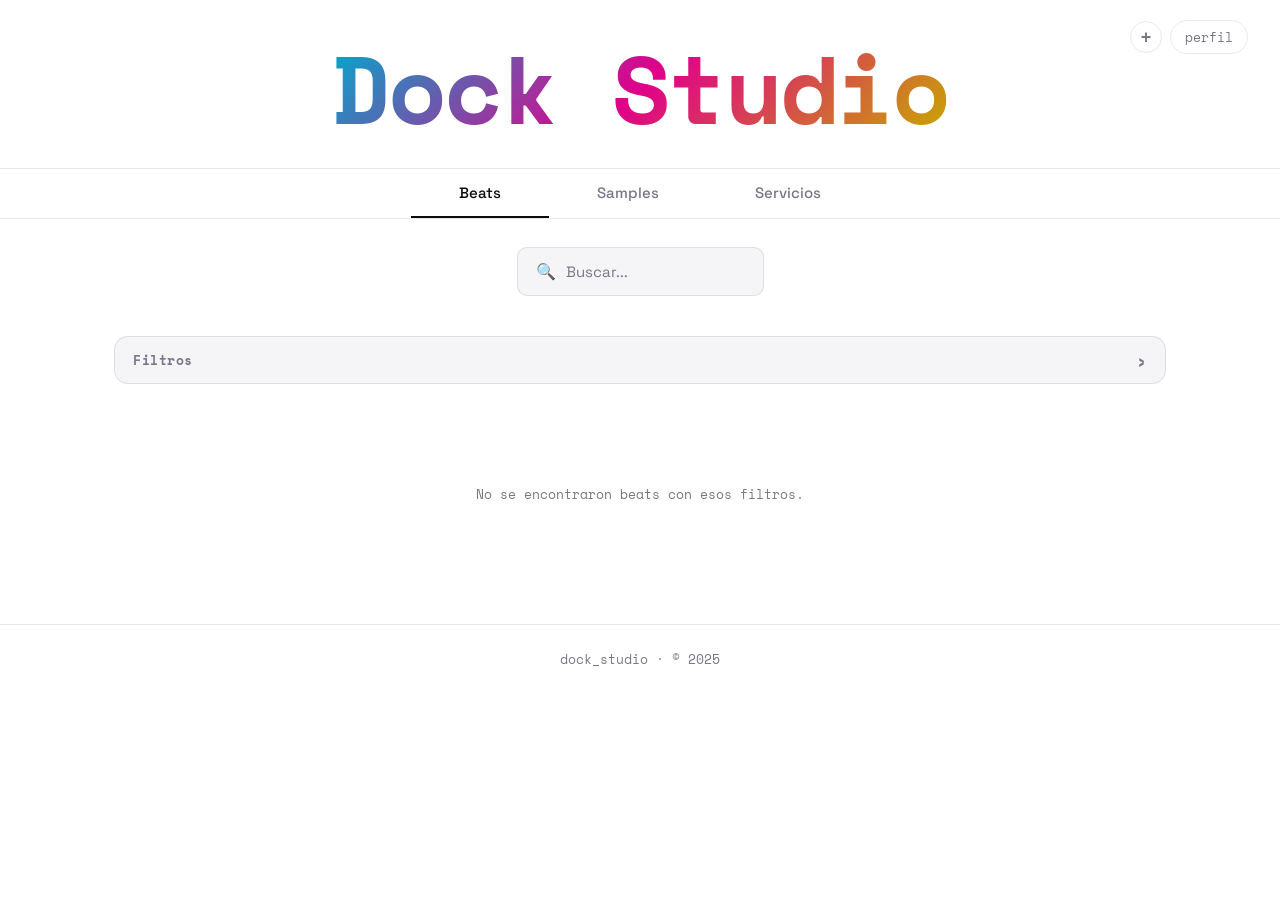
==== index.html @ d59b54f6 "Rename dockstudio_2_9_4_1.html to index.html" ====
<!DOCTYPE html>
<html lang="es">
<head>
  <meta charset="UTF-8">
  <meta name="viewport" content="width=device-width, initial-scale=1.0">
  <title>Dock Studio</title>
  <link href="https://fonts.googleapis.com/css2?family=Space+Grotesk:wght@400;500;700&family=Space+Mono:wght@400;700&display=swap" rel="stylesheet">
  <style>
    *, *::before, *::after { box-sizing: border-box; margin: 0; padding: 0; }

    :root {
      --bg: #ffffff;
      --surface: #f5f5f7;
      --card: #f9f9fb;
      --border: rgba(0,0,0,0.09);
      --text: #0a0a0f;
      --muted: #777788;
      --cyan: #00aacc;
      --pink: #e0008a;
      --yellow: #c8a800;
      --purple: #7c22d4;
      --green: #009966;
      --red: #cc0033;
      --font: 'Space Grotesk', sans-serif;
      --mono: 'Space Mono', monospace;
    }

    body {
      background: var(--bg);
      color: var(--text);
      font-family: var(--font);
      min-height: 100vh;
      display: flex;
      flex-direction: column;
    }

    /* ── VISTAS ── */
    .view { display: none; flex-direction: column; flex: 1; }
    .view.active { display: flex; }

    /* ══════════════════════════════
       VISTA PRINCIPAL (INDEX)
    ══════════════════════════════ */
    #view-index header {
      text-align: center;
      padding: 40px 24px 0;
      position: relative;
    }

    .perfil-link {
      position: absolute;
      top: 20px;
      right: 32px;
      font-size: 13px;
      color: var(--muted);
      text-decoration: none;
      font-family: var(--mono);
      border: 1px solid var(--border);
      padding: 6px 14px;
      border-radius: 100px;
      transition: all 0.2s;
      cursor: pointer;
      background: none;
    }
    .perfil-link:hover { color: var(--text); border-color: rgba(0,0,0,0.25); }

    /* ── MENÚ + (publicar) ── */
    .header-actions {
      position: absolute;
      top: 20px;
      right: 32px;
      display: flex;
      align-items: center;
      gap: 8px;
    }
    .header-actions .perfil-link { position: static; top: auto; right: auto; }
    .plus-menu-wrap { position: relative; }
    .plus-btn {
      width: 32px; height: 32px;
      display: flex; align-items: center; justify-content: center;
      font-size: 18px; font-weight: 700; line-height: 1;
      color: var(--muted); background: none;
      border: 1px solid var(--border); border-radius: 100px;
      cursor: pointer; transition: all 0.2s;
    }
    .plus-btn:hover, .plus-menu-wrap.open .plus-btn {
      color: #fff; background: var(--purple); border-color: var(--purple); transform: rotate(45deg);
    }
    .plus-dropdown {
      position: absolute; top: calc(100% + 8px); right: 0;
      min-width: 200px; background: var(--bg);
      border: 1px solid var(--border); border-radius: 14px;
      box-shadow: 0 10px 30px rgba(0,0,0,0.12);
      padding: 6px; display: none; flex-direction: column; gap: 2px;
      z-index: 50;
    }
    .plus-menu-wrap:hover .plus-dropdown,
    .plus-menu-wrap.open .plus-dropdown { display: flex; }
    /* puente invisible para que el hover no se corte entre botón y dropdown */
    .plus-menu-wrap::after {
      content: ''; position: absolute; top: 100%; right: 0; width: 100%; height: 8px;
    }
    .plus-dropdown-item {
      display: flex; align-items: center; gap: 10px;
      padding: 10px 12px; border-radius: 9px; border: none; background: none;
      font-family: var(--font); font-size: 13px; font-weight: 600; color: var(--text);
      text-align: left; cursor: pointer; transition: background 0.15s; width: 100%;
    }
    .plus-dropdown-item:hover { background: var(--surface); }
    .plus-dropdown-item .icon { font-size: 16px; }


    .logo-main {
      font-family: var(--mono);
      font-size: clamp(52px, 10vw, 96px);
      font-weight: 700;
      letter-spacing: -3px;
      line-height: 1;
      background: linear-gradient(135deg, var(--cyan) 0%, var(--pink) 50%, var(--yellow) 100%);
      -webkit-background-clip: text;
      -webkit-text-fill-color: transparent;
      background-clip: text;
      margin-bottom: 8px;
      cursor: pointer;
      display: inline-block;
    }

    nav {
      display: flex;
      justify-content: center;
      border-top: 1px solid var(--border);
      border-bottom: 1px solid var(--border);
      margin-top: 24px;
    }
    .nav-tab {
      padding: 14px 48px;
      font-size: 15px;
      font-weight: 500;
      color: var(--muted);
      cursor: pointer;
      border: none;
      background: none;
      font-family: var(--font);
      border-bottom: 2px solid transparent;
      transition: all 0.2s;
      text-decoration: none;
      display: block;
    }
    .nav-tab:hover { color: var(--text); }
    .nav-tab.active { color: var(--text); border-bottom-color: var(--text); }

    .search-wrap { max-width: 640px; margin: 28px auto 0; padding: 0 24px; }
    .search-box {
      display: flex; align-items: center; gap: 10px;
      background: var(--surface); border: 1px solid var(--border);
      border-radius: 10px; padding: 13px 18px; transition: border-color 0.2s;
    }
    .search-box:focus-within { border-color: #aaa; }
    .search-box input {
      flex: 1; background: none; border: none;
      color: var(--text); font-family: var(--font); font-size: 15px; outline: none;
    }
    .search-box input::placeholder { color: var(--muted); }
    .search-icon { color: var(--muted); font-size: 16px; }

    #view-index main {
      max-width: 1100px; margin: 0 auto; padding: 40px 24px 60px; width: 100%;
    }
    .section-label {
      font-size: 13px; font-weight: 600; letter-spacing: 1.5px;
      text-transform: uppercase; color: var(--muted); margin-bottom: 20px; font-family: var(--mono);
    }
    .cards-grid {
      display: grid; grid-template-columns: repeat(4, 1fr); gap: 16px; margin-bottom: 16px;
    }
    @media (max-width: 900px) { .cards-grid { grid-template-columns: repeat(2, 1fr); } }
    @media (max-width: 500px) { .cards-grid { grid-template-columns: repeat(2, 1fr); gap: 10px; } }

    .music-card {
      background: var(--card); border: 1px solid var(--border); border-radius: 14px;
      overflow: hidden; cursor: pointer;
      transition: transform 0.2s, border-color 0.2s, box-shadow 0.2s;
    }
    .music-card:hover { transform: translateY(-4px); border-color: rgba(0,0,0,0.18); box-shadow: 0 8px 28px rgba(0,0,0,0.1); }
    .card-cover {
      width: 100%; aspect-ratio: 1; display: flex; align-items: center;
      justify-content: center; font-size: 48px; position: relative;
    }
    .card-play-overlay {
      position: absolute; inset: 0; background: rgba(0,0,0,0.35);
      display: flex; align-items: center; justify-content: center;
      opacity: 0; transition: opacity 0.2s; font-size: 28px;
    }
    .music-card:hover .card-play-overlay { opacity: 1; }
    .card-info { padding: 12px 14px 14px; }
    .card-name { font-size: 14px; font-weight: 600; color: var(--text); white-space: nowrap; overflow: hidden; text-overflow: ellipsis; margin-bottom: 3px; }
    .card-artist { font-size: 12px; color: var(--muted); margin-bottom: 3px; }
    .card-bpm { font-size: 11px; color: var(--muted); font-family: var(--mono); margin-bottom: 8px; }
    .card-price { font-family: var(--mono); font-size: 14px; font-weight: 700; }

    /* ══════════════════════════════
       SHARED: logo pequeño + form
    ══════════════════════════════ */
    .logo-small {
      font-family: var(--mono);
      font-size: clamp(36px, 7vw, 64px);
      font-weight: 700;
      letter-spacing: -2px;
      line-height: 1;
      background: linear-gradient(135deg, var(--cyan) 0%, var(--pink) 50%, var(--yellow) 100%);
      -webkit-background-clip: text;
      -webkit-text-fill-color: transparent;
      background-clip: text;
      margin-bottom: 6px;
      cursor: pointer;
      display: inline-block;
    }
    .sub-header { text-align: center; padding: 40px 24px 0; }

    .form-wrap {
      flex: 1; display: flex; align-items: center;
      justify-content: center; padding: 40px 24px 60px;
    }
    .form-card {
      background: var(--card); border: 1px solid var(--border);
      border-radius: 20px; padding: 40px 36px; width: 100%; max-width: 420px;
    }
    .form-title { font-family: var(--mono); font-size: 20px; font-weight: 700; margin-bottom: 28px; letter-spacing: -0.5px; }

    .field { margin-bottom: 18px; }
    .field label { display: block; font-size: 13px; font-weight: 600; margin-bottom: 7px; letter-spacing: 0.3px; }
    .input-wrap { position: relative; }
    .field input {
      width: 100%; background: var(--bg); border: 1.5px solid var(--border);
      border-radius: 10px; padding: 12px 42px 12px 14px;
      font-family: var(--font); font-size: 15px; color: var(--text);
      outline: none; transition: border-color 0.2s, box-shadow 0.2s;
    }
    .field input:focus { border-color: #aaa; box-shadow: 0 0 0 3px rgba(0,0,0,0.05); }
    .field input.valid { border-color: var(--green); box-shadow: 0 0 0 3px rgba(0,153,102,0.08); }
    .field input.invalid { border-color: var(--red); box-shadow: 0 0 0 3px rgba(204,0,51,0.08); }

    .status-icon {
      position: absolute; right: 14px; top: 50%; transform: translateY(-50%);
      font-size: 15px; pointer-events: none; opacity: 0; transition: opacity 0.2s;
    }
    .status-icon.show { opacity: 1; }
    .field-msg { font-size: 12px; margin-top: 6px; min-height: 16px; font-family: var(--mono); transition: color 0.2s; }
    .field-msg.ok  { color: var(--green); }
    .field-msg.err { color: var(--red); }
    .field-msg.info { color: var(--muted); }

    .strength-bar-wrap { margin-top: 8px; display: flex; gap: 4px; }
    .strength-seg { flex: 1; height: 3px; border-radius: 2px; background: var(--border); transition: background 0.3s; }

    .btn-submit {
      width: 100%; padding: 14px; background: var(--text); color: #fff;
      border: none; border-radius: 10px; font-family: var(--font);
      font-size: 15px; font-weight: 600; cursor: pointer; margin-top: 8px;
      transition: opacity 0.2s, transform 0.15s;
    }
    .btn-submit:hover:not(:disabled) { opacity: 0.85; transform: translateY(-1px); }
    .btn-submit:disabled { opacity: 0.4; cursor: not-allowed; }

    .login-link { text-align: center; margin-top: 20px; font-size: 13px; color: var(--muted); }
    .login-link a { color: var(--text); font-weight: 600; text-decoration: none; cursor: pointer; }
    .login-link a:hover { text-decoration: underline; }

    /* ══════════════════════════════
       VISTA PERFIL
    ══════════════════════════════ */
    #view-perfil {
      background: var(--bg);
    }

    /* mini header del perfil */
    .perfil-topbar {
      display: flex;
      align-items: center;
      justify-content: space-between;
      padding: 18px 28px;
      border-bottom: 1px solid var(--border);
    }
    .perfil-topbar .logo-small { font-size: 24px; letter-spacing: -1px; margin-bottom: 0; }
    .perfil-topbar-right { display: flex; align-items: center; gap: 10px; }

    /* badge vendedor/comprador */
    .role-badge {
      font-family: var(--mono);
      font-size: 11px;
      font-weight: 700;
      padding: 5px 12px;
      border-radius: 100px;
      border: 1.5px solid var(--border);
      color: var(--muted);
      cursor: pointer;
      transition: all 0.2s;
      background: none;
    }
    .role-badge.active-vendor { border-color: var(--cyan); color: var(--cyan); background: rgba(0,170,204,0.07); }
    .role-badge.active-buyer  { border-color: var(--purple); color: var(--purple); background: rgba(124,34,212,0.07); }

    /* botón volver */
    .btn-back {
      font-family: var(--mono); font-size: 12px; color: var(--muted);
      background: none; border: 1px solid var(--border); border-radius: 100px;
      padding: 5px 14px; cursor: pointer; transition: all 0.2s;
    }
    .btn-back:hover { color: var(--text); border-color: #aaa; }

    /* BANNER */
    .perfil-banner {
      width: 100%;
      height: 200px;
      background: linear-gradient(135deg, var(--cyan) 0%, var(--pink) 50%, var(--yellow) 100%);
      position: relative;
      background-size: cover;
      background-position: center;
    }
    .banner-edit-btn {
      position: absolute; top: 12px; left: 14px;
      background: rgba(255,255,255,0.25); border: none; border-radius: 8px;
      padding: 6px 12px; font-size: 13px; cursor: pointer; color: #fff;
      font-family: var(--mono); backdrop-filter: blur(4px); transition: background 0.2s;
    }
    .banner-edit-btn:hover { background: rgba(255,255,255,0.4); }

    /* MODAL EDITAR PERFIL */
    .modal-overlay {
      display: none; position: fixed; inset: 0; background: rgba(0,0,0,0.5);
      z-index: 1000; align-items: center; justify-content: center; padding: 20px;
    }
    .modal-overlay.open { display: flex; }
    .modal-card {
      background: var(--bg); border: 1px solid var(--border);
      border-radius: 20px; padding: 32px; width: 100%; max-width: 460px;
      max-height: 90vh; overflow-y: auto;
    }
    .modal-title {
      font-family: var(--mono); font-size: 18px; font-weight: 700;
      margin-bottom: 24px; letter-spacing: -0.5px;
    }
    .modal-field { margin-bottom: 16px; }
    .modal-field label { display: block; font-size: 13px; font-weight: 600; margin-bottom: 6px; }
    .modal-field input {
      width: 100%; background: var(--surface); border: 1.5px solid var(--border);
      border-radius: 10px; padding: 11px 14px; font-family: var(--font);
      font-size: 14px; color: var(--text); outline: none; transition: border-color 0.2s;
    }
    .modal-field input:focus { border-color: #aaa; }
    .modal-field input::placeholder { color: var(--muted); }
    .modal-upload-btn {
      width: 100%; padding: 11px; background: var(--surface);
      border: 1.5px dashed var(--border); border-radius: 10px;
      font-family: var(--font); font-size: 14px; color: var(--muted);
      cursor: pointer; transition: all 0.2s; text-align: left;
    }
    .modal-upload-btn:hover { border-color: #aaa; color: var(--text); }
    .modal-actions { display: flex; gap: 10px; margin-top: 24px; }
    .btn-modal-save {
      flex: 1; padding: 12px; background: var(--text); color: #fff;
      border: none; border-radius: 10px; font-family: var(--font);
      font-size: 14px; font-weight: 600; cursor: pointer; transition: opacity 0.2s;
    }
    .btn-modal-save:hover { opacity: 0.85; }
    .btn-modal-cancel {
      padding: 12px 20px; background: none; color: var(--muted);
      border: 1.5px solid var(--border); border-radius: 10px;
      font-family: var(--font); font-size: 14px; cursor: pointer; transition: all 0.2s;
    }
    .btn-modal-cancel:hover { border-color: #aaa; color: var(--text); }
    .modal-preview-img {
      width: 100%; height: 120px; object-fit: cover;
      border-radius: 8px; margin-top: 8px; display: none;
    }
    .modal-preview-avatar {
      width: 64px; height: 64px; border-radius: 50%; object-fit: cover;
      margin-top: 8px; display: none;
    }

    /* CUERPO DEL PERFIL */
    .perfil-body {
      max-width: 860px;
      margin: 0 auto;
      padding: 0 24px 60px;
      width: 100%;
    }

    /* foto + info principal */
    .perfil-top {
      display: flex;
      align-items: flex-end;
      gap: 20px;
      margin-top: 16px;
      margin-bottom: 24px;
      flex-wrap: wrap;
    }
    .perfil-avatar {
      width: 96px; height: 96px;
      border-radius: 50%;
      background: linear-gradient(135deg, #e8d5ff, #c084fc);
      border: 4px solid var(--bg);
      display: flex; align-items: center; justify-content: center;
      font-size: 36px;
      flex-shrink: 0;
      cursor: pointer;
      position: relative;
      overflow: hidden;
    }
    .avatar-edit-overlay {
      position: absolute; inset: 0; background: rgba(0,0,0,0.4);
      display: flex; align-items: center; justify-content: center;
      opacity: 0; transition: opacity 0.2s; font-size: 18px;
      border-radius: 50%;
    }
    .perfil-avatar:hover .avatar-edit-overlay { opacity: 1; }

    .perfil-info { flex: 1; padding-bottom: 6px; min-width: 200px; }
    .perfil-nombre { font-size: 22px; font-weight: 700; margin-bottom: 2px; }
    .perfil-usuario { font-family: var(--mono); font-size: 13px; color: var(--muted); margin-bottom: 8px; }
    .perfil-redes { display: flex; gap: 8px; flex-wrap: wrap; }
    .red-tag {
      font-size: 12px; font-family: var(--mono);
      background: var(--surface); border: 1px solid var(--border);
      border-radius: 100px; padding: 3px 10px; color: var(--muted);
      cursor: pointer; text-decoration: none;
    }
    .red-tag:hover { color: var(--text); }

    /* stats fila */
    .perfil-stats-row {
      display: flex; gap: 10px; flex-wrap: wrap; margin-bottom: 24px;
    }
    .stat-pill {
      background: var(--surface); border: 1px solid var(--border);
      border-radius: 12px; padding: 14px 20px; flex: 1; min-width: 120px; text-align: center;
    }
    .stat-pill .val { font-family: var(--mono); font-size: 22px; font-weight: 700; }
    .stat-pill .lbl { font-size: 11px; color: var(--muted); margin-top: 3px; text-transform: uppercase; letter-spacing: 1px; }

    /* estrellas */
    .perfil-stars { font-size: 20px; letter-spacing: 2px; margin-bottom: 4px; }
    .perfil-plan { font-size: 12px; color: var(--muted); font-family: var(--mono); margin-bottom: 20px; }

    /* estadísticas privadas */
    .privado-card {
      background: var(--card); border: 1px solid var(--border);
      border-radius: 16px; padding: 22px 24px; margin-bottom: 24px;
    }
    .privado-title {
      font-family: var(--mono); font-size: 12px; font-weight: 700;
      letter-spacing: 1.5px; text-transform: uppercase; color: var(--muted); margin-bottom: 16px;
    }
    .privado-row {
      display: flex; justify-content: space-between; align-items: center;
      margin-bottom: 12px;
    }
    .privado-row:last-child { margin-bottom: 0; }
    .privado-lbl { font-size: 14px; color: var(--muted); }
    .privado-val { font-family: var(--mono); font-size: 16px; font-weight: 700; }
    .btn-retirar {
      margin-top: 16px; padding: 11px 24px;
      background: var(--text); color: #fff; border: none;
      border-radius: 10px; font-family: var(--font); font-size: 14px;
      font-weight: 600; cursor: pointer; transition: opacity 0.2s;
    }
    .btn-retirar:hover { opacity: 0.8; }

    /* colección tabs */
    .col-tabs {
      display: flex; gap: 0;
      border: 1px solid var(--border); border-radius: 10px;
      overflow: hidden; margin-bottom: 20px; width: fit-content;
    }
    .col-tab {
      padding: 9px 22px; font-size: 13px; font-weight: 500;
      border: none; background: none; cursor: pointer;
      font-family: var(--font); color: var(--muted); transition: all 0.2s;
    }
    .col-tab:not(:last-child) { border-right: 1px solid var(--border); }
    .col-tab.active { background: var(--text); color: #fff; }

    /* grid mini cards colección */
    .col-grid {
      display: grid; grid-template-columns: repeat(3, 1fr); gap: 12px;
    }
    @media (max-width: 600px) { .col-grid { grid-template-columns: repeat(2, 1fr); } }

    .col-card {
      background: var(--card); border: 1px solid var(--border);
      border-radius: 12px; overflow: hidden; cursor: pointer;
      transition: transform 0.2s, box-shadow 0.2s;
    }
    .col-card:hover { transform: translateY(-3px); box-shadow: 0 6px 20px rgba(0,0,0,0.09); }
    .col-card-cover {
      width: 100%; aspect-ratio: 1; display: flex;
      align-items: center; justify-content: center; font-size: 32px;
    }
    .col-card-info { padding: 10px 12px 12px; }
    .col-card-name { font-size: 13px; font-weight: 600; margin-bottom: 2px; white-space: nowrap; overflow: hidden; text-overflow: ellipsis; }
    .col-card-price { font-family: var(--mono); font-size: 12px; font-weight: 700; color: var(--purple); }

    /* pie de perfil */
    .perfil-footer-info {
      display: flex; gap: 20px; flex-wrap: wrap;
      margin-top: 28px; padding-top: 20px;
      border-top: 1px solid var(--border);
    }
    .pfi-item { font-size: 12px; color: var(--muted); font-family: var(--mono); }
    .pfi-item span { color: var(--text); font-weight: 600; }

    .btn-subir-producto {
      margin-bottom: 20px;
      padding: 10px 22px;
      background: var(--text); color: #fff;
      border: none; border-radius: 10px;
      font-family: var(--font); font-size: 14px; font-weight: 600;
      cursor: pointer; transition: opacity 0.2s, transform 0.15s;
      display: inline-flex; align-items: center; gap: 6px;
    }
    .btn-subir-producto:hover { opacity: 0.85; transform: translateY(-1px); }

    /* ── MODAL SUBIR PRODUCTO ── */
    .modal-subir {
      display: none; position: fixed; inset: 0; background: rgba(0,0,0,0.55);
      z-index: 1100; align-items: flex-start; justify-content: center;
      padding: 20px; overflow-y: auto;
    }
    .modal-subir.open { display: flex; }
    .modal-subir-card {
      background: var(--bg); border: 1px solid var(--border);
      border-radius: 20px; padding: 36px 32px; width: 100%; max-width: 520px;
      margin: auto;
    }
    .modal-subir-title {
      font-family: var(--mono); font-size: 20px; font-weight: 700;
      margin-bottom: 4px; letter-spacing: -0.5px;
    }
    .modal-subir-sub {
      font-size: 13px; color: var(--muted); margin-bottom: 28px;
    }

    /* tipo selector */
    .tipo-selector { display: flex; gap: 8px; margin-bottom: 24px; flex-wrap: wrap; }
    .tipo-btn {
      padding: 8px 18px; border-radius: 100px; font-size: 13px; font-weight: 600;
      border: 1.5px solid var(--border); background: none; cursor: pointer;
      font-family: var(--font); color: var(--muted); transition: all 0.18s;
    }
    .tipo-btn:hover { border-color: #aaa; color: var(--text); }
    .tipo-btn.active { background: var(--text); color: #fff; border-color: var(--text); }

    /* subcategoría samples */
    .subcat-wrap { margin-bottom: 20px; }
    .subcat-label { font-size: 13px; font-weight: 600; margin-bottom: 8px; display: block; }
    .subcat-grid { display: flex; gap: 6px; flex-wrap: wrap; }
    .subcat-btn {
      padding: 6px 14px; border-radius: 100px; font-size: 12px; font-weight: 600;
      border: 1.5px solid var(--border); background: none; cursor: pointer;
      font-family: var(--mono); color: var(--muted); transition: all 0.18s;
    }
    .subcat-btn:hover { border-color: #aaa; color: var(--text); }
    .subcat-btn.active { border-color: var(--cyan); color: var(--cyan); background: rgba(0,170,204,0.07); }

    /* foto portada */
    .cover-upload-area {
      width: 100%; aspect-ratio: 2.5/1; border-radius: 14px;
      border: 2px dashed var(--border); display: flex; flex-direction: column;
      align-items: center; justify-content: center; gap: 8px; cursor: pointer;
      transition: all 0.2s; position: relative; overflow: hidden;
      margin-bottom: 20px; background: var(--surface);
    }
    .cover-upload-area:hover { border-color: #aaa; background: #f0f0f3; }
    .cover-upload-area.has-img { border-style: solid; border-color: var(--border); }
    .cover-upload-area img {
      position: absolute; inset: 0; width: 100%; height: 100%; object-fit: cover;
    }
    .cover-upload-area .cover-overlay {
      position: absolute; inset: 0; background: rgba(0,0,0,0.45);
      display: flex; flex-direction: column; align-items: center; justify-content: center;
      gap: 6px; opacity: 0; transition: opacity 0.2s;
    }
    .cover-upload-area.has-img:hover .cover-overlay { opacity: 1; }
    .cover-overlay span { color: #fff; font-size: 13px; font-family: var(--mono); }
    .cover-icon { font-size: 28px; }
    .cover-text { font-size: 13px; color: var(--muted); font-family: var(--mono); }
    .cover-hint { font-size: 11px; color: var(--muted); font-family: var(--mono); }

    /* modal fields */
    .mf { margin-bottom: 16px; }
    .mf label { display: block; font-size: 13px; font-weight: 600; margin-bottom: 6px; }
    .mf input, .mf textarea, .mf select {
      width: 100%; background: var(--surface); border: 1.5px solid var(--border);
      border-radius: 10px; padding: 11px 14px; font-family: var(--font);
      font-size: 14px; color: var(--text); outline: none; transition: border-color 0.2s;
      appearance: none;
    }
    .mf textarea { resize: vertical; min-height: 80px; }
    .mf input:focus, .mf textarea:focus, .mf select:focus { border-color: #aaa; }
    .mf input::placeholder, .mf textarea::placeholder { color: var(--muted); }

    /* grid 2 cols */
    .mf-row { display: grid; grid-template-columns: 1fr 1fr; gap: 12px; margin-bottom: 16px; }
    @media (max-width: 480px) { .mf-row { grid-template-columns: 1fr; } }

    /* licencias */
    .licencias-title { font-size: 13px; font-weight: 600; margin-bottom: 12px; margin-top: 8px; }
    .licencia-card {
      border: 1.5px solid var(--border); border-radius: 12px;
      padding: 16px; margin-bottom: 10px; transition: border-color 0.2s;
    }
    .licencia-card:last-child { margin-bottom: 0; }
    .licencia-header { display: flex; align-items: center; justify-content: space-between; margin-bottom: 8px; }
    .licencia-nombre { font-size: 14px; font-weight: 700; }
    .licencia-desc { font-size: 12px; color: var(--muted); margin-bottom: 10px; font-family: var(--mono); line-height: 1.5; }
    .licencia-precio-wrap { display: flex; align-items: center; gap: 8px; }
    .licencia-precio-wrap span { font-size: 14px; color: var(--muted); }
    .licencia-precio-input {
      flex: 1; background: var(--bg) !important; padding: 9px 12px !important;
      font-family: var(--mono) !important; font-weight: 700 !important;
    }
    .licencia-badge {
      font-size: 11px; font-family: var(--mono); font-weight: 700;
      padding: 3px 10px; border-radius: 100px;
    }
    .lic-basica .licencia-badge { background: rgba(0,153,102,0.1); color: var(--green); }
    .lic-premium .licencia-badge { background: rgba(0,170,204,0.1); color: var(--cyan); }
    .lic-exclusiva .licencia-badge { background: rgba(124,34,212,0.1); color: var(--purple); }
    .lic-basica { border-color: rgba(0,153,102,0.2); }
    .lic-premium { border-color: rgba(0,170,204,0.2); }
    .lic-exclusiva { border-color: rgba(124,34,212,0.2); }

    /* preview card */
    .preview-section { margin-top: 24px; padding-top: 24px; border-top: 1px solid var(--border); }
    .preview-label { font-size: 11px; font-weight: 700; letter-spacing: 1.5px; text-transform: uppercase; color: var(--muted); font-family: var(--mono); margin-bottom: 12px; }
    .preview-mini-card {
      background: var(--card); border: 1px solid var(--border);
      border-radius: 14px; overflow: hidden; width: 160px;
    }
    .preview-mini-cover {
      width: 100%; aspect-ratio: 1; display: flex; align-items: center;
      justify-content: center; font-size: 36px; position: relative; overflow: hidden;
    }
    .preview-mini-cover img { position: absolute; inset: 0; width: 100%; height: 100%; object-fit: cover; }
    .preview-mini-info { padding: 10px 12px 12px; }
    .preview-mini-name { font-size: 13px; font-weight: 600; margin-bottom: 2px; white-space: nowrap; overflow: hidden; text-overflow: ellipsis; }
    .preview-mini-sub { font-size: 11px; color: var(--muted); font-family: var(--mono); margin-bottom: 6px; }
    .preview-mini-price { font-family: var(--mono); font-size: 13px; font-weight: 700; color: var(--purple); }

    .modal-subir-actions { display: flex; gap: 10px; margin-top: 28px; }

    /* producto publicado en col-grid */
    .prod-badge {
      font-size: 10px; font-family: var(--mono); font-weight: 700;
      padding: 2px 7px; border-radius: 100px; position: absolute; top: 8px; right: 8px;
    }
    .prod-badge.basica   { background: rgba(0,153,102,0.85); color: #fff; }
    .prod-badge.premium  { background: rgba(0,170,204,0.85); color: #fff; }
    .prod-badge.exclusiva { background: rgba(124,34,212,0.85); color: #fff; }

    @media (max-width: 480px) {
      .modal-subir-card { padding: 24px 18px; }
    }

    /* ── FILTROS CAJITA ── */
    .filtros-cajita {
      border: 1px solid var(--border); border-radius: 14px;
      margin-bottom: 24px; overflow: hidden; background: var(--surface);
    }
    .filtros-toggle {
      width: 100%; display: flex; align-items: center; justify-content: space-between;
      padding: 13px 18px; background: none; border: none; cursor: pointer;
      font-family: var(--mono); font-size: 13px; font-weight: 700;
      color: var(--muted); letter-spacing: 0.5px; transition: color 0.2s;
    }
    .filtros-toggle:hover { color: var(--text); }
    .filtros-arrow {
      font-size: 18px; transition: transform 0.25s ease; display: inline-block;
      line-height: 1; transform: rotate(0deg);
    }
    .filtros-cajita.open .filtros-arrow { transform: rotate(90deg); }
    .filtros-contenido {
      display: none; padding: 0 18px 16px;
      flex-wrap: wrap; align-items: center; gap: 10px;
    }
    .filtros-cajita.open .filtros-contenido { display: flex; }

    .filtro-select {
      padding: 8px 12px; border-radius: 8px; font-size: 13px;
      font-family: var(--font); color: var(--text); background: var(--bg);
      border: 1.5px solid var(--border); outline: none; cursor: pointer;
      transition: border-color 0.2s; appearance: none;
    }
    .filtro-select:focus { border-color: #aaa; }
    .filtro-rango { display: flex; align-items: center; gap: 6px; }
    .filtro-rango-label { font-size: 12px; font-family: var(--mono); color: var(--muted); white-space: nowrap; }
    .filtro-num {
      width: 72px; padding: 8px 10px; border-radius: 8px; font-size: 13px;
      font-family: var(--mono); color: var(--text); background: var(--bg);
      border: 1.5px solid var(--border); outline: none; transition: border-color 0.2s;
    }
    .filtro-num:focus { border-color: #aaa; }
    .filtro-num::placeholder { color: var(--muted); }
    .filtro-sep { color: var(--muted); font-size: 12px; }
    .filtro-clear {
      margin-left: auto; padding: 7px 14px; border-radius: 8px; font-size: 12px;
      font-family: var(--mono); color: var(--muted); background: none;
      border: 1.5px solid var(--border); cursor: pointer; transition: all 0.2s; white-space: nowrap;
    }
    .filtro-clear:hover { border-color: #aaa; color: var(--text); }

    /* ── SAMPLE CATS ── */
    .sample-cats { display: flex; gap: 8px; flex-wrap: wrap; margin-bottom: 16px; }
    .scat-btn {
      padding: 9px 16px; border-radius: 10px; font-size: 13px; font-weight: 600;
      border: 1.5px solid var(--border); background: var(--card); cursor: pointer;
      font-family: var(--font); color: var(--muted); transition: all 0.18s;
    }
    .scat-btn:hover { border-color: #aaa; color: var(--text); }
    .scat-btn.active { background: var(--text); color: #fff; border-color: var(--text); }
    .empty-state { text-align: center; padding: 60px 0; color: var(--muted); font-family: var(--mono); font-size: 13px; }

    /* ── SERVICIOS ── */
    .servicios-toolbar {
      display: flex; align-items: center; justify-content: space-between;
      gap: 12px; margin-bottom: 16px; flex-wrap: wrap;
    }
    .servicios-cats { display: flex; gap: 8px; flex-wrap: wrap; }
    .btn-pedir-servicio {
      padding: 12px 20px; border-radius: 12px; font-size: 14px; font-weight: 700;
      font-family: var(--font); color: #fff; background: var(--purple);
      border: none; cursor: pointer; transition: all 0.2s; white-space: nowrap;
    }
    .btn-pedir-servicio:hover { opacity: 0.85; transform: translateY(-1px); }

    .solicitudes-list { display: flex; flex-direction: column; gap: 14px; }

    .solicitud-card {
      border: 1px solid var(--border); border-radius: 16px; background: var(--card);
      padding: 18px 20px; cursor: pointer; transition: all 0.2s;
    }
    .solicitud-card:hover { border-color: rgba(0,0,0,0.18); box-shadow: 0 6px 20px rgba(0,0,0,0.07); }
    .solicitud-card.cerrada { opacity: 0.6; }
    .solicitud-top {
      display: flex; align-items: flex-start; justify-content: space-between; gap: 10px; margin-bottom: 10px;
    }
    .solicitud-cat {
      font-family: var(--mono); font-size: 11px; font-weight: 700; letter-spacing: 0.4px;
      padding: 4px 10px; border-radius: 100px; white-space: nowrap;
      background: rgba(124,34,212,0.1); color: var(--purple);
    }
    .solicitud-estado {
      font-family: var(--mono); font-size: 11px; font-weight: 700;
      padding: 4px 10px; border-radius: 100px; white-space: nowrap;
      background: rgba(0,153,102,0.1); color: var(--green);
    }
    .solicitud-estado.cerrada { background: rgba(0,0,0,0.08); color: var(--muted); }
    .solicitud-texto { font-size: 14px; line-height: 1.5; color: var(--text); margin-bottom: 12px; }
    .solicitud-meta-row {
      display: flex; align-items: center; justify-content: space-between;
      flex-wrap: wrap; gap: 8px;
    }
    .solicitud-meta-left { display: flex; align-items: center; gap: 14px; flex-wrap: wrap; }
    .solicitud-meta-item {
      font-family: var(--mono); font-size: 12px; color: var(--muted);
      display: flex; align-items: center; gap: 5px;
    }
    .solicitud-meta-item strong { color: var(--text); font-weight: 700; }
    .solicitud-autor { font-size: 12px; color: var(--muted); }
    .solicitud-propuestas-count {
      font-family: var(--mono); font-size: 12px; font-weight: 700; color: var(--cyan);
    }

    /* tarjeta expandida */
    .solicitud-card.expandida { cursor: default; }
    .solicitud-expand {
      margin-top: 16px; padding-top: 16px; border-top: 1px solid var(--border);
    }
    .propuestas-titulo {
      font-family: var(--mono); font-size: 12px; font-weight: 700; color: var(--muted);
      letter-spacing: 0.5px; margin-bottom: 12px; text-transform: uppercase;
    }
    .propuesta-item {
      background: var(--bg); border: 1px solid var(--border); border-radius: 12px;
      padding: 12px 14px; margin-bottom: 10px;
    }
    .propuesta-item.aceptada { border-color: var(--green); background: rgba(0,153,102,0.06); }
    .propuesta-top { display: flex; align-items: center; justify-content: space-between; gap: 10px; margin-bottom: 6px; }
    .propuesta-autor { font-size: 13px; font-weight: 600; color: var(--text); }
    .propuesta-precio-plazo {
      font-family: var(--mono); font-size: 13px; font-weight: 700; color: var(--purple); white-space: nowrap;
    }
    .propuesta-msg { font-size: 13px; color: var(--text); line-height: 1.45; margin-bottom: 8px; }
    .propuesta-bottom { display: flex; align-items: center; justify-content: space-between; gap: 8px; }
    .propuesta-badge-aceptada {
      font-family: var(--mono); font-size: 11px; font-weight: 700; color: var(--green);
      display: flex; align-items: center; gap: 4px;
    }
    .btn-aceptar-propuesta {
      padding: 6px 14px; border-radius: 100px; font-size: 12px; font-weight: 700;
      font-family: var(--font); color: var(--green); background: rgba(0,153,102,0.1);
      border: 1.5px solid var(--green); cursor: pointer; transition: all 0.2s;
    }
    .btn-aceptar-propuesta:hover { background: var(--green); color: #fff; }
    .sin-propuestas { font-size: 13px; color: var(--muted); font-style: italic; margin-bottom: 4px; }

    .propuesta-form { margin-top: 14px; }
    .propuesta-form-row { display: flex; gap: 10px; margin-bottom: 10px; }
    .propuesta-form .mf { flex: 1; }
    .propuesta-form label {
      display: block; font-size: 12px; font-weight: 600; color: var(--muted); margin-bottom: 5px;
    }
    .propuesta-form input, .propuesta-form textarea {
      width: 100%; padding: 10px 12px; border-radius: 9px; font-size: 13px;
      font-family: var(--font); color: var(--text); background: var(--bg);
      border: 1.5px solid var(--border); outline: none; transition: border-color 0.2s; resize: vertical;
    }
    .propuesta-form input:focus, .propuesta-form textarea:focus { border-color: #aaa; }
    .btn-enviar-propuesta {
      padding: 10px 18px; border-radius: 9px; font-size: 13px; font-weight: 700;
      font-family: var(--font); color: #fff; background: var(--cyan);
      border: none; cursor: pointer; transition: all 0.2s; width: 100%;
    }
    .btn-enviar-propuesta:hover { opacity: 0.85; }

    /* modal pedir servicio */
    .pedir-cat-grid { display: flex; gap: 8px; flex-wrap: wrap; margin-bottom: 4px; }
    .pedir-cat-btn {
      padding: 9px 15px; border-radius: 10px; font-size: 13px; font-weight: 600;
      border: 1.5px solid var(--border); background: var(--card); cursor: pointer;
      font-family: var(--font); color: var(--muted); transition: all 0.18s;
    }
    .pedir-cat-btn:hover { border-color: #aaa; color: var(--text); }
    .pedir-cat-btn.active { background: var(--purple); color: #fff; border-color: var(--purple); }

    .toast {
      position: fixed; bottom: 32px; left: 50%;
      transform: translateX(-50%) translateY(80px);
      background: var(--text); color: #fff; font-family: var(--mono);
      font-size: 13px; padding: 12px 22px; border-radius: 100px;
      opacity: 0; transition: all 0.35s cubic-bezier(0.34,1.56,0.64,1);
      pointer-events: none; white-space: nowrap; z-index: 999;
    }
    .toast.show { opacity: 1; transform: translateX(-50%) translateY(0); }

    /* ── FOOTER ── */
    footer {
      border-top: 1px solid var(--border); padding: 24px; text-align: center;
      color: var(--muted); font-size: 13px; font-family: var(--mono);
    }

    @media (max-width: 480px) {
      .form-card { padding: 28px 20px; border-radius: 16px; }
      .perfil-topbar { padding: 14px 16px; }
    }
  </style>
</head>
<body>

<!-- ══════════════════════════════
     VISTA PRINCIPAL
══════════════════════════════ -->
<div id="view-index" class="view active">
  <header>
    <div class="header-actions">
      <div class="plus-menu-wrap" id="plus-menu-wrap">
        <button class="plus-btn" id="plus-btn" onclick="togglePlusMenu(event)">+</button>
        <div class="plus-dropdown" id="plus-dropdown">
          <button class="plus-dropdown-item" onclick="cerrarPlusMenu(); abrirModalSubir()"><span class="icon">🎹</span> Subir beat / sample</button>
          <button class="plus-dropdown-item" onclick="cerrarPlusMenu(); abrirModalPedirServicio()"><span class="icon">🛠️</span> Publicar solicitud</button>
        </div>
      </div>
      <button class="perfil-link" id="btn-perfil-header" onclick="handlePerfilClick()">perfil</button>
    </div>
    <div class="logo-main">Dock Studio</div>
  </header>

  <nav>
    <a href="#" class="nav-tab active" onclick="switchMainTab('beats', this); return false;">Beats</a>
    <a href="#" class="nav-tab" onclick="switchMainTab('samples', this); return false;">Samples</a>
    <a href="#" class="nav-tab" onclick="switchMainTab('servicios', this); return false;">Servicios</a>
  </nav>

  <div class="search-wrap">
    <div class="search-box">
      <span class="search-icon">🔍</span>
      <input type="text" id="main-search" placeholder="Buscar..." oninput="aplicarFiltros(); aplicarFiltrosSamples()">
    </div>
  </div>

  <main>

    <!-- ── BEATS ── -->
    <div id="panel-beats">
      <div class="filtros-cajita" id="cajita-beats">
        <button class="filtros-toggle" onclick="toggleCajita('beats')">
          <span>Filtros</span>
          <span class="filtros-arrow" id="arrow-beats">›</span>
        </button>
        <div class="filtros-contenido" id="contenido-beats">
          <select class="filtro-select" id="f-genero" onchange="aplicarFiltros()">
            <option value="">Género</option>
            <option>Trap</option><option>Drill</option><option>Hip-Hop</option>
            <option>R&B</option><option>Reggaeton</option><option>Afrobeats</option>
            <option>Pop</option><option>Lo-Fi</option><option>House</option>
            <option>Techno</option><option>Dancehall</option><option>Latin</option>
            <option>Boom Bap</option><option>Jersey Club</option><option>Otro</option>
          </select>
          <div class="filtro-rango">
            <span class="filtro-rango-label">BPM</span>
            <input type="number" class="filtro-num" id="f-bpm-min" placeholder="Min" min="40" max="300" oninput="aplicarFiltros()">
            <span class="filtro-sep">—</span>
            <input type="number" class="filtro-num" id="f-bpm-max" placeholder="Max" min="40" max="300" oninput="aplicarFiltros()">
          </div>
          <div class="filtro-rango">
            <span class="filtro-rango-label">$ Precio</span>
            <input type="number" class="filtro-num" id="f-precio-min" placeholder="Min" min="0" step="0.01" oninput="aplicarFiltros()">
            <span class="filtro-sep">—</span>
            <input type="number" class="filtro-num" id="f-precio-max" placeholder="Max" min="0" step="0.01" oninput="aplicarFiltros()">
          </div>
          <button class="filtro-clear" onclick="limpiarFiltros()">Limpiar</button>
        </div>
      </div>
      <div class="cards-grid" id="grid-beats"></div>
      <div class="empty-state" id="empty-beats" style="display:none">No se encontraron beats con esos filtros.</div>
    </div>

    <!-- ── SAMPLES ── -->
    <div id="panel-samples" style="display:none">
      <div class="sample-cats">
        <button class="scat-btn active" data-scat="todos" onclick="setSampleCat('todos', this)">Todos</button>
        <button class="scat-btn" data-scat="drum-kit" onclick="setSampleCat('drum-kit', this)">🥁 Drum Kit</button>
        <button class="scat-btn" data-scat="loop" onclick="setSampleCat('loop', this)">🔄 Loops</button>
        <button class="scat-btn" data-scat="midi" onclick="setSampleCat('midi', this)">🎹 MIDI</button>
        <button class="scat-btn" data-scat="vocal" onclick="setSampleCat('vocal', this)">🎤 Vocals</button>
        <button class="scat-btn" data-scat="preset" onclick="setSampleCat('preset', this)">🎛️ Preset</button>
        <button class="scat-btn" data-scat="fx" onclick="setSampleCat('fx', this)">✨ FX</button>
      </div>
      <div class="filtros-cajita" id="cajita-samples">
        <button class="filtros-toggle" onclick="toggleCajita('samples')">
          <span>Filtros</span>
          <span class="filtros-arrow" id="arrow-samples">›</span>
        </button>
        <div class="filtros-contenido" id="contenido-samples">
          <div class="filtro-rango">
            <span class="filtro-rango-label">$ Precio</span>
            <input type="number" class="filtro-num" id="fs-precio-min" placeholder="Min" min="0" step="0.01" oninput="aplicarFiltrosSamples()">
            <span class="filtro-sep">—</span>
            <input type="number" class="filtro-num" id="fs-precio-max" placeholder="Max" min="0" step="0.01" oninput="aplicarFiltrosSamples()">
          </div>
          <button class="filtro-clear" onclick="limpiarFiltrosSamples()">Limpiar</button>
        </div>
      </div>
      <div class="cards-grid" id="grid-samples"></div>
      <div class="empty-state" id="empty-samples" style="display:none">No se encontraron samples con esos filtros.</div>
    </div>

    <!-- ── SERVICIOS ── -->
    <div id="panel-servicios" style="display:none">
      <div class="servicios-toolbar">
        <div class="servicios-cats" id="servicios-cats">
          <button class="scat-btn active" data-scat="todos" onclick="setServicioCat('todos', this)">Todos</button>
          <button class="scat-btn" data-scat="Mezcla" onclick="setServicioCat('Mezcla', this)">🎚️ Mezcla</button>
          <button class="scat-btn" data-scat="Masterización" onclick="setServicioCat('Masterización', this)">🔊 Masterización</button>
          <button class="scat-btn" data-scat="Composición" onclick="setServicioCat('Composición', this)">🎼 Composición</button>
          <button class="scat-btn" data-scat="Grabación" onclick="setServicioCat('Grabación', this)">🎙️ Grabación</button>
          <button class="scat-btn" data-scat="Otro" onclick="setServicioCat('Otro', this)">✨ Otro</button>
        </div>
      </div>
      <div class="solicitudes-list" id="lista-solicitudes"></div>
      <div class="empty-state" id="empty-servicios" style="display:none">Aún no hay solicitudes de servicio. ¡Sé el primero en publicar una!</div>
    </div>

  </main>
  <footer>dock_studio · © 2025</footer>
</div>


<!-- ══════════════════════════════
     VISTA LOGIN
══════════════════════════════ -->
<div id="view-login" class="view">
  <div class="sub-header">
    <div class="logo-small" onclick="showView('index')">Dock Studio</div>
  </div>
  <div class="form-wrap">
    <div class="form-card">
      <div class="form-title">Iniciar sesión</div>
      <div class="field">
        <label for="login-user">Usuario o correo</label>
        <div class="input-wrap">
          <input type="text" id="login-user" placeholder="usuario o correo@ejemplo.com" autocomplete="off">
          <span class="status-icon" id="login-user-icon"></span>
        </div>
        <div class="field-msg" id="login-user-msg"></div>
      </div>
      <div class="field">
        <label for="login-pass">Contraseña</label>
        <div class="input-wrap">
          <input type="password" id="login-pass" placeholder="Tu contraseña" autocomplete="current-password">
          <span class="status-icon" id="login-pass-icon"></span>
        </div>
        <div class="field-msg" id="login-pass-msg"></div>
      </div>
      <button class="btn-submit" type="button" id="btn-login">Entrar</button>
      <div class="login-link">
        ¿No tienes cuenta? <a onclick="showView('registro')">Regístrate</a>
      </div>
    </div>
  </div>
  <footer>dock_studio · © 2025</footer>
</div>


<!-- ══════════════════════════════
     VISTA REGISTRO
══════════════════════════════ -->
<div id="view-registro" class="view">
  <div class="sub-header">
    <div class="logo-small" onclick="showView('index')">Dock Studio</div>
  </div>
  <div class="form-wrap">
    <div class="form-card">
      <div class="form-title">Crear cuenta</div>
      <div class="field">
        <label for="nombre">Nombre completo</label>
        <div class="input-wrap">
          <input type="text" id="nombre" placeholder="Tu nombre" autocomplete="off">
          <span class="status-icon" id="nombre-icon"></span>
        </div>
        <div class="field-msg" id="nombre-msg"></div>
      </div>
      <div class="field">
        <label for="usuario">Nombre de usuario</label>
        <div class="input-wrap">
          <input type="text" id="usuario" placeholder="usuario" autocomplete="off">
          <span class="status-icon" id="usuario-icon"></span>
        </div>
        <div class="field-msg" id="usuario-msg"></div>
      </div>
      <div class="field">
        <label for="email">Correo electrónico</label>
        <div class="input-wrap">
          <input type="email" id="email" placeholder="correo@ejemplo.com" autocomplete="off">
          <span class="status-icon" id="email-icon"></span>
        </div>
        <div class="field-msg" id="email-msg"></div>
      </div>
      <div class="field">
        <label for="password">Contraseña</label>
        <div class="input-wrap">
          <input type="password" id="password" placeholder="Mínimo 8 caracteres" autocomplete="new-password">
          <span class="status-icon" id="password-icon"></span>
        </div>
        <div class="strength-bar-wrap">
          <div class="strength-seg" id="seg1"></div>
          <div class="strength-seg" id="seg2"></div>
          <div class="strength-seg" id="seg3"></div>
          <div class="strength-seg" id="seg4"></div>
        </div>
        <div class="field-msg" id="password-msg"></div>
      </div>
      <div class="field">
        <label for="confirm">Confirmar contraseña</label>
        <div class="input-wrap">
          <input type="password" id="confirm" placeholder="Repite tu contraseña" autocomplete="new-password">
          <span class="status-icon" id="confirm-icon"></span>
        </div>
        <div class="field-msg" id="confirm-msg"></div>
      </div>
      <button class="btn-submit" type="button" id="btn-submit" disabled>Crear cuenta</button>
      <div class="login-link">
        ¿Ya tienes cuenta? <a onclick="showView('login')">Inicia sesión</a>
      </div>
    </div>
  </div>
  <footer>dock_studio · © 2025</footer>
</div>


<!-- ══════════════════════════════
     VISTA PERFIL
══════════════════════════════ -->
<div id="view-perfil" class="view">

  <!-- top bar -->
  <div class="perfil-topbar">
    <div class="logo-small" onclick="showView('index')">Dock Studio</div>
    <div class="perfil-topbar-right">
      <button class="role-badge active-vendor" id="badge-vendor" onclick="setRole('vendor')">Vendedor</button>
      <button class="role-badge" id="badge-buyer" onclick="setRole('buyer')">Comprador</button>
      <button class="btn-back" onclick="cerrarSesion()">Cerrar sesión</button>
    </div>
  </div>

  <!-- banner -->
  <div class="perfil-banner" id="perfil-banner">
    <button class="banner-edit-btn" onclick="abrirModalEditar()">✏️ Editar</button>
  </div>

  <div class="perfil-body">

    <!-- foto + nombre + redes -->
    <div class="perfil-top">
      <div class="perfil-avatar" id="perfil-avatar-wrap" onclick="abrirModalEditar()">
        <span id="perfil-avatar-emoji">🎧</span>
        <img id="perfil-avatar-img" src="" alt="" style="display:none;width:100%;height:100%;object-fit:cover;border-radius:50%;">
        <div class="avatar-edit-overlay">✏️</div>
      </div>
      <div class="perfil-info">
        <div class="perfil-nombre" id="perfil-nombre-display">Nombre Artístico</div>
        <div class="perfil-usuario" id="perfil-usuario-display">@usuario</div>
        <div class="perfil-redes" id="perfil-redes">
          <!-- se rellena con JS según los URLs ingresados -->
        </div>
      </div>
    </div>

    <!-- estrellas + plan -->
    <div class="perfil-stars">★★★★☆</div>
    <div class="perfil-plan">Plan gratuito · Miembro desde 2025</div>

    <!-- stats públicas -->
    <div class="perfil-stats-row">
      <div class="stat-pill">
        <div class="val">0</div>
        <div class="lbl">Seguidores</div>
      </div>
      <div class="stat-pill">
        <div class="val">0</div>
        <div class="lbl">Ventas</div>
      </div>
      <div class="stat-pill">
        <div class="val">0</div>
        <div class="lbl">Pedidos completados</div>
      </div>
    </div>

    <!-- estadísticas privadas -->
    <div class="privado-card">
      <div class="privado-title">📊 Estadísticas privadas</div>
      <div class="privado-row">
        <span class="privado-lbl">Ganancia total</span>
        <span class="privado-val">$0.00</span>
      </div>
      <div class="privado-row">
        <span class="privado-lbl">Pendiente a retirar</span>
        <span class="privado-val">$0.00</span>
      </div>
      <button class="btn-retirar">Retirar dinero</button>
    </div>

    <!-- colección -->
    <div class="section-label">Mi colección</div>
    <div class="col-tabs">
      <button class="col-tab active" onclick="setColTab(this, 'beats')">Beats</button>
      <button class="col-tab" onclick="setColTab(this, 'samples')">Samples</button>
      <button class="col-tab" onclick="setColTab(this, 'servicios')">Servicios</button>
    </div>

    <div class="col-grid" id="col-grid">
      <!-- se rellena con JS -->
    </div>

    <!-- pie -->
    <div class="perfil-footer-info">
      <div class="pfi-item">País: <span>🌎 —</span></div>
      <div class="pfi-item">Fecha de ingreso: <span id="fecha-ingreso">—</span></div>
    </div>

  </div>
  <footer>dock_studio · © 2025</footer>
</div>


<!-- MODAL EDITAR PERFIL -->
<div class="modal-overlay" id="modal-editar">
  <div class="modal-card">
    <div class="modal-title">✏️ Editar perfil</div>

    <div class="modal-field">
      <label>Nombre artístico</label>
      <input type="text" id="edit-nombre-artistico" placeholder="Tu nombre artístico">
    </div>

    <div class="modal-field">
      <label>Banner</label>
      <button class="modal-upload-btn" onclick="document.getElementById('input-banner').click()">📁 Subir imagen de banner…</button>
      <input type="file" id="input-banner" accept="image/*" style="display:none" onchange="previewBanner(this)">
      <img class="modal-preview-img" id="preview-banner-img" alt="preview banner">
    </div>

    <div class="modal-field">
      <label>Foto de perfil</label>
      <button class="modal-upload-btn" onclick="document.getElementById('input-avatar').click()">📁 Subir foto de perfil…</button>
      <input type="file" id="input-avatar" accept="image/*" style="display:none" onchange="previewAvatar(this)">
      <img class="modal-preview-avatar" id="preview-avatar-img" alt="preview avatar">
    </div>

    <div class="modal-field">
      <label>Instagram (URL)</label>
      <input type="url" id="edit-instagram" placeholder="https://instagram.com/tu_usuario">
    </div>
    <div class="modal-field">
      <label>SoundCloud (URL)</label>
      <input type="url" id="edit-soundcloud" placeholder="https://soundcloud.com/tu_usuario">
    </div>
    <div class="modal-field">
      <label>YouTube (URL)</label>
      <input type="url" id="edit-youtube" placeholder="https://youtube.com/@tu_canal">
    </div>

    <div class="modal-actions">
      <button class="btn-modal-cancel" onclick="cerrarModalEditar()">Cancelar</button>
      <button class="btn-modal-save" onclick="guardarCambiosPerfil()">Guardar cambios</button>
    </div>
  </div>
</div>

<!-- MODAL SUBIR PRODUCTO -->
<div class="modal-subir" id="modal-subir">
  <div class="modal-subir-card">
    <div class="modal-subir-title">📦 Subir producto</div>
    <div class="modal-subir-sub">Completa los datos de tu beat o sample</div>

    <!-- Tipo -->
    <div class="tipo-selector">
      <button class="tipo-btn active" data-tipo="beat" onclick="setTipo('beat', this)">🎹 Beat</button>
      <button class="tipo-btn" data-tipo="sample" onclick="setTipo('sample', this)">🎵 Sample</button>
    </div>

    <!-- Subcategoría samples (oculto si no es sample) -->
    <div class="subcat-wrap" id="subcat-wrap" style="display:none">
      <span class="subcat-label">Subcategoría</span>
      <div class="subcat-grid">
        <button class="subcat-btn active" data-sub="drum-kit" onclick="setSub('drum-kit', this)">Drum Kit</button>
        <button class="subcat-btn" data-sub="loop" onclick="setSub('loop', this)">Loop</button>
        <button class="subcat-btn" data-sub="midi" onclick="setSub('midi', this)">MIDI</button>
        <button class="subcat-btn" data-sub="vocal" onclick="setSub('vocal', this)">Vocal</button>
        <button class="subcat-btn" data-sub="preset" onclick="setSub('preset', this)">Preset</button>
        <button class="subcat-btn" data-sub="fx" onclick="setSub('fx', this)">FX</button>
      </div>
    </div>

    <!-- Foto portada -->
    <div class="cover-upload-area" id="cover-area" onclick="document.getElementById('input-cover').click()">
      <span class="cover-icon">🖼️</span>
      <span class="cover-text">Subir portada</span>
      <span class="cover-hint">JPG, PNG · recomendado 1:1</span>
      <div class="cover-overlay"><span>📷</span><span>Cambiar imagen</span></div>
    </div>
    <input type="file" id="input-cover" accept="image/*" style="display:none" onchange="previewCover(this)">

    <!-- Nombre + BPM -->
    <div class="mf-row">
      <div class="mf">
        <label>Nombre del producto</label>
        <input type="text" id="prod-nombre" placeholder="Ej: Dark Trap 808">
      </div>
      <div class="mf" id="bpm-wrap">
        <label>BPM</label>
        <input type="number" id="prod-bpm" placeholder="140" min="40" max="300">
      </div>
    </div>

    <!-- Género -->
    <div class="mf" id="genero-wrap">
      <label>Género</label>
      <select id="prod-genero">
        <option value="">— Selecciona —</option>
        <option>Trap</option>
        <option>Drill</option>
        <option>Hip-Hop</option>
        <option>R&B</option>
        <option>Reggaeton</option>
        <option>Afrobeats</option>
        <option>Pop</option>
        <option>Lo-Fi</option>
        <option>House</option>
        <option>Techno</option>
        <option>Dancehall</option>
        <option>Latin</option>
        <option>Boom Bap</option>
        <option>Jersey Club</option>
        <option>Otro</option>
      </select>
    </div>

    <!-- Descripción -->
    <div class="mf">
      <label>Descripción</label>
      <textarea id="prod-desc" placeholder="Habla sobre tu producción: instrumentos, mood, artistas de referencia…"></textarea>
    </div>

    <!-- Licencias -->
    <div class="licencias-title">💳 Precios por licencia</div>

    <div class="licencia-card lic-basica">
      <div class="licencia-header">
        <div class="licencia-nombre">Licencia Básica</div>
        <div class="licencia-badge">BÁSICA</div>
      </div>
      <div class="licencia-desc">El productor puede vender el mismo beat a muchas personas. Derechos de distribución limitados.</div>
      <div class="licencia-precio-wrap">
        <span>$</span>
        <input type="number" class="licencia-precio-input" id="price-basica" placeholder="4.99" min="0" step="0.01">
      </div>
    </div>

    <div class="licencia-card lic-premium">
      <div class="licencia-header">
        <div class="licencia-nombre">Licencia Premium</div>
        <div class="licencia-badge">PREMIUM</div>
      </div>
      <div class="licencia-desc">El beat sigue siendo vendible a otras personas, pero el comprador obtiene más derechos de distribución.</div>
      <div class="licencia-precio-wrap">
        <span>$</span>
        <input type="number" class="licencia-precio-input" id="price-premium" placeholder="14.99" min="0" step="0.01">
      </div>
    </div>

    <div class="licencia-card lic-exclusiva">
      <div class="licencia-header">
        <div class="licencia-nombre">Licencia Exclusiva</div>
        <div class="licencia-badge">EXCLUSIVA</div>
      </div>
      <div class="licencia-desc">Al comprarse, el beat se retira del catálogo. El comprador es el único propietario.</div>
      <div class="licencia-precio-wrap">
        <span>$</span>
        <input type="number" class="licencia-precio-input" id="price-exclusiva" placeholder="99.99" min="0" step="0.01">
      </div>
    </div>

    <!-- Preview -->
    <div class="preview-section">
      <div class="preview-label">Vista previa</div>
      <div class="preview-mini-card" id="preview-card">
        <div class="preview-mini-cover" id="preview-cover" style="background:linear-gradient(135deg,#e8d5ff,#c084fc)">
          🎹
        </div>
        <div class="preview-mini-info">
          <div class="preview-mini-name" id="preview-nombre">Nombre…</div>
          <div class="preview-mini-sub" id="preview-meta">— · — BPM</div>
          <div class="preview-mini-price" id="preview-price">Desde $—</div>
        </div>
      </div>
    </div>

    <div class="modal-subir-actions">
      <button class="btn-modal-cancel" onclick="cerrarModalSubir()">Cancelar</button>
      <button class="btn-modal-save" onclick="publicarProducto()">Publicar producto</button>
    </div>
  </div>
</div>

<!-- MODAL PEDIR SERVICIO -->
<div class="modal-subir" id="modal-pedir-servicio">
  <div class="modal-subir-card">
    <div class="modal-subir-title">🛠️ Publicar solicitud de servicio</div>
    <div class="modal-subir-sub">Cuéntale a los vendedores qué necesitas — ellos te enviarán propuestas</div>

    <div class="mf" style="margin-bottom:16px;">
      <label style="display:block;font-size:13px;font-weight:600;margin-bottom:8px;">Categoría</label>
      <div class="pedir-cat-grid">
        <button class="pedir-cat-btn active" data-pcat="Mezcla" onclick="setPedirCat('Mezcla', this)">🎚️ Mezcla</button>
        <button class="pedir-cat-btn" data-pcat="Masterización" onclick="setPedirCat('Masterización', this)">🔊 Masterización</button>
        <button class="pedir-cat-btn" data-pcat="Composición" onclick="setPedirCat('Composición', this)">🎼 Composición</button>
        <button class="pedir-cat-btn" data-pcat="Grabación" onclick="setPedirCat('Grabación', this)">🎙️ Grabación</button>
        <button class="pedir-cat-btn" data-pcat="Otro" onclick="setPedirCat('Otro', this)">✨ Otro</button>
      </div>
    </div>

    <div class="mf" style="margin-bottom:16px;">
      <label>¿Qué necesitas?</label>
      <textarea id="pedir-desc" placeholder="Ej: Necesito mezcla y master para un sencillo de trap, referencia Bad Bunny, ya tengo las pistas grabadas..." style="min-height:100px;"></textarea>
    </div>

    <div class="mf-row">
      <div class="mf">
        <label>Presupuesto (USD)</label>
        <input type="number" id="pedir-presupuesto" placeholder="50" min="0" step="0.01">
      </div>
      <div class="mf">
        <label>Plazo (días)</label>
        <input type="number" id="pedir-plazo" placeholder="5" min="1">
      </div>
    </div>

    <div class="modal-subir-actions">
      <button class="btn-modal-cancel" onclick="cerrarModalPedirServicio()">Cancelar</button>
      <button class="btn-modal-save" onclick="publicarSolicitud()">Publicar solicitud</button>
    </div>
  </div>
</div>

<!-- TOAST global -->
<div class="toast" id="toast"></div>

<script>
  // ══ ESTADO GLOBAL (persiste en localStorage) ══
  function cargarEstado() {
    try {
      const s = localStorage.getItem('ds_session');
      return s ? JSON.parse(s) : null;
    } catch { return null; }
  }
  function guardarEstado() {
    try {
      localStorage.setItem('ds_session', JSON.stringify({ sesionActiva, usuarioActual, perfilData }));
    } catch {}
  }

  const estadoGuardado = cargarEstado();
  let sesionActiva   = estadoGuardado ? estadoGuardado.sesionActiva   : false;
  let usuarioActual  = estadoGuardado ? estadoGuardado.usuarioActual  : { nombre: '', usuario: '' };
  let perfilData     = estadoGuardado ? estadoGuardado.perfilData     : {
    nombreArtistico: '',
    bannerUrl: null,
    avatarUrl: null,
    redes: { instagram: '', soundcloud: '', youtube: '' }
  };

  // Si había sesión guardada, restaurar UI y mostrar perfil
  function restaurarSesion() {
    if (!sesionActiva) return;
    document.getElementById('perfil-nombre-display').textContent = perfilData.nombreArtistico || usuarioActual.nombre;
    document.getElementById('perfil-usuario-display').textContent = '@' + usuarioActual.usuario;
    document.getElementById('fecha-ingreso').textContent = new Date().toLocaleDateString('es-CL');
    document.getElementById('btn-perfil-header').textContent = '@' + usuarioActual.usuario;
    if (perfilData.bannerUrl) {
      document.getElementById('perfil-banner').style.background = `url(${perfilData.bannerUrl}) center/cover no-repeat`;
    }
    if (perfilData.avatarUrl) {
      document.getElementById('perfil-avatar-emoji').style.display = 'none';
      const avatarImg = document.getElementById('perfil-avatar-img');
      avatarImg.src = perfilData.avatarUrl;
      avatarImg.style.display = 'block';
    }
    renderColeccion('beats');
    renderRedes();
    showView('perfil');
  }

  // ══ REDES SOCIALES ══
  function renderRedes() {
    const cont = document.getElementById('perfil-redes');
    const { instagram, soundcloud, youtube } = perfilData.redes;
    const links = [];
    if (instagram) links.push(`<a class="red-tag" href="${instagram}" target="_blank">Instagram</a>`);
    if (soundcloud) links.push(`<a class="red-tag" href="${soundcloud}" target="_blank">SoundCloud</a>`);
    if (youtube) links.push(`<a class="red-tag" href="${youtube}" target="_blank">YouTube</a>`);
    cont.innerHTML = links.join('');
  }

  // ══ MODAL EDITAR ══
  function abrirModalEditar() {
    document.getElementById('edit-nombre-artistico').value = perfilData.nombreArtistico || document.getElementById('perfil-nombre-display').textContent;
    document.getElementById('edit-instagram').value = perfilData.redes.instagram;
    document.getElementById('edit-soundcloud').value = perfilData.redes.soundcloud;
    document.getElementById('edit-youtube').value = perfilData.redes.youtube;
    // limpiar previews
    document.getElementById('preview-banner-img').style.display = 'none';
    document.getElementById('preview-avatar-img').style.display = 'none';
    document.getElementById('input-banner').value = '';
    document.getElementById('input-avatar').value = '';
    document.getElementById('modal-editar').classList.add('open');
  }

  function cerrarModalEditar() {
    document.getElementById('modal-editar').classList.remove('open');
  }

  function previewBanner(input) {
    const file = input.files[0];
    if (!file) return;
    const reader = new FileReader();
    reader.onload = e => {
      const img = document.getElementById('preview-banner-img');
      img.src = e.target.result;
      img.style.display = 'block';
    };
    reader.readAsDataURL(file);
  }

  function previewAvatar(input) {
    const file = input.files[0];
    if (!file) return;
    const reader = new FileReader();
    reader.onload = e => {
      const img = document.getElementById('preview-avatar-img');
      img.src = e.target.result;
      img.style.display = 'block';
    };
    reader.readAsDataURL(file);
  }

  function guardarCambiosPerfil() {
    const nombreArtistico = document.getElementById('edit-nombre-artistico').value.trim();
    if (nombreArtistico) {
      perfilData.nombreArtistico = nombreArtistico;
      document.getElementById('perfil-nombre-display').textContent = nombreArtistico;
    }

    // Banner
    const bannerPreview = document.getElementById('preview-banner-img');
    if (bannerPreview.style.display !== 'none' && bannerPreview.src) {
      perfilData.bannerUrl = bannerPreview.src;
      const banner = document.getElementById('perfil-banner');
      banner.style.background = `url(${bannerPreview.src}) center/cover no-repeat`;
    }

    // Avatar
    const avatarPreview = document.getElementById('preview-avatar-img');
    if (avatarPreview.style.display !== 'none' && avatarPreview.src) {
      perfilData.avatarUrl = avatarPreview.src;
      document.getElementById('perfil-avatar-emoji').style.display = 'none';
      const avatarImg = document.getElementById('perfil-avatar-img');
      avatarImg.src = avatarPreview.src;
      avatarImg.style.display = 'block';
    }

    // Redes
    perfilData.redes.instagram  = document.getElementById('edit-instagram').value.trim();
    perfilData.redes.soundcloud = document.getElementById('edit-soundcloud').value.trim();
    perfilData.redes.youtube    = document.getElementById('edit-youtube').value.trim();
    renderRedes();

    cerrarModalEditar();
    guardarEstado();
    showToast('✓ Perfil actualizado', 2000);
  }

  // Cerrar modal al clicar fuera
  document.getElementById('modal-editar').addEventListener('click', function(e) {
    if (e.target === this) cerrarModalEditar();
  });

  // ══ NAVEGACIÓN ══
  function showView(name) {
    document.querySelectorAll('.view').forEach(v => v.classList.remove('active'));
    document.getElementById('view-' + name).classList.add('active');
    window.scrollTo(0, 0);
  }

  // Al hacer clic en "perfil": si hay sesión activa → perfil, si no → login
  function handlePerfilClick() {
    if (sesionActiva) {
      showView('perfil');
    } else {
      showView('login');
    }
  }

  // ══ MENÚ + (publicar) ══
  // En desktop se despliega con hover (CSS). El click sirve como toggle para
  // pantallas táctiles donde no existe hover, y para cerrar si ya está abierto.
  function togglePlusMenu(e) {
    e.stopPropagation();
    document.getElementById('plus-menu-wrap').classList.toggle('open');
  }
  function cerrarPlusMenu() {
    document.getElementById('plus-menu-wrap').classList.remove('open');
  }
  document.addEventListener('click', function(e) {
    const wrap = document.getElementById('plus-menu-wrap');
    if (wrap && !wrap.contains(e.target)) wrap.classList.remove('open');
  });

  // ══ USUARIOS ══
  function getStoredUsers() {
    try {
      const data = JSON.parse(localStorage.getItem('ds_users') || '[]');
      // compatibilidad: si hay strings del formato viejo, los ignoramos
      return data.filter(x => typeof x === 'object' && x !== null);
    }
    catch { return []; }
  }
  function saveStoredUsers(users) {
    localStorage.setItem('ds_users', JSON.stringify(users));
  }
  function isTakenUsername(u) {
    return getStoredUsers().some(x => x.usuario.toLowerCase() === u.toLowerCase());
  }
  function findUser(u, p) {
    const users = getStoredUsers();
    return users.find(x =>
      (x.usuario.toLowerCase() === u.toLowerCase() ||
       (x.email && x.email.toLowerCase() === u.toLowerCase())) &&
      x.password === p
    ) || null;
  }

  // ══ LOGIN ══
  const loginUserEl = document.getElementById('login-user');
  const loginPassEl = document.getElementById('login-pass');
  const btnLoginEl  = document.getElementById('btn-login');

  function setLoginField(inputEl, iconEl, msgEl, state, message) {
    inputEl.className  = state === 'ok' ? 'valid' : state === 'err' ? 'invalid' : '';
    iconEl.textContent = state === 'ok' ? '✓' : state === 'err' ? '✕' : '';
    iconEl.className   = 'status-icon' + (state ? ' show' : '');
    msgEl.textContent  = message || '';
    msgEl.className    = 'field-msg ' + (state === 'ok' ? 'ok' : state === 'err' ? 'err' : '');
  }

  loginUserEl.addEventListener('input', function() {
    setLoginField(this, document.getElementById('login-user-icon'), document.getElementById('login-user-msg'),
      this.value.trim().length > 0 ? 'ok' : '', '');
  });
  loginPassEl.addEventListener('input', function() {
    setLoginField(this, document.getElementById('login-pass-icon'), document.getElementById('login-pass-msg'),
      this.value.length > 0 ? 'ok' : '', '');
  });

  btnLoginEl.addEventListener('click', function() {
    const u = loginUserEl.value.trim();
    const p = loginPassEl.value;
    if (!u) { setLoginField(loginUserEl, document.getElementById('login-user-icon'), document.getElementById('login-user-msg'), 'err', 'Completa este campo.'); }
    if (!p) { setLoginField(loginPassEl, document.getElementById('login-pass-icon'), document.getElementById('login-pass-msg'), 'err', 'Completa este campo.'); }
    if (!u || !p) return;

    const cuenta = findUser(u, p);
    if (!cuenta) {
      setLoginField(loginUserEl, document.getElementById('login-user-icon'), document.getElementById('login-user-msg'), 'err', 'Usuario o contraseña incorrectos.');
      setLoginField(loginPassEl, document.getElementById('login-pass-icon'), document.getElementById('login-pass-msg'), 'err', '');
      return;
    }

    sesionActiva = true;
    usuarioActual = { nombre: cuenta.nombre, usuario: cuenta.usuario };
    perfilData.nombreArtistico = cuenta.nombre;
    document.getElementById('perfil-nombre-display').textContent = cuenta.nombre;
    document.getElementById('perfil-usuario-display').textContent = '@' + cuenta.usuario;
    document.getElementById('fecha-ingreso').textContent = new Date().toLocaleDateString('es-CL');
    document.getElementById('btn-perfil-header').textContent = '@' + cuenta.usuario;
    renderColeccion('beats');
    renderRedes();
    guardarEstado();

    showToast('✓ Sesión iniciada — bienvenido/a', 2000);
    loginUserEl.value = ''; loginPassEl.value = '';
    showView('perfil');
  });

  // ══ REGISTRO ══
  const fields = {
    nombre:   { input: document.getElementById('nombre'),   icon: document.getElementById('nombre-icon'),   msg: document.getElementById('nombre-msg')   },
    usuario:  { input: document.getElementById('usuario'),  icon: document.getElementById('usuario-icon'),  msg: document.getElementById('usuario-msg')  },
    email:    { input: document.getElementById('email'),    icon: document.getElementById('email-icon'),    msg: document.getElementById('email-msg')    },
    password: { input: document.getElementById('password'), icon: document.getElementById('password-icon'), msg: document.getElementById('password-msg') },
    confirm:  { input: document.getElementById('confirm'),  icon: document.getElementById('confirm-icon'),  msg: document.getElementById('confirm-msg')  },
  };
  const segs      = [1,2,3,4].map(n => document.getElementById('seg'+n));
  const btnSubmit = document.getElementById('btn-submit');
  const valid     = { nombre: false, usuario: false, email: false, password: false, confirm: false };

  function setField(key, state, message) {
    const f = fields[key];
    f.input.className  = state === 'ok' ? 'valid' : state === 'err' ? 'invalid' : '';
    f.icon.textContent = state === 'ok' ? '✓' : state === 'err' ? '✕' : '';
    f.icon.className   = 'status-icon' + (state ? ' show' : '');
    f.msg.textContent  = message || '';
    f.msg.className    = 'field-msg ' + (state === 'ok' ? 'ok' : state === 'err' ? 'err' : 'info');
    valid[key] = state === 'ok';
    btnSubmit.disabled = !Object.values(valid).every(Boolean);
  }

  fields.nombre.input.addEventListener('input', function() {
    const v = this.value.trim();
    if (!v) { setField('nombre','',''); return; }
    setField('nombre', v.length >= 2 ? 'ok' : 'err', v.length < 2 ? 'Mínimo 2 caracteres.' : '');
  });

  let usuarioTimer;
  fields.usuario.input.addEventListener('input', function() {
    clearTimeout(usuarioTimer);
    let v = this.value.trim().replace(/^@/,'');
    if (!v) { setField('usuario','',''); return; }
    if (!/^[a-zA-Z0-9_.]{3,20}$/.test(v)) { setField('usuario','err','Solo letras, números, _ o · (3-20 chars).'); return; }
    setField('usuario','info','Verificando disponibilidad…');
    fields.usuario.icon.textContent = '⏳';
    fields.usuario.icon.className = 'status-icon show';
    usuarioTimer = setTimeout(() => {
      if (isTakenUsername(v)) { setField('usuario','err','@' + v + ' ya está en uso. Elige otro.'); }
      else { setField('usuario','ok','@' + v + ' está disponible.'); }
    }, 600);
  });

  fields.email.input.addEventListener('input', function() {
    const v = this.value.trim();
    if (!v) { setField('email','',''); return; }
    setField('email', /^[^\s@]+@[^\s@]+\.[^\s@]+$/.test(v) ? 'ok' : 'err',
      /^[^\s@]+@[^\s@]+\.[^\s@]+$/.test(v) ? '' : 'Formato de correo inválido.');
  });

  fields.password.input.addEventListener('input', function() {
    const v = this.value;
    if (!v) { setField('password','',''); segs.forEach(s=>s.style.background=''); validateConfirm(); return; }
    let str = 0;
    if (v.length>=8) str++; if (/[A-Z]/.test(v)) str++; if (/[0-9]/.test(v)) str++; if (/[^A-Za-z0-9]/.test(v)) str++;
    const colors=['#cc0033','#c8a800','#00aacc','#009966'];
    const labels=['Muy débil','Débil','Aceptable','Fuerte'];
    segs.forEach((s,i) => s.style.background = i < str ? colors[str-1] : 'var(--border)');
    setField('password', v.length<8 ? 'err' : 'ok', v.length<8 ? 'Mínimo 8 caracteres.' : 'Fuerza: '+labels[str-1]);
    validateConfirm();
  });

  function validateConfirm() {
    const p = fields.password.input.value, c = fields.confirm.input.value;
    if (!c) { setField('confirm','',''); return; }
    setField('confirm', p===c ? 'ok' : 'err', p===c ? 'Las contraseñas coinciden.' : 'Las contraseñas no coinciden.');
  }
  fields.confirm.input.addEventListener('input', validateConfirm);

  btnSubmit.addEventListener('click', function() {
    const username = fields.usuario.input.value.trim().replace(/^@/,'');
    const nombreCompleto = fields.nombre.input.value.trim();
    const stored = getStoredUsers();
    stored.push({ usuario: username, nombre: nombreCompleto, email: fields.email.input.value.trim(), password: fields.password.input.value });
    saveStoredUsers(stored);

    // Iniciar sesión automáticamente tras registro
    sesionActiva = true;
    usuarioActual = { nombre: nombreCompleto, usuario: username };
    perfilData.nombreArtistico = nombreCompleto;
    document.getElementById('perfil-nombre-display').textContent = nombreCompleto;
    document.getElementById('perfil-usuario-display').textContent = '@' + username;
    document.getElementById('fecha-ingreso').textContent = new Date().toLocaleDateString('es-CL');
    document.getElementById('btn-perfil-header').textContent = '@' + username;
    renderColeccion('beats');
    renderRedes();
    guardarEstado();

    showToast('✓ Cuenta creada — bienvenido/a a Dock Studio', 3000);
    Object.values(fields).forEach(f => { f.input.value=""; f.input.className=""; f.icon.className="status-icon"; f.msg.textContent=""; f.msg.className="field-msg"; });
    segs.forEach(s=>s.style.background="");
    Object.keys(valid).forEach(k=>valid[k]=false);
    btnSubmit.disabled = true;
    showView("perfil");
  });

  // ══ PERFIL ══
  function setRole(role) {
    document.getElementById('badge-vendor').className = 'role-badge' + (role==='vendor' ? ' active-vendor' : '');
    document.getElementById('badge-buyer').className  = 'role-badge' + (role==='buyer'  ? ' active-buyer'  : '');
  }

  function cerrarSesion() {
    sesionActiva = false;
    usuarioActual = { nombre: '', usuario: '' };
    perfilData = { nombreArtistico: '', bannerUrl: null, avatarUrl: null, redes: { instagram: '', soundcloud: '', youtube: '' } };
    sessionStorage.removeItem('ds_session');
    localStorage.removeItem('ds_session');
    document.getElementById('btn-perfil-header').textContent = 'perfil';
    showToast('Sesión cerrada', 2000);
    setTimeout(() => showView('index'), 800);
  }

  const colData = {
    beats: [
      { emoji: '🎹', bg: 'linear-gradient(135deg,#e8d5ff,#c084fc)', name: 'Mi primer beat', price: '$4.99' },
      { emoji: '🥁', bg: 'linear-gradient(135deg,#fff3cc,#ffd84d)', name: 'Lo-fi chill', price: '$6.99' },
      { emoji: '🎸', bg: 'linear-gradient(135deg,#ffe8cc,#ffaa55)', name: 'Rock vibes', price: '$8.99' },
    ],
    samples: [
      { emoji: '🎷', bg: 'linear-gradient(135deg,#ccf5e8,#4dd9a8)', name: 'Jazz loop', price: '$2.99' },
      { emoji: '🌊', bg: 'linear-gradient(135deg,#cceeff,#66ccff)', name: 'Ocean FX', price: '$3.99' },
    ],
    servicios: [
      { emoji: '🎚️', bg: 'linear-gradient(135deg,#e0ccff,#9966ff)', name: 'Mixing & Master', price: '$49.99' },
    ],
  };

  function renderColeccion(tab) {
    const grid = document.getElementById('col-grid');
    const items = colData[tab] || [];
    if (items.length === 0) {
      grid.innerHTML = '<div style="grid-column:1/-1;text-align:center;padding:40px 0;color:var(--muted);font-family:var(--mono);font-size:13px;">Aún no tienes elementos aquí.</div>';
      return;
    }
    grid.innerHTML = items.map(i => {
      const coverContent = i.coverUrl
        ? `<img src="${i.coverUrl}" alt="cover" style="position:absolute;inset:0;width:100%;height:100%;object-fit:cover;">`
        : (i.emoji || '🎵');
      const meta = [i.genero, i.bpm ? i.bpm+' BPM' : null].filter(Boolean).join(' · ');
      return `
      <div class="col-card">
        <div class="col-card-cover" style="background:${i.bg};position:relative;">${coverContent}</div>
        <div class="col-card-info">
          <div class="col-card-name">${i.name}</div>
          ${meta ? `<div style="font-size:11px;color:var(--muted);font-family:var(--mono);margin-bottom:4px;">${meta}</div>` : ''}
          <div class="col-card-price">${i.price}</div>
        </div>
      </div>`;
    }).join('');
  }

  function setColTab(btn, tab) {
    document.querySelectorAll('.col-tab').forEach(t => t.classList.remove('active'));
    btn.classList.add('active');
    const key = tab === 'beats' ? 'beats' : tab === 'samples' ? 'samples' : tab;
    renderColeccion(key);
  }

  // ══ TOAST ══
  function showToast(msg, duration = 3000) {
    const t = document.getElementById('toast');
    t.textContent = msg;
    t.classList.add('show');
    setTimeout(() => t.classList.remove('show'), duration);
  }

  // ══ DATOS PÚBLICOS (beats y samples subidos) ══
  const publicBeats = [];
  const publicSamples = [];

  // ══ TABS PRINCIPALES ══
  let mainTabActivo = 'beats';
  function switchMainTab(tab, btn) {
    mainTabActivo = tab;
    document.querySelectorAll('.nav-tab').forEach(t => t.classList.remove('active'));
    btn.classList.add('active');
    document.getElementById('panel-beats').style.display    = tab === 'beats'    ? '' : 'none';
    document.getElementById('panel-samples').style.display  = tab === 'samples'  ? '' : 'none';
    document.getElementById('panel-servicios').style.display = tab === 'servicios' ? '' : 'none';
  }

  function toggleCajita(id) {
    document.getElementById('cajita-' + id).classList.toggle('open');
  }

  // ══ FILTROS BEATS ══
  let sampleCatActiva = 'todos';

  function renderBeats(lista) {
    const grid  = document.getElementById('grid-beats');
    const empty = document.getElementById('empty-beats');
    if (!lista.length) { grid.innerHTML = ''; empty.style.display = ''; return; }
    empty.style.display = 'none';
    grid.innerHTML = lista.map(b => {
      const coverContent = b.coverUrl
        ? `<img src="${b.coverUrl}" alt="cover" style="position:absolute;inset:0;width:100%;height:100%;object-fit:cover;">`
        : (b.emoji || '🎹');
      return `<div class="music-card">
        <div class="card-cover" style="background:${b.bg};position:relative;">${coverContent}<div class="card-play-overlay">▶</div></div>
        <div class="card-info">
          <div class="card-name">${b.name}</div>
          <div class="card-artist">@${b.autor || 'anónimo'}</div>
          <div class="card-bpm">${b.bpm ? b.bpm + ' BPM' : ''} ${b.genero ? '· ' + b.genero : ''}</div>
          <div class="card-price" style="color:var(--purple)">Desde $${parseFloat(b.precio).toFixed(2)}</div>
        </div>
      </div>`;
    }).join('');
  }

  function aplicarFiltros() {
    const busqueda  = (document.getElementById('main-search').value || '').toLowerCase();
    const genero    = document.getElementById('f-genero').value;
    const bpmMin    = parseFloat(document.getElementById('f-bpm-min').value) || 0;
    const bpmMax    = parseFloat(document.getElementById('f-bpm-max').value) || Infinity;
    const precioMin = parseFloat(document.getElementById('f-precio-min').value) || 0;
    const precioMax = parseFloat(document.getElementById('f-precio-max').value) || Infinity;

    const resultado = publicBeats.filter(b => {
      const bpm   = parseFloat(b.bpm) || 0;
      const precio = parseFloat(b.precio) || 0;
      if (busqueda && !b.name.toLowerCase().includes(busqueda)) return false;
      if (genero && b.genero !== genero) return false;
      if (bpm && (bpm < bpmMin || bpm > bpmMax)) return false;
      if (precio < precioMin || precio > precioMax) return false;
      return true;
    });
    renderBeats(resultado);
  }

  function limpiarFiltros() {
    document.getElementById('f-genero').value = '';
    document.getElementById('f-bpm-min').value = '';
    document.getElementById('f-bpm-max').value = '';
    document.getElementById('f-precio-min').value = '';
    document.getElementById('f-precio-max').value = '';
    document.getElementById('main-search').value = '';
    aplicarFiltros();
  }

  // ══ FILTROS SAMPLES ══
  function renderSamples(lista) {
    const grid  = document.getElementById('grid-samples');
    const empty = document.getElementById('empty-samples');
    if (!lista.length) { grid.innerHTML = ''; empty.style.display = ''; return; }
    empty.style.display = 'none';
    grid.innerHTML = lista.map(s => {
      const coverContent = s.coverUrl
        ? `<img src="${s.coverUrl}" alt="cover" style="position:absolute;inset:0;width:100%;height:100%;object-fit:cover;">`
        : (s.emoji || '🎵');
      return `<div class="music-card">
        <div class="card-cover" style="background:${s.bg};position:relative;">${coverContent}<div class="card-play-overlay">▶</div></div>
        <div class="card-info">
          <div class="card-name">${s.name}</div>
          <div class="card-artist">@${s.autor || 'anónimo'}</div>
          <div class="card-bpm">${s.subcat ? s.subcat.replace('-',' ') : ''}</div>
          <div class="card-price" style="color:var(--purple)">Desde $${parseFloat(s.precio).toFixed(2)}</div>
        </div>
      </div>`;
    }).join('');
  }

  function aplicarFiltrosSamples() {
    const busqueda  = (document.getElementById('main-search').value || '').toLowerCase();
    const precioMin = parseFloat(document.getElementById('fs-precio-min').value) || 0;
    const precioMax = parseFloat(document.getElementById('fs-precio-max').value) || Infinity;

    const resultado = publicSamples.filter(s => {
      if (sampleCatActiva !== 'todos' && s.subcat !== sampleCatActiva) return false;
      if (busqueda && !s.name.toLowerCase().includes(busqueda)) return false;
      const precio = parseFloat(s.precio) || 0;
      if (precio < precioMin || precio > precioMax) return false;
      return true;
    });
    renderSamples(resultado);
  }

  function limpiarFiltrosSamples() {
    document.getElementById('fs-precio-min').value = '';
    document.getElementById('fs-precio-max').value = '';
    document.getElementById('main-search').value = '';
    aplicarFiltrosSamples();
  }

  function setSampleCat(cat, btn) {
    sampleCatActiva = cat;
    document.querySelectorAll('.scat-btn').forEach(b => b.classList.remove('active'));
    btn.classList.add('active');
    aplicarFiltrosSamples();
  }

  // Inicializar grids vacíos
  renderBeats([]);
  renderSamples([]);

  // ══ SUBIR PRODUCTO ══
  let tipoActivo = 'beat';
  let subCatActiva = 'drum-kit';
  let coverDataUrl = null;

  // Emojis por género y tipo
  const generoEmoji = {
    'Trap':'🎹','Drill':'🥁','Hip-Hop':'🎤','R&B':'🎷','Reggaeton':'💃',
    'Afrobeats':'🌍','Pop':'🎤','Lo-Fi':'☕','House':'🎧','Techno':'⚡',
    'Dancehall':'🌴','Latin':'🎺','Boom Bap':'📻','Jersey Club':'🔊','Otro':'🎵'
  };
  const subcatEmoji = {
    'drum-kit':'🥁','loop':'🔄','midi':'🎹','vocal':'🎤','preset':'🎛️','fx':'✨'
  };

  function abrirModalSubir() {
    if (requiereSesion()) return;
    // reset form
    tipoActivo = 'beat'; subCatActiva = 'drum-kit'; coverDataUrl = null;
    document.querySelectorAll('.tipo-btn').forEach(b => b.classList.toggle('active', b.dataset.tipo === 'beat'));
    document.getElementById('subcat-wrap').style.display = 'none';
    document.querySelectorAll('.subcat-btn').forEach((b,i) => b.classList.toggle('active', i===0));
    actualizarCamposBpmGenero();
    const coverArea = document.getElementById('cover-area');
    coverArea.classList.remove('has-img');
    coverArea.innerHTML = `<span class="cover-icon">🖼️</span><span class="cover-text">Subir portada</span><span class="cover-hint">JPG, PNG · recomendado 1:1</span><div class="cover-overlay"><span>📷</span><span>Cambiar imagen</span></div>`;
    document.getElementById('input-cover').value = '';
    document.getElementById('prod-nombre').value = '';
    document.getElementById('prod-bpm').value = '';
    document.getElementById('prod-genero').value = '';
    document.getElementById('prod-desc').value = '';
    document.getElementById('price-basica').value = '';
    document.getElementById('price-premium').value = '';
    document.getElementById('price-exclusiva').value = '';
    actualizarPreview();
    document.getElementById('modal-subir').classList.add('open');
  }

  function cerrarModalSubir() {
    document.getElementById('modal-subir').classList.remove('open');
  }

  // Subcats donde BPM y género NO aplican
  const subcatSinBpmGenero = ['drum-kit', 'midi', 'preset', 'fx'];

  function actualizarCamposBpmGenero() {
    const ocultar = tipoActivo === 'sample' && subcatSinBpmGenero.includes(subCatActiva);
    document.getElementById('bpm-wrap').style.display = ocultar ? 'none' : '';
    document.getElementById('genero-wrap').style.display = ocultar ? 'none' : '';
    if (ocultar) {
      document.getElementById('prod-bpm').value = '';
      document.getElementById('prod-genero').value = '';
    }
  }

  function setTipo(tipo, btn) {
    tipoActivo = tipo;
    document.querySelectorAll('.tipo-btn').forEach(b => b.classList.remove('active'));
    btn.classList.add('active');
    document.getElementById('subcat-wrap').style.display = tipo === 'sample' ? 'block' : 'none';
    actualizarCamposBpmGenero();
    actualizarPreview();
  }

  function setSub(sub, btn) {
    subCatActiva = sub;
    document.querySelectorAll('.subcat-btn').forEach(b => b.classList.remove('active'));
    btn.classList.add('active');
    actualizarCamposBpmGenero();
    actualizarPreview();
  }

  function previewCover(input) {
    const file = input.files[0];
    if (!file) return;
    const reader = new FileReader();
    reader.onload = e => {
      coverDataUrl = e.target.result;
      const area = document.getElementById('cover-area');
      area.classList.add('has-img');
      area.innerHTML = `<img src="${coverDataUrl}" alt="portada"><div class="cover-overlay"><span>📷</span><span>Cambiar imagen</span></div>`;
      area.onclick = () => document.getElementById('input-cover').click();
      actualizarPreview();
    };
    reader.readAsDataURL(file);
  }

  // live preview
  ['prod-nombre','prod-bpm','prod-genero','price-basica'].forEach(id => {
    const el = document.getElementById(id);
    if (el) el.addEventListener('input', actualizarPreview);
  });

  function actualizarPreview() {
    const nombre = document.getElementById('prod-nombre').value || 'Nombre…';
    const bpm    = document.getElementById('prod-bpm').value;
    const genero = document.getElementById('prod-genero').value;
    const price  = document.getElementById('price-basica').value;

    document.getElementById('preview-nombre').textContent = nombre;
    document.getElementById('preview-meta').textContent = (genero || '—') + ' · ' + (bpm ? bpm+' BPM' : '— BPM');
    document.getElementById('preview-price').textContent = price ? 'Desde $' + parseFloat(price).toFixed(2) : 'Desde $—';

    const cover = document.getElementById('preview-cover');
    if (coverDataUrl) {
      cover.innerHTML = `<img src="${coverDataUrl}" alt="cover">`;
    } else {
      const emoji = tipoActivo === 'sample'
        ? (subcatEmoji[subCatActiva] || '🎵')
        : (generoEmoji[genero] || '🎹');
      const gradients = ['linear-gradient(135deg,#e8d5ff,#c084fc)','linear-gradient(135deg,#fff3cc,#ffd84d)','linear-gradient(135deg,#cceeff,#66ccff)','linear-gradient(135deg,#ccf5e8,#4dd9a8)'];
      const grad = gradients[Math.abs(nombre.length) % gradients.length];
      cover.style.background = grad;
      cover.innerHTML = emoji;
    }
  }

  function publicarProducto() {
    const nombre = document.getElementById('prod-nombre').value.trim();
    const bpm    = document.getElementById('prod-bpm').value;
    const genero = document.getElementById('prod-genero').value;
    const desc   = document.getElementById('prod-desc').value.trim();
    const pBasica    = parseFloat(document.getElementById('price-basica').value);
    const pPremium   = parseFloat(document.getElementById('price-premium').value);
    const pExclusiva = parseFloat(document.getElementById('price-exclusiva').value);

    if (!nombre) { showToast('⚠ Escribe el nombre del producto', 2500); return; }
    if (!genero) { showToast('⚠ Selecciona el género', 2500); return; }
    if (isNaN(pBasica) || pBasica <= 0) { showToast('⚠ Ingresa un precio para la Licencia Básica', 2500); return; }

    // Determinar emoji y background
    const emoji = tipoActivo === 'sample'
      ? (subcatEmoji[subCatActiva] || '🎵')
      : (generoEmoji[genero] || '🎹');
    const gradients = ['linear-gradient(135deg,#e8d5ff,#c084fc)','linear-gradient(135deg,#fff3cc,#ffd84d)','linear-gradient(135deg,#cceeff,#66ccff)','linear-gradient(135deg,#ccf5e8,#4dd9a8)','linear-gradient(135deg,#ffe8cc,#ffaa55)','linear-gradient(135deg,#ffd6e8,#ff80b5)'];
    const bg = gradients[Math.abs(nombre.length + (bpm||0)) % gradients.length];

    const producto = {
      nombre, bpm: bpm || null, genero, desc,
      tipo: tipoActivo,
      subcat: tipoActivo === 'sample' ? subCatActiva : null,
      coverUrl: coverDataUrl,
      emoji, bg,
      precios: {
        basica: pBasica,
        premium: isNaN(pPremium) ? null : pPremium,
        exclusiva: isNaN(pExclusiva) ? null : pExclusiva,
      },
    };

    // Guardar en colData del tab actual
    const tabKey = tipoActivo === 'beat' ? 'beats' : 'samples';
    const itemColeccion = {
      emoji: producto.coverUrl ? null : producto.emoji,
      bg:    producto.bg,
      coverUrl: producto.coverUrl,
      name: producto.nombre,
      bpm: producto.bpm,
      genero: producto.genero,
      price: '$' + pBasica.toFixed(2),
    };
    colData[tabKey].unshift(itemColeccion);

    // También publicar en la página principal
    const itemPublico = {
      ...itemColeccion,
      precio: pBasica,
      autor: usuarioActual.usuario || 'anónimo',
      subcat: producto.subcat,
    };
    if (tipoActivo === 'beat') {
      publicBeats.unshift(itemPublico);
      aplicarFiltros();
    } else {
      publicSamples.unshift(itemPublico);
      aplicarFiltrosSamples();
    }

    // Actualizar el tab activo si corresponde
    const tabActivo = document.querySelector('.col-tab.active');
    if (tabActivo) {
      const tabDataset = tabActivo.textContent.toLowerCase().trim();
      if ((tabDataset === 'beats' && tipoActivo === 'beat') || (tabDataset === 'samples' && tipoActivo === 'sample')) {
        renderColeccion(tabKey);
      }
    }

    cerrarModalSubir();
    showToast('✓ Producto publicado — ¡a vender!', 3000);
  }

  document.getElementById('modal-subir').addEventListener('click', function(e) {
    if (e.target === this) cerrarModalSubir();
  });

  // ══════════════════════════════
  // ══ SERVICIOS ══
  // ══════════════════════════════

  // Estructura de cada solicitud:
  // { id, categoria, desc, presupuesto, plazo, autor, fecha, estado: 'abierta'|'cerrada',
  //   propuestas: [{ id, autor, precio, dias, mensaje, aceptada }], expandida: bool }

  const solicitudesServicios = [];
  let servicioCatActiva = 'todos';
  let solicitudIdSeq = 1;
  let propuestaIdSeq = 1;

  function requiereSesion() {
    if (!sesionActiva) {
      showToast('⚠ Inicia sesión para continuar', 2500);
      showView('login');
      return true;
    }
    return false;
  }

  // ── Modal: pedir servicio ──
  let pedirCatActiva = 'Mezcla';

  function abrirModalPedirServicio() {
    if (requiereSesion()) return;
    pedirCatActiva = 'Mezcla';
    document.querySelectorAll('.pedir-cat-btn').forEach((b,i) => b.classList.toggle('active', i===0));
    document.getElementById('pedir-desc').value = '';
    document.getElementById('pedir-presupuesto').value = '';
    document.getElementById('pedir-plazo').value = '';
    document.getElementById('modal-pedir-servicio').classList.add('open');
  }

  function cerrarModalPedirServicio() {
    document.getElementById('modal-pedir-servicio').classList.remove('open');
  }

  function setPedirCat(cat, btn) {
    pedirCatActiva = cat;
    document.querySelectorAll('.pedir-cat-btn').forEach(b => b.classList.remove('active'));
    btn.classList.add('active');
  }

  function publicarSolicitud() {
    const desc = document.getElementById('pedir-desc').value.trim();
    const presupuesto = parseFloat(document.getElementById('pedir-presupuesto').value);
    const plazo = parseInt(document.getElementById('pedir-plazo').value);

    if (!desc) { showToast('⚠ Describe qué necesitas', 2500); return; }
    if (isNaN(presupuesto) || presupuesto <= 0) { showToast('⚠ Ingresa un presupuesto', 2500); return; }
    if (isNaN(plazo) || plazo <= 0) { showToast('⚠ Ingresa un plazo en días', 2500); return; }

    const solicitud = {
      id: solicitudIdSeq++,
      categoria: pedirCatActiva,
      desc,
      presupuesto,
      plazo,
      autor: usuarioActual.usuario || 'anónimo',
      fecha: new Date().toLocaleDateString('es-CL'),
      estado: 'abierta',
      propuestas: [],
      expandida: false,
    };
    solicitudesServicios.unshift(solicitud);

    cerrarModalPedirServicio();
    renderSolicitudes();
    showToast('✓ Solicitud publicada — esperando propuestas', 3000);
  }

  // ── Filtro por categoría ──
  function setServicioCat(cat, btn) {
    servicioCatActiva = cat;
    document.querySelectorAll('#servicios-cats .scat-btn').forEach(b => b.classList.remove('active'));
    btn.classList.add('active');
    renderSolicitudes();
  }

  // ── Render del feed ──
  function renderSolicitudes() {
    const cont  = document.getElementById('lista-solicitudes');
    const empty = document.getElementById('empty-servicios');

    let lista = solicitudesServicios;
    if (servicioCatActiva !== 'todos') {
      lista = lista.filter(s => s.categoria === servicioCatActiva);
    }

    if (!lista.length) {
      cont.innerHTML = '';
      empty.style.display = '';
      return;
    }
    empty.style.display = 'none';

    cont.innerHTML = lista.map(s => renderSolicitudCard(s)).join('');
  }

  function renderSolicitudCard(s) {
    const cerrada = s.estado === 'cerrada';
    const expandHtml = s.expandida ? renderSolicitudExpand(s) : '';
    return `
    <div class="solicitud-card ${cerrada ? 'cerrada' : ''} ${s.expandida ? 'expandida' : ''}" onclick="${s.expandida ? '' : `toggleSolicitud(${s.id})`}">
      <div class="solicitud-top">
        <span class="solicitud-cat">${s.categoria}</span>
        <span class="solicitud-estado ${cerrada ? 'cerrada' : ''}">${cerrada ? '✓ Cerrada' : 'Abierta'}</span>
      </div>
      <div class="solicitud-texto">${escapeHtml(s.desc)}</div>
      <div class="solicitud-meta-row">
        <div class="solicitud-meta-left">
          <span class="solicitud-meta-item">💰 <strong>$${s.presupuesto.toFixed(2)}</strong></span>
          <span class="solicitud-meta-item">⏱️ <strong>${s.plazo} día${s.plazo == 1 ? '' : 's'}</strong></span>
          <span class="solicitud-autor">@${s.autor} · ${s.fecha}</span>
        </div>
        <span class="solicitud-propuestas-count">${s.propuestas.length} propuesta${s.propuestas.length === 1 ? '' : 's'}</span>
      </div>
      ${expandHtml}
    </div>`;
  }

  function renderSolicitudExpand(s) {
    const esAutor = sesionActiva && usuarioActual.usuario === s.autor;
    const yaHayAceptada = s.propuestas.some(p => p.aceptada);

    const propuestasHtml = s.propuestas.length
      ? s.propuestas.map(p => renderPropuesta(p, s, esAutor, yaHayAceptada)).join('')
      : '<div class="sin-propuestas">Aún no hay propuestas para esta solicitud.</div>';

    const formHtml = (!cerrada(s) && !esAutor) ? `
      <div class="propuesta-form" onclick="event.stopPropagation()">
        <div class="propuesta-form-row">
          <div class="mf">
            <label>Tu precio (USD)</label>
            <input type="number" id="prop-precio-${s.id}" placeholder="40" min="0" step="0.01">
          </div>
          <div class="mf">
            <label>Lo hago en (días)</label>
            <input type="number" id="prop-dias-${s.id}" placeholder="3" min="1">
          </div>
        </div>
        <div class="mf" style="margin-bottom:10px;">
          <label>Mensaje</label>
          <textarea id="prop-msg-${s.id}" placeholder="Ej: Tengo experiencia mezclando trap, te puedo mandar referencias..." style="min-height:70px;"></textarea>
        </div>
        <button class="btn-enviar-propuesta" onclick="enviarPropuesta(${s.id})">Enviar propuesta</button>
      </div>
    ` : '';

    return `
      <div class="solicitud-expand" onclick="event.stopPropagation()">
        <div class="propuestas-titulo">Propuestas</div>
        ${propuestasHtml}
        ${formHtml}
      </div>`;
  }

  function cerrada(s) { return s.estado === 'cerrada'; }

  function renderPropuesta(p, s, esAutor, yaHayAceptada) {
    const puedeAceptar = esAutor && !yaHayAceptada && !cerrada(s);
    return `
    <div class="propuesta-item ${p.aceptada ? 'aceptada' : ''}">
      <div class="propuesta-top">
        <span class="propuesta-autor">@${p.autor}</span>
        <span class="propuesta-precio-plazo">$${p.precio.toFixed(2)} · ${p.dias} día${p.dias == 1 ? '' : 's'}</span>
      </div>
      ${p.mensaje ? `<div class="propuesta-msg">${escapeHtml(p.mensaje)}</div>` : ''}
      <div class="propuesta-bottom">
        ${p.aceptada ? '<span class="propuesta-badge-aceptada">✓ Aceptada</span>' : '<span></span>'}
        ${puedeAceptar ? `<button class="btn-aceptar-propuesta" onclick="aceptarPropuesta(${s.id}, ${p.id})">Aceptar propuesta</button>` : ''}
      </div>
    </div>`;
  }

  function toggleSolicitud(id) {
    const s = solicitudesServicios.find(x => x.id === id);
    if (!s) return;
    s.expandida = !s.expandida;
    renderSolicitudes();
  }

  function enviarPropuesta(solicitudId) {
    if (requiereSesion()) return;
    const s = solicitudesServicios.find(x => x.id === solicitudId);
    if (!s) return;

    if (usuarioActual.usuario === s.autor) {
      showToast('⚠ No puedes enviarte una propuesta a ti mismo', 2500);
      return;
    }

    const precioEl = document.getElementById('prop-precio-' + solicitudId);
    const diasEl   = document.getElementById('prop-dias-' + solicitudId);
    const msgEl    = document.getElementById('prop-msg-' + solicitudId);

    const precio = parseFloat(precioEl.value);
    const dias   = parseInt(diasEl.value);
    const mensaje = msgEl.value.trim();

    if (isNaN(precio) || precio <= 0) { showToast('⚠ Ingresa tu precio', 2500); return; }
    if (isNaN(dias) || dias <= 0) { showToast('⚠ Ingresa en cuántos días lo harías', 2500); return; }

    s.propuestas.push({
      id: propuestaIdSeq++,
      autor: usuarioActual.usuario || 'anónimo',
      precio, dias, mensaje,
      aceptada: false,
    });

    renderSolicitudes();
    showToast('✓ Propuesta enviada', 2500);
  }

  function aceptarPropuesta(solicitudId, propuestaId) {
    const s = solicitudesServicios.find(x => x.id === solicitudId);
    if (!s) return;
    if (usuarioActual.usuario !== s.autor) return; // solo el autor puede aceptar

    s.propuestas.forEach(p => { p.aceptada = (p.id === propuestaId); });
    s.estado = 'cerrada';

    renderSolicitudes();
    showToast('✓ Propuesta aceptada — solicitud cerrada', 3000);
  }

  function escapeHtml(str) {
    const div = document.createElement('div');
    div.textContent = str;
    return div.innerHTML;
  }

  document.getElementById('modal-pedir-servicio').addEventListener('click', function(e) {
    if (e.target === this) cerrarModalPedirServicio();
  });

  renderSolicitudes();

  // ══ RESTAURAR SESIÓN AL CARGAR ══
  restaurarSesion();
</script>

</body>
</html>
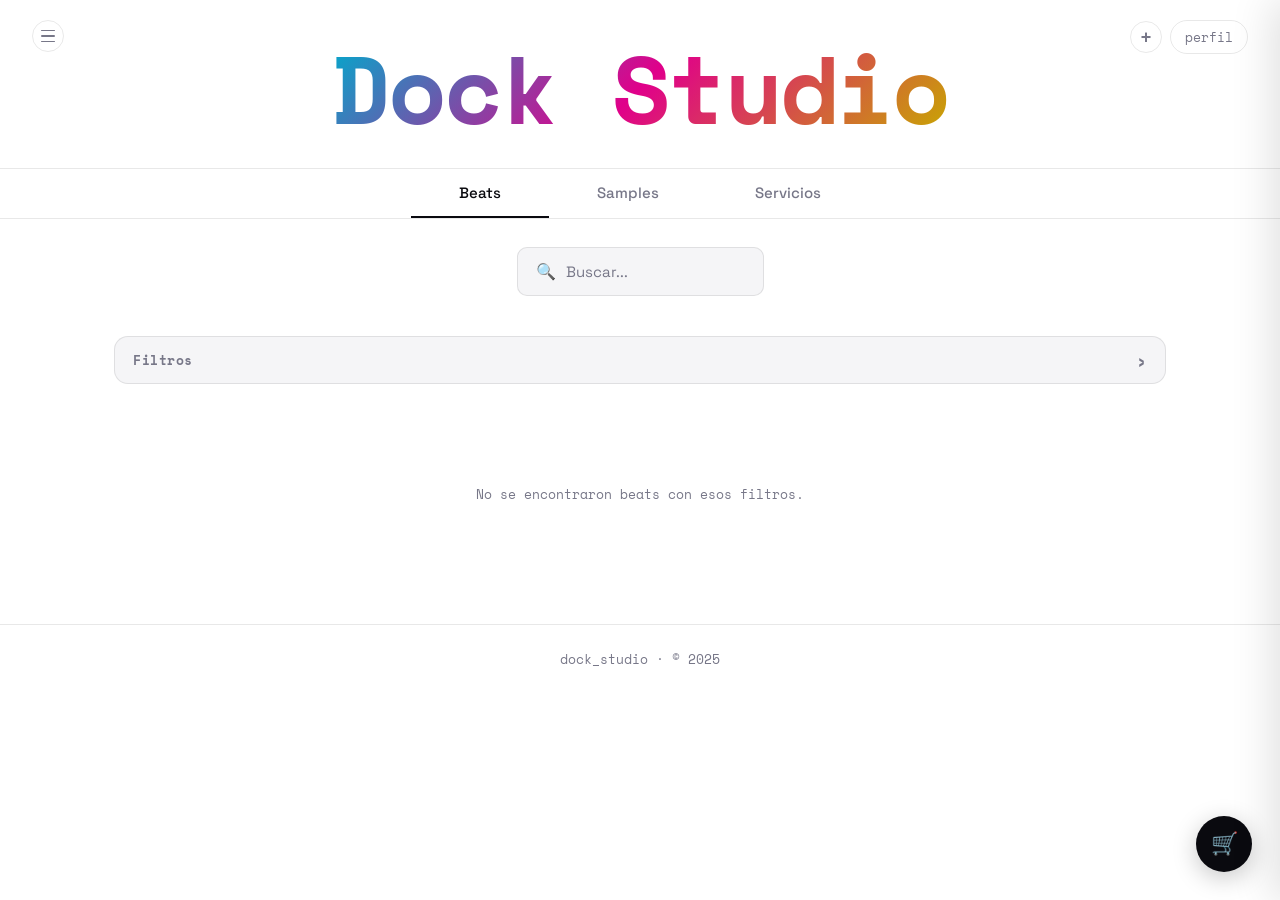
==== commit 262237b2: "Rename dockstudio_carrito_1.html to index.html" ====
--- a/index.html
+++ b/index.html
@@ -108,6 +108,43 @@
     }
     .plus-dropdown-item:hover { background: var(--surface); }
     .plus-dropdown-item .icon { font-size: 16px; }
+
+    /* ── MENÚ HAMBURGUESA (lado izquierdo) ── */
+    .header-actions-left {
+      position: absolute;
+      top: 20px;
+      left: 32px;
+      display: flex;
+      align-items: center;
+    }
+    .hamburguesa-wrap { position: relative; }
+    .hamburguesa-btn {
+      width: 32px; height: 32px;
+      display: flex; align-items: center; justify-content: center;
+      gap: 4px; flex-direction: column;
+      background: none; border: 1px solid var(--border); border-radius: 100px;
+      cursor: pointer; transition: all 0.2s;
+    }
+    .hamburguesa-btn span {
+      display: block; width: 14px; height: 1.5px; background: var(--muted);
+      border-radius: 2px; transition: all 0.2s;
+    }
+    .hamburguesa-btn:hover { border-color: rgba(0,0,0,0.25); }
+    .hamburguesa-btn:hover span,
+    .hamburguesa-wrap.open .hamburguesa-btn span { background: var(--text); }
+    .hamburguesa-dropdown {
+      position: absolute; top: calc(100% + 8px); left: 0;
+      min-width: 190px; background: var(--bg);
+      border: 1px solid var(--border); border-radius: 14px;
+      box-shadow: 0 10px 30px rgba(0,0,0,0.12);
+      padding: 6px; display: none; flex-direction: column; gap: 2px;
+      z-index: 50;
+    }
+    .hamburguesa-wrap:hover .hamburguesa-dropdown,
+    .hamburguesa-wrap.open .hamburguesa-dropdown { display: flex; }
+    .hamburguesa-wrap::after {
+      content: ''; position: absolute; top: 100%; left: 0; width: 100%; height: 8px;
+    }
 
 
     .logo-main {
@@ -662,6 +699,194 @@
       .modal-subir-card { padding: 24px 18px; }
     }
 
+    /* ══════════════════════════════
+       CARRITO DE COMPRAS
+    ══════════════════════════════ */
+
+    /* Botón flotante */
+    .cart-fab {
+      position: fixed; bottom: 28px; right: 28px;
+      width: 56px; height: 56px;
+      background: var(--text); color: #fff;
+      border: none; border-radius: 100px;
+      font-size: 22px; cursor: pointer;
+      box-shadow: 0 6px 24px rgba(0,0,0,0.22);
+      display: flex; align-items: center; justify-content: center;
+      transition: transform 0.2s, box-shadow 0.2s;
+      z-index: 900;
+    }
+    .cart-fab:hover { transform: translateY(-3px); box-shadow: 0 10px 32px rgba(0,0,0,0.28); }
+    .cart-fab-badge {
+      position: absolute; top: 6px; right: 6px;
+      min-width: 18px; height: 18px; padding: 0 5px;
+      background: var(--pink); color: #fff;
+      border-radius: 100px; font-size: 10px; font-weight: 700;
+      font-family: var(--mono); display: flex; align-items: center; justify-content: center;
+      display: none;
+    }
+    .cart-fab-badge.visible { display: flex; }
+
+    /* Overlay oscuro */
+    .cart-overlay {
+      position: fixed; inset: 0; background: rgba(0,0,0,0.45);
+      z-index: 950; opacity: 0; pointer-events: none;
+      transition: opacity 0.3s;
+    }
+    .cart-overlay.open { opacity: 1; pointer-events: auto; }
+
+    /* Drawer lateral */
+    .cart-drawer {
+      position: fixed; top: 0; right: 0; bottom: 0;
+      width: min(420px, 100vw);
+      background: var(--bg); border-left: 1px solid var(--border);
+      z-index: 960; display: flex; flex-direction: column;
+      transform: translateX(100%);
+      transition: transform 0.32s cubic-bezier(.4,0,.2,1);
+      box-shadow: -8px 0 40px rgba(0,0,0,0.12);
+    }
+    .cart-drawer.open { transform: translateX(0); }
+
+    .cart-header {
+      display: flex; align-items: center; justify-content: space-between;
+      padding: 20px 22px 18px;
+      border-bottom: 1px solid var(--border);
+    }
+    .cart-title {
+      font-family: var(--mono); font-size: 18px; font-weight: 700;
+      letter-spacing: -0.5px; display: flex; align-items: center; gap: 8px;
+    }
+    .cart-count-pill {
+      font-size: 11px; padding: 3px 9px; border-radius: 100px;
+      background: var(--surface); color: var(--muted); font-weight: 700;
+    }
+    .cart-close-btn {
+      width: 32px; height: 32px; border-radius: 100px;
+      border: 1px solid var(--border); background: none;
+      font-size: 18px; color: var(--muted); cursor: pointer;
+      display: flex; align-items: center; justify-content: center;
+      transition: all 0.2s;
+    }
+    .cart-close-btn:hover { color: var(--text); border-color: #aaa; }
+
+    /* Cuerpo scrollable */
+    .cart-body {
+      flex: 1; overflow-y: auto; padding: 16px 20px;
+      display: flex; flex-direction: column; gap: 12px;
+    }
+
+    /* Estado vacío */
+    .cart-empty {
+      flex: 1; display: flex; flex-direction: column;
+      align-items: center; justify-content: center; gap: 10px;
+      color: var(--muted); font-family: var(--mono); font-size: 13px;
+      text-align: center; padding: 40px 0;
+    }
+    .cart-empty-icon { font-size: 40px; opacity: 0.5; }
+
+    /* Item del carrito */
+    .cart-item {
+      display: flex; gap: 12px; align-items: flex-start;
+      background: var(--card); border: 1px solid var(--border);
+      border-radius: 14px; padding: 12px 14px;
+      transition: border-color 0.2s;
+    }
+    .cart-item-cover {
+      width: 52px; height: 52px; border-radius: 10px; flex-shrink: 0;
+      display: flex; align-items: center; justify-content: center;
+      font-size: 22px; overflow: hidden; position: relative;
+    }
+    .cart-item-cover img {
+      position: absolute; inset: 0; width: 100%; height: 100%; object-fit: cover;
+    }
+    .cart-item-info { flex: 1; min-width: 0; }
+    .cart-item-name {
+      font-size: 14px; font-weight: 600; color: var(--text);
+      white-space: nowrap; overflow: hidden; text-overflow: ellipsis;
+      margin-bottom: 2px;
+    }
+    .cart-item-autor { font-size: 11px; color: var(--muted); margin-bottom: 8px; }
+
+    /* Selector de licencia inline */
+    .cart-lic-select {
+      display: flex; gap: 5px; flex-wrap: wrap;
+    }
+    .cart-lic-btn {
+      padding: 4px 10px; border-radius: 100px; font-size: 11px; font-weight: 700;
+      border: 1.5px solid var(--border); background: none; cursor: pointer;
+      font-family: var(--mono); color: var(--muted); transition: all 0.15s;
+    }
+    .cart-lic-btn:hover { border-color: #aaa; color: var(--text); }
+    .cart-lic-btn.active-basica   { border-color: var(--green);  color: var(--green);  background: rgba(0,153,102,0.08); }
+    .cart-lic-btn.active-premium  { border-color: var(--cyan);   color: var(--cyan);   background: rgba(0,170,204,0.08); }
+    .cart-lic-btn.active-exclusiva{ border-color: var(--purple); color: var(--purple); background: rgba(124,34,212,0.08); }
+
+    .cart-item-right { display: flex; flex-direction: column; align-items: flex-end; gap: 6px; }
+    .cart-item-price {
+      font-family: var(--mono); font-size: 14px; font-weight: 700; color: var(--purple);
+      white-space: nowrap;
+    }
+    .cart-remove-btn {
+      background: none; border: none; cursor: pointer;
+      font-size: 15px; color: var(--muted); transition: color 0.15s;
+      padding: 2px;
+    }
+    .cart-remove-btn:hover { color: var(--red); }
+
+    /* Footer del carrito */
+    .cart-footer {
+      border-top: 1px solid var(--border);
+      padding: 18px 22px 24px;
+      display: flex; flex-direction: column; gap: 14px;
+    }
+    .cart-total-row {
+      display: flex; justify-content: space-between; align-items: center;
+    }
+    .cart-total-label {
+      font-size: 13px; color: var(--muted); font-family: var(--mono);
+    }
+    .cart-total-val {
+      font-family: var(--mono); font-size: 22px; font-weight: 700; color: var(--text);
+    }
+    .cart-checkout-btn {
+      width: 100%; padding: 15px;
+      background: linear-gradient(135deg, var(--cyan) 0%, var(--pink) 60%, var(--yellow) 100%);
+      color: #fff; border: none; border-radius: 12px;
+      font-family: var(--font); font-size: 15px; font-weight: 700;
+      cursor: pointer; transition: opacity 0.2s, transform 0.15s;
+      letter-spacing: 0.2px;
+    }
+    .cart-checkout-btn:hover { opacity: 0.88; transform: translateY(-1px); }
+    .cart-checkout-btn:disabled { opacity: 0.35; cursor: not-allowed; transform: none; }
+    .cart-clear-link {
+      text-align: center; font-size: 12px; color: var(--muted);
+      font-family: var(--mono); cursor: pointer; background: none; border: none;
+      transition: color 0.15s;
+    }
+    .cart-clear-link:hover { color: var(--red); }
+
+    /* Modal confirmación checkout */
+    .cart-confirm-modal {
+      display: none; position: fixed; inset: 0;
+      background: rgba(0,0,0,0.5); z-index: 1200;
+      align-items: center; justify-content: center; padding: 20px;
+    }
+    .cart-confirm-modal.open { display: flex; }
+    .cart-confirm-card {
+      background: var(--bg); border: 1px solid var(--border);
+      border-radius: 20px; padding: 36px 32px;
+      width: 100%; max-width: 400px; text-align: center;
+    }
+    .cart-confirm-icon { font-size: 48px; margin-bottom: 12px; }
+    .cart-confirm-title { font-family: var(--mono); font-size: 20px; font-weight: 700; margin-bottom: 8px; }
+    .cart-confirm-sub { font-size: 14px; color: var(--muted); margin-bottom: 24px; line-height: 1.5; }
+    .cart-confirm-total {
+      font-family: var(--mono); font-size: 28px; font-weight: 700;
+      color: var(--purple); margin-bottom: 28px;
+    }
+    .cart-confirm-actions { display: flex; gap: 10px; }
+    .cart-confirm-actions .btn-modal-cancel { flex: 1; }
+    .cart-confirm-actions .btn-modal-save   { flex: 1; }
+
     /* ── FILTROS CAJITA ── */
     .filtros-cajita {
       border: 1px solid var(--border); border-radius: 14px;
@@ -833,6 +1058,62 @@
     .pedir-cat-btn:hover { border-color: #aaa; color: var(--text); }
     .pedir-cat-btn.active { background: var(--purple); color: #fff; border-color: var(--purple); }
 
+    /* ── MODALES INFORMATIVOS (planes / sobre nosotros / pagos) ── */
+    .modal-card.modal-info { max-width: 460px; }
+    .info-text { font-size: 14px; line-height: 1.6; color: var(--text); margin-bottom: 14px; }
+    .info-text:last-of-type { margin-bottom: 0; }
+
+    .planes-grid { display: flex; flex-direction: column; gap: 14px; margin-bottom: 8px; }
+    .plan-card {
+      border: 1.5px solid var(--border); border-radius: 16px; padding: 20px 20px 18px;
+      transition: all 0.2s; position: relative; overflow: hidden;
+    }
+    .plan-card:hover { border-color: rgba(0,0,0,0.2); box-shadow: 0 6px 20px rgba(0,0,0,0.07); }
+    .plan-card.destacado-pro  { border-color: var(--cyan);   background: rgba(0,170,204,0.04); }
+    .plan-card.destacado-prem { border-color: var(--purple); background: rgba(124,34,212,0.05); }
+    .plan-top { display: flex; align-items: flex-start; justify-content: space-between; margin-bottom: 4px; gap: 10px; }
+    .plan-nombre { font-size: 16px; font-weight: 700; }
+    .plan-precio-wrap { text-align: right; flex-shrink: 0; }
+    .plan-precio {
+      font-family: var(--mono); font-size: 17px; font-weight: 700; color: var(--purple);
+      display: block;
+    }
+    .plan-precio-sub { font-family: var(--mono); font-size: 10px; color: var(--muted); }
+    .plan-desc { font-size: 13px; color: var(--muted); line-height: 1.5; margin-bottom: 14px; }
+    .plan-badge {
+      font-family: var(--mono); font-size: 10px; font-weight: 700; letter-spacing: 0.4px;
+      padding: 2px 8px; border-radius: 100px;
+    }
+    .plan-badge.pro-badge  { background: var(--cyan);   color: #fff; }
+    .plan-badge.prem-badge { background: var(--purple); color: #fff; }
+    .plan-features { list-style: none; display: flex; flex-direction: column; gap: 7px; }
+    .plan-features li {
+      font-size: 13px; color: var(--text); display: flex; align-items: flex-start; gap: 8px; line-height: 1.4;
+    }
+    .plan-features li .feat-icon { flex-shrink: 0; font-size: 13px; margin-top: 1px; }
+    .plan-features li .feat-muted { color: var(--muted); }
+    .plan-cta {
+      margin-top: 16px; width: 100%; padding: 11px;
+      border-radius: 10px; font-family: var(--font); font-size: 13px; font-weight: 700;
+      cursor: pointer; transition: all 0.2s; border: none;
+    }
+    .plan-cta.cta-free    { background: var(--surface); color: var(--muted); border: 1.5px solid var(--border); }
+    .plan-cta.cta-free:hover { border-color: #aaa; color: var(--text); }
+    .plan-cta.cta-pro     { background: var(--cyan);   color: #fff; }
+    .plan-cta.cta-pro:hover   { opacity: 0.85; }
+    .plan-cta.cta-prem    { background: var(--purple); color: #fff; }
+    .plan-cta.cta-prem:hover  { opacity: 0.85; }
+    .plan-divider { border: none; border-top: 1px solid var(--border); margin: 14px 0 12px; }
+
+    .pago-metodos-grid { display: flex; flex-direction: column; gap: 10px; margin-bottom: 8px; }
+    .pago-metodo-item {
+      display: flex; align-items: center; gap: 12px;
+      border: 1px solid var(--border); border-radius: 12px; padding: 12px 14px;
+    }
+    .pago-metodo-icon { font-size: 20px; }
+    .pago-metodo-nombre { font-size: 14px; font-weight: 600; }
+    .pago-metodo-sub { font-size: 12px; color: var(--muted); }
+
     .toast {
       position: fixed; bottom: 32px; left: 50%;
       transform: translateX(-50%) translateY(80px);
@@ -862,6 +1143,18 @@
 ══════════════════════════════ -->
 <div id="view-index" class="view active">
   <header>
+    <div class="header-actions-left">
+      <div class="hamburguesa-wrap" id="hamburguesa-wrap">
+        <button class="hamburguesa-btn" id="hamburguesa-btn" onclick="toggleHamburguesaMenu(event)" aria-label="Menú">
+          <span></span><span></span><span></span>
+        </button>
+        <div class="hamburguesa-dropdown" id="hamburguesa-dropdown">
+          <button class="plus-dropdown-item" onclick="cerrarHamburguesaMenu(); abrirModalPlanes()"><span class="icon">⭐</span> Planes</button>
+          <button class="plus-dropdown-item" onclick="cerrarHamburguesaMenu(); abrirModalSobreNosotros()"><span class="icon">ℹ️</span> Sobre nosotros</button>
+          <button class="plus-dropdown-item" onclick="cerrarHamburguesaMenu(); abrirModalMetodosPago()"><span class="icon">💳</span> Métodos de pago</button>
+        </div>
+      </div>
+    </div>
     <div class="header-actions">
       <div class="plus-menu-wrap" id="plus-menu-wrap">
         <button class="plus-btn" id="plus-btn" onclick="togglePlusMenu(event)">+</button>
@@ -1393,8 +1686,202 @@
   </div>
 </div>
 
+<!-- MODAL PLANES -->
+<div class="modal-overlay" id="modal-planes">
+  <div class="modal-card modal-info" style="max-width:520px;">
+    <div class="modal-title">⭐ Planes Dock Studio</div>
+    <div class="planes-grid">
+
+      <!-- GRATUITO -->
+      <div class="plan-card">
+        <div class="plan-top">
+          <div>
+            <div class="plan-nombre">Gratuito</div>
+            <div class="plan-desc" style="margin-bottom:0;margin-top:2px;">Para empezar a explorar la plataforma</div>
+          </div>
+          <div class="plan-precio-wrap">
+            <span class="plan-precio" style="color:var(--muted)">$0</span>
+            <span class="plan-precio-sub">/ mes</span>
+          </div>
+        </div>
+        <hr class="plan-divider">
+        <ul class="plan-features">
+          <li><span class="feat-icon">🎹</span> <span>Hasta <strong>2 beats</strong> publicados por mes</span></li>
+          <li><span class="feat-icon">🎵</span> <span>Hasta <strong>2 samples/packs</strong> por mes</span></li>
+          <li><span class="feat-icon">🛠️</span> <span>Hasta <strong>2 servicios</strong> por mes</span></li>
+          <li><span class="feat-icon">🔍</span> <span class="feat-muted">Sin prioridad en búsqueda</span></li>
+          <li><span class="feat-icon">💸</span> <span class="feat-muted">Comisión venta (beats/samples): <strong>15%</strong></span></li>
+          <li><span class="feat-icon">💸</span> <span class="feat-muted">Comisión servicios: <strong>10%</strong></span></li>
+        </ul>
+        <button class="plan-cta cta-free" onclick="showToast('Ya estás en el plan Gratuito', 2000)">Plan actual</button>
+      </div>
+
+      <!-- PRO -->
+      <div class="plan-card destacado-pro">
+        <div class="plan-top">
+          <div>
+            <div class="plan-nombre">Pro <span class="plan-badge pro-badge">POPULAR</span></div>
+            <div class="plan-desc" style="margin-bottom:0;margin-top:2px;">Para productores activos</div>
+          </div>
+          <div class="plan-precio-wrap">
+            <span class="plan-precio">$10.000</span>
+            <span class="plan-precio-sub">CLP / mes</span>
+          </div>
+        </div>
+        <hr class="plan-divider">
+        <ul class="plan-features">
+          <li><span class="feat-icon">🎹</span> <span>Hasta <strong>5 beats</strong> publicados por mes</span></li>
+          <li><span class="feat-icon">🎵</span> <span>Hasta <strong>5 samples/packs</strong> por mes</span></li>
+          <li><span class="feat-icon">🛠️</span> <span>Hasta <strong>5 servicios</strong> por mes</span></li>
+          <li><span class="feat-icon">🔍</span> <span><strong>Prioridad</strong> en resultados de búsqueda</span></li>
+          <li><span class="feat-icon">⭐</span> <span>Insignia <strong>Pro</strong> en tu perfil</span></li>
+          <li><span class="feat-icon">💸</span> <span class="feat-muted">Comisión venta (beats/samples): <strong>15%</strong></span></li>
+          <li><span class="feat-icon">💸</span> <span class="feat-muted">Comisión servicios: <strong>10%</strong></span></li>
+        </ul>
+        <button class="plan-cta cta-pro" onclick="showToast('Próximamente: suscripción Pro', 2500)">Suscribirse — $10.000/mes</button>
+      </div>
+
+      <!-- PREMIUM -->
+      <div class="plan-card destacado-prem">
+        <div class="plan-top">
+          <div>
+            <div class="plan-nombre">Premium <span class="plan-badge prem-badge">BEST</span></div>
+            <div class="plan-desc" style="margin-bottom:0;margin-top:2px;">Para quienes van en serio</div>
+          </div>
+          <div class="plan-precio-wrap">
+            <span class="plan-precio">$15.000</span>
+            <span class="plan-precio-sub">CLP / mes</span>
+          </div>
+        </div>
+        <hr class="plan-divider">
+        <ul class="plan-features">
+          <li><span class="feat-icon">♾️</span> <span><strong>Subida ilimitada</strong> de beats, samples y servicios</span></li>
+          <li><span class="feat-icon">🚀</span> <span><strong>Prioridad máxima</strong> en búsqueda y destacados</span></li>
+          <li><span class="feat-icon">💎</span> <span>Insignia <strong>Premium</strong> en tu perfil</span></li>
+          <li><span class="feat-icon">🎨</span> <span><strong>Personalización</strong> avanzada de perfil</span></li>
+          <li><span class="feat-icon">🌟</span> <span>Aparición en sección <strong>Destacados</strong></span></li>
+          <li><span class="feat-icon">📊</span> <span><strong>Estadísticas detalladas</strong> de tus productos</span></li>
+          <li><span class="feat-icon">💸</span> <span style="color:var(--green);">Comisión venta (beats/samples): solo <strong>10%</strong></span></li>
+          <li><span class="feat-icon">💸</span> <span style="color:var(--green);">Comisión servicios: solo <strong>5%</strong></span></li>
+        </ul>
+        <button class="plan-cta cta-prem" onclick="showToast('Próximamente: suscripción Premium', 2500)">Suscribirse — $15.000/mes</button>
+      </div>
+
+    </div>
+    <div class="modal-actions" style="margin-top:6px;">
+      <button class="btn-modal-cancel" onclick="cerrarModalPlanes()">Cerrar</button>
+    </div>
+  </div>
+</div>
+
+<!-- MODAL SOBRE NOSOTROS -->
+<div class="modal-overlay" id="modal-sobre-nosotros">
+  <div class="modal-card modal-info">
+    <div class="modal-title">ℹ️ Sobre nosotros</div>
+    <div class="info-text">Dock Studio es un espacio para que productores, beatmakers e ingenieros de mezcla se encuentren con artistas que buscan sonido.</div>
+    <div class="info-text">Aquí puedes comprar y vender beats, samples y licencias, o conectar directamente con un profesional para un servicio a medida, como una mezcla o masterización.</div>
+    <div class="info-text" style="background:var(--surface);border-radius:10px;padding:12px 14px;font-size:12px;font-family:var(--mono);color:var(--muted);line-height:1.9;">
+      <strong style="color:var(--text);">Comisiones de plataforma</strong><br>
+      <span style="color:var(--text);font-size:11px;font-weight:700;letter-spacing:0.3px;">GRATUITO &amp; PRO</span><br>
+      Beats &amp; samples: 15% plataforma · 85% productor<br>
+      Servicios: 10% plataforma · 90% productor<br>
+      <br>
+      <span style="color:var(--purple);font-size:11px;font-weight:700;letter-spacing:0.3px;">PREMIUM</span><br>
+      Beats &amp; samples: 10% plataforma · 90% productor<br>
+      Servicios: 5% plataforma · 95% productor<br>
+      <span style="font-size:11px;opacity:0.7;">El pago se transfiere al productor cuando el comprador confirma la entrega.</span>
+    </div>
+    <div class="info-text">Seguimos construyendo la plataforma — gracias por ser parte de las primeras versiones.</div>
+    <div class="modal-actions">
+      <button class="btn-modal-cancel" onclick="cerrarModalSobreNosotros()">Cerrar</button>
+    </div>
+  </div>
+</div>
+
+<!-- MODAL MÉTODOS DE PAGO -->
+<div class="modal-overlay" id="modal-metodos-pago">
+  <div class="modal-card modal-info">
+    <div class="modal-title">💳 Métodos de pago</div>
+    <div style="font-size:12px;color:var(--muted);font-family:var(--mono);margin-bottom:14px;">
+      Los planes se cobran en <strong>CLP</strong>. Las ventas de productos pueden liquidarse en USD.
+    </div>
+    <div class="pago-metodos-grid">
+      <div class="pago-metodo-item">
+        <span class="pago-metodo-icon">💳</span>
+        <div>
+          <div class="pago-metodo-nombre">Tarjeta de crédito / débito</div>
+          <div class="pago-metodo-sub">Visa, Mastercard · pago en CLP</div>
+        </div>
+      </div>
+      <div class="pago-metodo-item">
+        <span class="pago-metodo-icon">🅿️</span>
+        <div>
+          <div class="pago-metodo-nombre">PayPal</div>
+          <div class="pago-metodo-sub">Pago internacional en USD</div>
+        </div>
+      </div>
+      <div class="pago-metodo-item">
+        <span class="pago-metodo-icon">🏦</span>
+        <div>
+          <div class="pago-metodo-nombre">Transferencia bancaria</div>
+          <div class="pago-metodo-sub">Disponible para retiros de vendedores</div>
+        </div>
+      </div>
+    </div>
+    <div class="modal-actions">
+      <button class="btn-modal-cancel" onclick="cerrarModalMetodosPago()">Cerrar</button>
+    </div>
+  </div>
+</div>
+
 <!-- TOAST global -->
 <div class="toast" id="toast"></div>
+
+<!-- ══════════════════════════════
+     CARRITO DE COMPRAS
+══════════════════════════════ -->
+<button class="cart-fab" id="cart-fab" onclick="abrirCarrito()" aria-label="Ver carrito">
+  🛒
+  <span class="cart-fab-badge" id="cart-badge">0</span>
+</button>
+
+<div class="cart-overlay" id="cart-overlay" onclick="cerrarCarrito()"></div>
+
+<div class="cart-drawer" id="cart-drawer">
+  <div class="cart-header">
+    <div class="cart-title">
+      🛒 Carrito
+      <span class="cart-count-pill" id="cart-count-pill">0 ítems</span>
+    </div>
+    <button class="cart-close-btn" onclick="cerrarCarrito()">✕</button>
+  </div>
+  <div class="cart-body" id="cart-body"></div>
+  <div class="cart-footer">
+    <div class="cart-total-row">
+      <span class="cart-total-label">Total</span>
+      <span class="cart-total-val" id="cart-total-val">$0.00</span>
+    </div>
+    <button class="cart-checkout-btn" id="cart-checkout-btn" onclick="abrirConfirmCheckout()">
+      Ir a pagar
+    </button>
+    <button class="cart-clear-link" onclick="vaciarCarrito()">Vaciar carrito</button>
+  </div>
+</div>
+
+<div class="cart-confirm-modal" id="cart-confirm-modal">
+  <div class="cart-confirm-card">
+    <div class="cart-confirm-icon">🎉</div>
+    <div class="cart-confirm-title">¡Compra confirmada!</div>
+    <div class="cart-confirm-sub" id="cart-confirm-sub">
+      Tu pedido ha sido procesado.<br>Recibirás tus archivos por correo pronto.
+    </div>
+    <div class="cart-confirm-total" id="cart-confirm-total-val">$0.00</div>
+    <div class="cart-confirm-actions">
+      <button class="btn-modal-cancel" onclick="cerrarConfirmCheckout()">Cerrar</button>
+      <button class="btn-modal-save" onclick="cerrarConfirmCheckout(); cerrarCarrito()">Ir al inicio</button>
+    </div>
+  </div>
+</div>
 
 <script>
   // ══ ESTADO GLOBAL (persiste en localStorage) ══
@@ -1561,9 +2048,41 @@
   function cerrarPlusMenu() {
     document.getElementById('plus-menu-wrap').classList.remove('open');
   }
+
+  // ══ MENÚ HAMBURGUESA (planes / sobre nosotros / pagos) ══
+  function toggleHamburguesaMenu(e) {
+    e.stopPropagation();
+    document.getElementById('hamburguesa-wrap').classList.toggle('open');
+  }
+  function cerrarHamburguesaMenu() {
+    document.getElementById('hamburguesa-wrap').classList.remove('open');
+  }
+
   document.addEventListener('click', function(e) {
-    const wrap = document.getElementById('plus-menu-wrap');
-    if (wrap && !wrap.contains(e.target)) wrap.classList.remove('open');
+    const plusWrap = document.getElementById('plus-menu-wrap');
+    if (plusWrap && !plusWrap.contains(e.target)) plusWrap.classList.remove('open');
+    const hamWrap = document.getElementById('hamburguesa-wrap');
+    if (hamWrap && !hamWrap.contains(e.target)) hamWrap.classList.remove('open');
+  });
+
+  // ── Modales informativos ──
+  function abrirModalPlanes() { document.getElementById('modal-planes').classList.add('open'); }
+  function cerrarModalPlanes() { document.getElementById('modal-planes').classList.remove('open'); }
+
+  function abrirModalSobreNosotros() { document.getElementById('modal-sobre-nosotros').classList.add('open'); }
+  function cerrarModalSobreNosotros() { document.getElementById('modal-sobre-nosotros').classList.remove('open'); }
+
+  function abrirModalMetodosPago() { document.getElementById('modal-metodos-pago').classList.add('open'); }
+  function cerrarModalMetodosPago() { document.getElementById('modal-metodos-pago').classList.remove('open'); }
+
+  [
+    ['modal-planes', cerrarModalPlanes],
+    ['modal-sobre-nosotros', cerrarModalSobreNosotros],
+    ['modal-metodos-pago', cerrarModalMetodosPago],
+  ].forEach(([id, closeFn]) => {
+    document.getElementById(id).addEventListener('click', function(e) {
+      if (e.target === this) closeFn();
+    });
   });
 
   // ══ USUARIOS ══
@@ -2375,6 +2894,222 @@
 
   // ══ RESTAURAR SESIÓN AL CARGAR ══
   restaurarSesion();
+
+  // ══════════════════════════════
+  // ══ CARRITO DE COMPRAS ══
+  // ══════════════════════════════
+
+  let carrito = []; // [{ id, name, autor, emoji, bg, coverUrl, precios, licencia }]
+  let carritoIdSeq = 1;
+
+  function abrirCarrito() {
+    document.getElementById('cart-drawer').classList.add('open');
+    document.getElementById('cart-overlay').classList.add('open');
+    renderCarrito();
+  }
+
+  function cerrarCarrito() {
+    document.getElementById('cart-drawer').classList.remove('open');
+    document.getElementById('cart-overlay').classList.remove('open');
+  }
+
+  function agregarAlCarrito(producto) {
+    // producto: { name, autor, emoji, bg, coverUrl, precios: {basica, premium, exclusiva} }
+    const item = {
+      id: carritoIdSeq++,
+      name: producto.name,
+      autor: producto.autor || 'anónimo',
+      emoji: producto.emoji,
+      bg: producto.bg,
+      coverUrl: producto.coverUrl || null,
+      precios: producto.precios,
+      licencia: 'basica', // default
+    };
+    carrito.push(item);
+    actualizarBadge();
+    renderCarrito();
+    showToast('🛒 Agregado al carrito', 2000);
+  }
+
+  function quitarDelCarrito(id) {
+    carrito = carrito.filter(i => i.id !== id);
+    actualizarBadge();
+    renderCarrito();
+  }
+
+  function cambiarLicencia(id, lic) {
+    const item = carrito.find(i => i.id === id);
+    if (item) { item.licencia = lic; renderCarrito(); }
+  }
+
+  function vaciarCarrito() {
+    if (!carrito.length) return;
+    carrito = [];
+    actualizarBadge();
+    renderCarrito();
+    showToast('Carrito vaciado', 1800);
+  }
+
+  function calcularTotal() {
+    return carrito.reduce((sum, item) => {
+      const p = item.precios[item.licencia];
+      return sum + (p || 0);
+    }, 0);
+  }
+
+  function actualizarBadge() {
+    const n = carrito.length;
+    const badge = document.getElementById('cart-badge');
+    badge.textContent = n;
+    badge.classList.toggle('visible', n > 0);
+  }
+
+  function renderCarrito() {
+    const body = document.getElementById('cart-body');
+    const total = calcularTotal();
+    const pillEl = document.getElementById('cart-count-pill');
+    const totalEl = document.getElementById('cart-total-val');
+    const checkoutBtn = document.getElementById('cart-checkout-btn');
+
+    pillEl.textContent = carrito.length + (carrito.length === 1 ? ' ítem' : ' ítems');
+    totalEl.textContent = '$' + total.toFixed(2);
+    checkoutBtn.disabled = carrito.length === 0;
+
+    if (!carrito.length) {
+      body.innerHTML = `
+        <div class="cart-empty">
+          <div class="cart-empty-icon">🎵</div>
+          <div>Tu carrito está vacío</div>
+          <div style="font-size:11px;opacity:0.7;">Agrega beats o samples para continuar</div>
+        </div>`;
+      return;
+    }
+
+    body.innerHTML = carrito.map(item => {
+      const coverContent = item.coverUrl
+        ? `<img src="${item.coverUrl}" alt="cover">`
+        : (item.emoji || '🎵');
+
+      // Construir botones de licencia disponibles
+      const lics = [];
+      if (item.precios.basica)    lics.push({ key: 'basica',    label: 'Básica',    price: item.precios.basica });
+      if (item.precios.premium)   lics.push({ key: 'premium',   label: 'Premium',   price: item.precios.premium });
+      if (item.precios.exclusiva) lics.push({ key: 'exclusiva', label: 'Exclusiva', price: item.precios.exclusiva });
+
+      const licBtns = lics.map(l => `
+        <button class="cart-lic-btn ${item.licencia === l.key ? 'active-' + l.key : ''}"
+          onclick="cambiarLicencia(${item.id}, '${l.key}')">
+          ${l.label} · $${l.price.toFixed(2)}
+        </button>`).join('');
+
+      const precioActual = item.precios[item.licencia] || 0;
+
+      return `
+      <div class="cart-item" id="cart-item-${item.id}">
+        <div class="cart-item-cover" style="background:${item.bg}">${coverContent}</div>
+        <div class="cart-item-info">
+          <div class="cart-item-name">${item.name}</div>
+          <div class="cart-item-autor">@${item.autor}</div>
+          <div class="cart-lic-select">${licBtns}</div>
+        </div>
+        <div class="cart-item-right">
+          <span class="cart-item-price">$${precioActual.toFixed(2)}</span>
+          <button class="cart-remove-btn" onclick="quitarDelCarrito(${item.id})" title="Quitar">✕</button>
+        </div>
+      </div>`;
+    }).join('');
+  }
+
+  function abrirConfirmCheckout() {
+    if (!carrito.length) return;
+    const total = calcularTotal();
+    const n = carrito.length;
+    document.getElementById('cart-confirm-sub').innerHTML =
+      `Has agregado <strong>${n}</strong> producto${n > 1 ? 's' : ''} a tu orden.<br>
+       Recibirás los archivos en tu correo registrado.`;
+    document.getElementById('cart-confirm-total-val').textContent = '$' + total.toFixed(2);
+    document.getElementById('cart-confirm-modal').classList.add('open');
+  }
+
+  function cerrarConfirmCheckout() {
+    document.getElementById('cart-confirm-modal').classList.remove('open');
+    // Tras "pagar", vaciamos el carrito
+    carrito = [];
+    actualizarBadge();
+    renderCarrito();
+    showToast('✓ ¡Gracias por tu compra!', 3000);
+  }
+
+  // Cerrar modal confirm al clicar fuera
+  document.getElementById('cart-confirm-modal').addEventListener('click', function(e) {
+    if (e.target === this) cerrarConfirmCheckout();
+  });
+
+  // ── Patcher de renderBeats y renderSamples para incluir botón "Agregar" ──
+  // Reemplazamos las funciones originales inyectando el botón en cada card
+
+  const _renderBeatsOrig = renderBeats;
+  window.renderBeats = function(lista) {
+    const grid  = document.getElementById('grid-beats');
+    const empty = document.getElementById('empty-beats');
+    if (!lista.length) { grid.innerHTML = ''; empty.style.display = ''; return; }
+    empty.style.display = 'none';
+    grid.innerHTML = lista.map((b, idx) => {
+      const coverContent = b.coverUrl
+        ? `<img src="${b.coverUrl}" alt="cover" style="position:absolute;inset:0;width:100%;height:100%;object-fit:cover;">`
+        : (b.emoji || '🎹');
+      return `<div class="music-card" style="position:relative;">
+        <div class="card-cover" style="background:${b.bg};position:relative;">${coverContent}<div class="card-play-overlay">▶</div></div>
+        <div class="card-info">
+          <div class="card-name">${b.name}</div>
+          <div class="card-artist">@${b.autor || 'anónimo'}</div>
+          <div class="card-bpm">${b.bpm ? b.bpm + ' BPM' : ''} ${b.genero ? '· ' + b.genero : ''}</div>
+          <div style="display:flex;align-items:center;justify-content:space-between;gap:8px;margin-top:2px;">
+            <div class="card-price" style="color:var(--purple)">Desde $${parseFloat(b.precio).toFixed(2)}</div>
+            <button onclick="event.stopPropagation();agregarAlCarrito({name:'${escapeAttr(b.name)}',autor:'${escapeAttr(b.autor||'anónimo')}',emoji:'${b.emoji||'🎹'}',bg:'${b.bg}',coverUrl:${b.coverUrl?`'${b.coverUrl}'`:'null'},precios:{basica:${b.precio},premium:${b.precio?b.precio*2:null},exclusiva:${b.precio?b.precio*8:null}}})"
+              style="flex-shrink:0;padding:5px 12px;border-radius:100px;font-size:11px;font-weight:700;font-family:var(--mono);border:1.5px solid var(--cyan);color:var(--cyan);background:rgba(0,170,204,0.07);cursor:pointer;transition:all 0.15s;white-space:nowrap;"
+              onmouseover="this.style.background='var(--cyan)';this.style.color='#fff';"
+              onmouseout="this.style.background='rgba(0,170,204,0.07)';this.style.color='var(--cyan)';"
+            >+ Agregar</button>
+          </div>
+        </div>
+      </div>`;
+    }).join('');
+  };
+
+  const _renderSamplesOrig = renderSamples;
+  window.renderSamples = function(lista) {
+    const grid  = document.getElementById('grid-samples');
+    const empty = document.getElementById('empty-samples');
+    if (!lista.length) { grid.innerHTML = ''; empty.style.display = ''; return; }
+    empty.style.display = 'none';
+    grid.innerHTML = lista.map((s, idx) => {
+      const coverContent = s.coverUrl
+        ? `<img src="${s.coverUrl}" alt="cover" style="position:absolute;inset:0;width:100%;height:100%;object-fit:cover;">`
+        : (s.emoji || '🎵');
+      return `<div class="music-card" style="position:relative;">
+        <div class="card-cover" style="background:${s.bg};position:relative;">${coverContent}<div class="card-play-overlay">▶</div></div>
+        <div class="card-info">
+          <div class="card-name">${s.name}</div>
+          <div class="card-artist">@${s.autor || 'anónimo'}</div>
+          <div class="card-bpm">${s.subcat ? s.subcat.replace('-',' ') : ''}</div>
+          <div style="display:flex;align-items:center;justify-content:space-between;gap:8px;margin-top:2px;">
+            <div class="card-price" style="color:var(--purple)">Desde $${parseFloat(s.precio).toFixed(2)}</div>
+            <button onclick="event.stopPropagation();agregarAlCarrito({name:'${escapeAttr(s.name)}',autor:'${escapeAttr(s.autor||'anónimo')}',emoji:'${s.emoji||'🎵'}',bg:'${s.bg}',coverUrl:${s.coverUrl?`'${s.coverUrl}'`:'null'},precios:{basica:${s.precio},premium:${s.precio?s.precio*2:null},exclusiva:${s.precio?s.precio*8:null}}})"
+              style="flex-shrink:0;padding:5px 12px;border-radius:100px;font-size:11px;font-weight:700;font-family:var(--mono);border:1.5px solid var(--cyan);color:var(--cyan);background:rgba(0,170,204,0.07);cursor:pointer;transition:all 0.15s;white-space:nowrap;"
+              onmouseover="this.style.background='var(--cyan)';this.style.color='#fff';"
+              onmouseout="this.style.background='rgba(0,170,204,0.07)';this.style.color='var(--cyan)';"
+            >+ Agregar</button>
+          </div>
+        </div>
+      </div>`;
+    }).join('');
+  };
+
+  function escapeAttr(str) {
+    return String(str || '').replace(/'/g, "\\'").replace(/"/g, '&quot;');
+  }
+
 </script>
 
 </body>
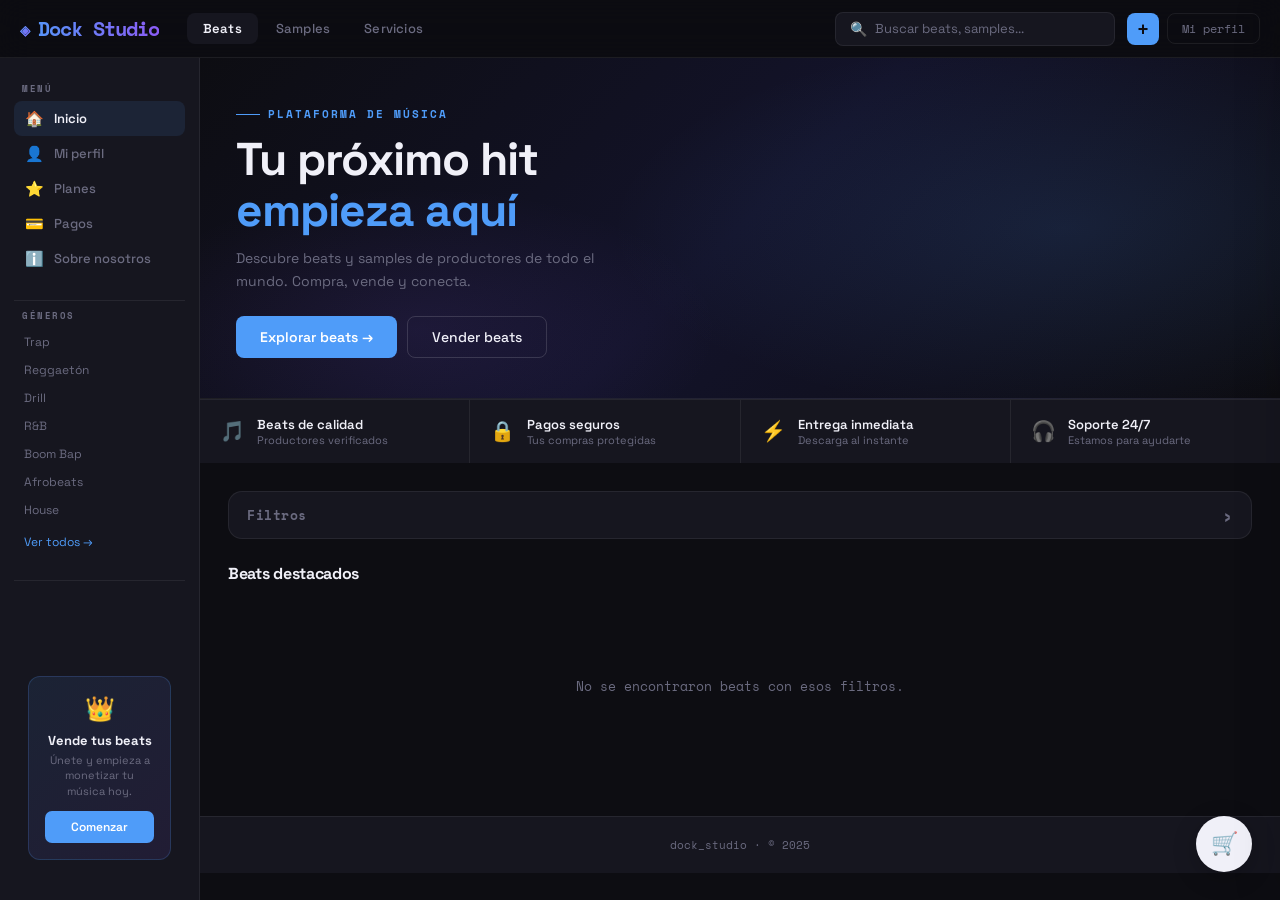
==== commit 048a6d43: "Rename dockstudio_carrito_2_5.html to index.html" ====
--- a/index.html
+++ b/index.html
@@ -9,20 +9,25 @@
     *, *::before, *::after { box-sizing: border-box; margin: 0; padding: 0; }
 
     :root {
-      --bg: #ffffff;
-      --surface: #f5f5f7;
-      --card: #f9f9fb;
-      --border: rgba(0,0,0,0.09);
-      --text: #0a0a0f;
-      --muted: #777788;
-      --cyan: #00aacc;
+      --bg: #0d0d12;
+      --surface: #16161f;
+      --card: #1a1a26;
+      --card-hover: #1f1f2e;
+      --border: rgba(255,255,255,0.07);
+      --border-hover: rgba(255,255,255,0.14);
+      --text: #f0f0f8;
+      --muted: #6b6b80;
+      --cyan: #4f9cf9;
       --pink: #e0008a;
-      --yellow: #c8a800;
-      --purple: #7c22d4;
-      --green: #009966;
-      --red: #cc0033;
+      --yellow: #f5c842;
+      --purple: #8b5cf6;
+      --green: #22c77a;
+      --red: #f04040;
+      --accent: #4f9cf9;
       --font: 'Space Grotesk', sans-serif;
       --mono: 'Space Mono', monospace;
+      --sidebar-w: 200px;
+      --topbar-h: 58px;
     }
 
     body {
@@ -39,201 +44,293 @@
     .view.active { display: flex; }
 
     /* ══════════════════════════════
-       VISTA PRINCIPAL (INDEX)
+       LAYOUT PRINCIPAL — APP SHELL
     ══════════════════════════════ */
+    #view-index {
+      flex-direction: column;
+      min-height: 100vh;
+    }
+
+    /* ── TOPBAR ── */
     #view-index header {
-      text-align: center;
-      padding: 40px 24px 0;
-      position: relative;
-    }
-
+      position: fixed; top: 0; left: 0; right: 0; z-index: 100;
+      height: var(--topbar-h);
+      background: rgba(13,13,18,0.92);
+      backdrop-filter: blur(16px);
+      border-bottom: 1px solid var(--border);
+      display: flex; align-items: center;
+      padding: 0 20px; gap: 12px;
+    }
+    .logo-main {
+      font-family: var(--mono); font-size: 20px; font-weight: 700;
+      letter-spacing: -1px; line-height: 1; cursor: pointer;
+      background: linear-gradient(90deg, var(--cyan), var(--purple));
+      -webkit-background-clip: text; -webkit-text-fill-color: transparent;
+      background-clip: text; flex-shrink: 0;
+      display: flex; align-items: center; gap: 8px;
+    }
+    .logo-main::before {
+      content: '◈'; font-size: 18px;
+      background: linear-gradient(135deg, var(--cyan), var(--purple));
+      -webkit-background-clip: text; -webkit-text-fill-color: transparent;
+      background-clip: text;
+    }
+
+    /* nav tabs en topbar */
+    nav {
+      display: flex; align-items: center; gap: 2px;
+      border: none; margin: 0; flex: 1;
+      padding-left: 16px;
+    }
+    .nav-tab {
+      padding: 7px 16px; font-size: 13px; font-weight: 500;
+      color: var(--muted); cursor: pointer; border: none;
+      background: none; font-family: var(--font);
+      border-radius: 8px; border-bottom: none;
+      transition: all 0.18s; text-decoration: none; display: block;
+      letter-spacing: 0.2px;
+    }
+    .nav-tab:hover { color: var(--text); background: var(--surface); }
+    .nav-tab.active { color: var(--text); background: var(--surface); font-weight: 600; }
+
+    /* search en topbar */
+    .search-wrap { margin: 0; padding: 0; flex: 1; max-width: 280px; }
+    .search-box {
+      display: flex; align-items: center; gap: 8px;
+      background: var(--surface); border: 1px solid var(--border);
+      border-radius: 8px; padding: 7px 14px; transition: border-color 0.2s;
+    }
+    .search-box:focus-within { border-color: var(--accent); }
+    .search-box input {
+      flex: 1; background: none; border: none;
+      color: var(--text); font-family: var(--font); font-size: 13px; outline: none;
+    }
+    .search-box input::placeholder { color: var(--muted); }
+    .search-icon { color: var(--muted); font-size: 14px; }
+
+    /* ── acciones derecha ── */
+    .header-actions-left { display: none; } /* ocultamos hamburguesa — movemos a sidebar */
+    .header-actions {
+      position: static; display: flex; align-items: center; gap: 8px; margin-left: auto;
+    }
+    .header-actions .perfil-link { position: static; }
     .perfil-link {
-      position: absolute;
-      top: 20px;
-      right: 32px;
-      font-size: 13px;
-      color: var(--muted);
-      text-decoration: none;
-      font-family: var(--mono);
-      border: 1px solid var(--border);
-      padding: 6px 14px;
-      border-radius: 100px;
-      transition: all 0.2s;
-      cursor: pointer;
-      background: none;
-    }
-    .perfil-link:hover { color: var(--text); border-color: rgba(0,0,0,0.25); }
-
-    /* ── MENÚ + (publicar) ── */
-    .header-actions {
-      position: absolute;
-      top: 20px;
-      right: 32px;
-      display: flex;
-      align-items: center;
-      gap: 8px;
-    }
-    .header-actions .perfil-link { position: static; top: auto; right: auto; }
+      font-size: 12px; color: var(--muted); font-family: var(--mono);
+      border: 1px solid var(--border); padding: 6px 14px; border-radius: 8px;
+      transition: all 0.2s; cursor: pointer; background: none;
+    }
+    .perfil-link:hover { color: var(--text); border-color: var(--border-hover); background: var(--surface); }
+
     .plus-menu-wrap { position: relative; }
     .plus-btn {
-      width: 32px; height: 32px;
-      display: flex; align-items: center; justify-content: center;
-      font-size: 18px; font-weight: 700; line-height: 1;
-      color: var(--muted); background: none;
-      border: 1px solid var(--border); border-radius: 100px;
-      cursor: pointer; transition: all 0.2s;
-    }
-    .plus-btn:hover, .plus-menu-wrap.open .plus-btn {
-      color: #fff; background: var(--purple); border-color: var(--purple); transform: rotate(45deg);
-    }
+      width: 32px; height: 32px; display: flex; align-items: center; justify-content: center;
+      font-size: 18px; font-weight: 700; color: var(--bg);
+      background: var(--accent); border: none; border-radius: 8px;
+      cursor: pointer; transition: all 0.2s; line-height: 1;
+    }
+    .plus-btn:hover, .plus-menu-wrap.open .plus-btn { background: var(--purple); transform: rotate(45deg); }
     .plus-dropdown {
       position: absolute; top: calc(100% + 8px); right: 0;
-      min-width: 200px; background: var(--bg);
-      border: 1px solid var(--border); border-radius: 14px;
-      box-shadow: 0 10px 30px rgba(0,0,0,0.12);
-      padding: 6px; display: none; flex-direction: column; gap: 2px;
-      z-index: 50;
+      min-width: 210px; background: var(--card);
+      border: 1px solid var(--border); border-radius: 12px;
+      box-shadow: 0 16px 40px rgba(0,0,0,0.5);
+      padding: 6px; display: none; flex-direction: column; gap: 2px; z-index: 200;
     }
     .plus-menu-wrap:hover .plus-dropdown,
     .plus-menu-wrap.open .plus-dropdown { display: flex; }
-    /* puente invisible para que el hover no se corte entre botón y dropdown */
-    .plus-menu-wrap::after {
-      content: ''; position: absolute; top: 100%; right: 0; width: 100%; height: 8px;
-    }
+    .plus-menu-wrap::after { content:''; position:absolute; top:100%; right:0; width:100%; height:8px; }
     .plus-dropdown-item {
       display: flex; align-items: center; gap: 10px;
-      padding: 10px 12px; border-radius: 9px; border: none; background: none;
-      font-family: var(--font); font-size: 13px; font-weight: 600; color: var(--text);
+      padding: 9px 12px; border-radius: 8px; border: none; background: none;
+      font-family: var(--font); font-size: 13px; font-weight: 500; color: var(--text);
       text-align: left; cursor: pointer; transition: background 0.15s; width: 100%;
     }
     .plus-dropdown-item:hover { background: var(--surface); }
-    .plus-dropdown-item .icon { font-size: 16px; }
-
-    /* ── MENÚ HAMBURGUESA (lado izquierdo) ── */
-    .header-actions-left {
-      position: absolute;
-      top: 20px;
-      left: 32px;
-      display: flex;
-      align-items: center;
-    }
-    .hamburguesa-wrap { position: relative; }
-    .hamburguesa-btn {
-      width: 32px; height: 32px;
-      display: flex; align-items: center; justify-content: center;
-      gap: 4px; flex-direction: column;
-      background: none; border: 1px solid var(--border); border-radius: 100px;
+    .plus-dropdown-item .icon { font-size: 15px; }
+
+    /* hamburguesa repurposado como menú info dentro del sidebar — ocultar botón */
+    .hamburguesa-wrap { display: none; }
+    .hamburguesa-dropdown {
+      position: fixed; top: calc(var(--topbar-h) + 8px); left: 16px;
+      min-width: 190px; background: var(--card);
+      border: 1px solid var(--border); border-radius: 12px;
+      box-shadow: 0 16px 40px rgba(0,0,0,0.5);
+      padding: 6px; display: none; flex-direction: column; gap: 2px; z-index: 200;
+    }
+    .hamburguesa-wrap.open .hamburguesa-dropdown { display: flex; }
+
+    /* ── BODY LAYOUT: sidebar + content ── */
+    #view-index .index-body {
+      display: flex; margin-top: var(--topbar-h); min-height: calc(100vh - var(--topbar-h));
+    }
+
+    /* ── SIDEBAR ── */
+    .sidebar {
+      width: var(--sidebar-w); flex-shrink: 0;
+      background: var(--surface);
+      border-right: 1px solid var(--border);
+      padding: 24px 0; position: sticky;
+      top: var(--topbar-h); height: calc(100vh - var(--topbar-h));
+      overflow-y: auto; display: flex; flex-direction: column; gap: 0;
+    }
+    .sidebar-section { padding: 0 14px 16px; }
+    .sidebar-label {
+      font-family: var(--mono); font-size: 9px; font-weight: 700;
+      letter-spacing: 1.5px; text-transform: uppercase; color: var(--muted);
+      padding: 0 8px; margin-bottom: 6px; display: block;
+    }
+    .sidebar-item {
+      display: flex; align-items: center; gap: 10px;
+      padding: 8px 10px; border-radius: 8px; border: none; background: none;
+      font-family: var(--font); font-size: 13px; font-weight: 500;
+      color: var(--muted); cursor: pointer; transition: all 0.15s;
+      width: 100%; text-align: left; text-decoration: none;
+    }
+    .sidebar-item:hover { color: var(--text); background: rgba(255,255,255,0.05); }
+    .sidebar-item.active { color: var(--text); background: rgba(79,156,249,0.1); font-weight: 600; }
+    .sidebar-item .s-icon { font-size: 15px; width: 20px; text-align: center; }
+    .sidebar-divider { border: none; border-top: 1px solid var(--border); margin: 8px 14px; }
+    .sidebar-genre-btn {
+      display: block; width: 100%; text-align: left;
+      padding: 6px 10px; border-radius: 7px; border: none; background: none;
+      font-family: var(--font); font-size: 12px; color: var(--muted);
+      cursor: pointer; transition: all 0.15s;
+    }
+    .sidebar-genre-btn:hover { color: var(--text); background: rgba(255,255,255,0.05); }
+
+    /* Caja "vende tus beats" en sidebar */
+    .sidebar-promo {
+      margin: auto 14px 0; padding: 16px;
+      background: linear-gradient(135deg, rgba(79,156,249,0.1), rgba(139,92,246,0.1));
+      border: 1px solid rgba(79,156,249,0.2); border-radius: 12px; text-align: center;
+    }
+    .sidebar-promo-icon { font-size: 24px; margin-bottom: 8px; }
+    .sidebar-promo-title { font-size: 13px; font-weight: 700; color: var(--text); margin-bottom: 4px; }
+    .sidebar-promo-text { font-size: 11px; color: var(--muted); line-height: 1.4; margin-bottom: 12px; }
+    .sidebar-promo-btn {
+      width: 100%; padding: 8px; background: var(--accent); color: #fff;
+      border: none; border-radius: 7px; font-family: var(--font);
+      font-size: 12px; font-weight: 600; cursor: pointer; transition: opacity 0.2s;
+    }
+    .sidebar-promo-btn:hover { opacity: 0.85; }
+
+    /* ── CONTENT ── */
+    .index-content { flex: 1; overflow: hidden; }
+
+    /* ── HERO ── */
+    .hero-banner {
+      background: linear-gradient(135deg, #0d0d12 0%, #13132a 50%, #0d0d12 100%);
+      padding: 48px 36px 40px;
+      position: relative; overflow: hidden;
+      border-bottom: 1px solid var(--border);
+    }
+    .hero-banner::before {
+      content: ''; position: absolute; inset: 0;
+      background: radial-gradient(ellipse 60% 80% at 80% 50%, rgba(79,156,249,0.12) 0%, transparent 70%),
+                  radial-gradient(ellipse 40% 60% at 20% 80%, rgba(139,92,246,0.1) 0%, transparent 70%);
+    }
+    .hero-content { position: relative; max-width: 480px; }
+    .hero-eyebrow {
+      font-family: var(--mono); font-size: 11px; font-weight: 700;
+      letter-spacing: 2px; text-transform: uppercase; color: var(--accent);
+      margin-bottom: 12px; display: flex; align-items: center; gap: 8px;
+    }
+    .hero-eyebrow::before { content: ''; display: block; width: 24px; height: 1px; background: var(--accent); }
+    .hero-title {
+      font-size: clamp(28px, 4vw, 46px); font-weight: 700; line-height: 1.1;
+      color: var(--text); margin-bottom: 12px; letter-spacing: -1px;
+    }
+    .hero-title span { color: var(--accent); }
+    .hero-sub { font-size: 14px; color: var(--muted); line-height: 1.6; margin-bottom: 24px; max-width: 360px; }
+    .hero-actions { display: flex; gap: 10px; flex-wrap: wrap; }
+    .hero-btn-primary {
+      padding: 11px 24px; background: var(--accent); color: #fff;
+      border: none; border-radius: 8px; font-family: var(--font);
+      font-size: 14px; font-weight: 600; cursor: pointer; transition: all 0.2s;
+    }
+    .hero-btn-primary:hover { background: #3d8ae8; transform: translateY(-1px); }
+    .hero-btn-secondary {
+      padding: 11px 24px; background: transparent; color: var(--text);
+      border: 1px solid var(--border-hover); border-radius: 8px;
+      font-family: var(--font); font-size: 14px; font-weight: 500;
       cursor: pointer; transition: all 0.2s;
     }
-    .hamburguesa-btn span {
-      display: block; width: 14px; height: 1.5px; background: var(--muted);
-      border-radius: 2px; transition: all 0.2s;
-    }
-    .hamburguesa-btn:hover { border-color: rgba(0,0,0,0.25); }
-    .hamburguesa-btn:hover span,
-    .hamburguesa-wrap.open .hamburguesa-btn span { background: var(--text); }
-    .hamburguesa-dropdown {
-      position: absolute; top: calc(100% + 8px); left: 0;
-      min-width: 190px; background: var(--bg);
-      border: 1px solid var(--border); border-radius: 14px;
-      box-shadow: 0 10px 30px rgba(0,0,0,0.12);
-      padding: 6px; display: none; flex-direction: column; gap: 2px;
-      z-index: 50;
-    }
-    .hamburguesa-wrap:hover .hamburguesa-dropdown,
-    .hamburguesa-wrap.open .hamburguesa-dropdown { display: flex; }
-    .hamburguesa-wrap::after {
-      content: ''; position: absolute; top: 100%; left: 0; width: 100%; height: 8px;
-    }
-
-
-    .logo-main {
-      font-family: var(--mono);
-      font-size: clamp(52px, 10vw, 96px);
-      font-weight: 700;
-      letter-spacing: -3px;
-      line-height: 1;
-      background: linear-gradient(135deg, var(--cyan) 0%, var(--pink) 50%, var(--yellow) 100%);
-      -webkit-background-clip: text;
-      -webkit-text-fill-color: transparent;
-      background-clip: text;
-      margin-bottom: 8px;
-      cursor: pointer;
-      display: inline-block;
-    }
-
-    nav {
-      display: flex;
-      justify-content: center;
-      border-top: 1px solid var(--border);
-      border-bottom: 1px solid var(--border);
-      margin-top: 24px;
-    }
-    .nav-tab {
-      padding: 14px 48px;
-      font-size: 15px;
-      font-weight: 500;
-      color: var(--muted);
-      cursor: pointer;
-      border: none;
-      background: none;
-      font-family: var(--font);
-      border-bottom: 2px solid transparent;
-      transition: all 0.2s;
-      text-decoration: none;
-      display: block;
-    }
-    .nav-tab:hover { color: var(--text); }
-    .nav-tab.active { color: var(--text); border-bottom-color: var(--text); }
-
-    .search-wrap { max-width: 640px; margin: 28px auto 0; padding: 0 24px; }
-    .search-box {
-      display: flex; align-items: center; gap: 10px;
-      background: var(--surface); border: 1px solid var(--border);
-      border-radius: 10px; padding: 13px 18px; transition: border-color 0.2s;
-    }
-    .search-box:focus-within { border-color: #aaa; }
-    .search-box input {
-      flex: 1; background: none; border: none;
-      color: var(--text); font-family: var(--font); font-size: 15px; outline: none;
-    }
-    .search-box input::placeholder { color: var(--muted); }
-    .search-icon { color: var(--muted); font-size: 16px; }
-
+    .hero-btn-secondary:hover { border-color: var(--text); background: var(--surface); }
+
+    /* trust bar */
+    .trust-bar {
+      display: flex; gap: 0; border-top: 1px solid var(--border);
+      background: var(--surface);
+    }
+    .trust-item {
+      flex: 1; display: flex; align-items: center; gap: 12px;
+      padding: 16px 20px; border-right: 1px solid var(--border);
+    }
+    .trust-item:last-child { border-right: none; }
+    .trust-icon { font-size: 20px; flex-shrink: 0; }
+    .trust-title { font-size: 13px; font-weight: 600; color: var(--text); }
+    .trust-text { font-size: 11px; color: var(--muted); }
+    @media (max-width: 700px) { .trust-bar { display: none; } }
+
+    /* ── SECTION HEADER ── */
+    .section-header {
+      display: flex; align-items: center; justify-content: space-between;
+      margin-bottom: 16px;
+    }
+    .section-label {
+      font-size: 16px; font-weight: 700; color: var(--text);
+      letter-spacing: -0.3px; margin-bottom: 0; font-family: var(--font);
+      text-transform: none;
+    }
+    .section-see-all {
+      font-size: 12px; color: var(--accent); font-family: var(--mono);
+      background: none; border: none; cursor: pointer; padding: 4px 0;
+    }
+
+    /* ── MAIN CONTENT AREA ── */
     #view-index main {
-      max-width: 1100px; margin: 0 auto; padding: 40px 24px 60px; width: 100%;
-    }
-    .section-label {
-      font-size: 13px; font-weight: 600; letter-spacing: 1.5px;
-      text-transform: uppercase; color: var(--muted); margin-bottom: 20px; font-family: var(--mono);
-    }
+      max-width: 100%; margin: 0; padding: 28px 28px 60px; width: 100%;
+    }
+
+    /* ── CARDS ── */
     .cards-grid {
-      display: grid; grid-template-columns: repeat(4, 1fr); gap: 16px; margin-bottom: 16px;
-    }
-    @media (max-width: 900px) { .cards-grid { grid-template-columns: repeat(2, 1fr); } }
-    @media (max-width: 500px) { .cards-grid { grid-template-columns: repeat(2, 1fr); gap: 10px; } }
-
+      display: grid;
+      grid-template-columns: repeat(auto-fill, minmax(168px, 1fr));
+      gap: 14px; margin-bottom: 16px;
+    }
     .music-card {
-      background: var(--card); border: 1px solid var(--border); border-radius: 14px;
-      overflow: hidden; cursor: pointer;
+      background: var(--card); border: 1px solid var(--border);
+      border-radius: 12px; overflow: hidden; cursor: pointer;
       transition: transform 0.2s, border-color 0.2s, box-shadow 0.2s;
     }
-    .music-card:hover { transform: translateY(-4px); border-color: rgba(0,0,0,0.18); box-shadow: 0 8px 28px rgba(0,0,0,0.1); }
+    .music-card:hover {
+      transform: translateY(-3px);
+      border-color: var(--border-hover);
+      box-shadow: 0 12px 32px rgba(0,0,0,0.4);
+    }
     .card-cover {
       width: 100%; aspect-ratio: 1; display: flex; align-items: center;
       justify-content: center; font-size: 48px; position: relative;
     }
     .card-play-overlay {
-      position: absolute; inset: 0; background: rgba(0,0,0,0.35);
+      position: absolute; inset: 0;
+      background: rgba(0,0,0,0.5);
       display: flex; align-items: center; justify-content: center;
-      opacity: 0; transition: opacity 0.2s; font-size: 28px;
+      opacity: 0; transition: opacity 0.2s;
+    }
+    .card-play-overlay::after {
+      content: ''; width: 36px; height: 36px;
+      background: var(--accent); border-radius: 50%;
+      display: flex; align-items: center; justify-content: center;
+      background-image: url("data:image/svg+xml,%3Csvg xmlns='http://www.w3.org/2000/svg' viewBox='0 0 24 24' fill='white'%3E%3Cpath d='M8 5v14l11-7z'/%3E%3C/svg%3E");
+      background-size: 18px; background-repeat: no-repeat; background-position: center 50%;
     }
     .music-card:hover .card-play-overlay { opacity: 1; }
-    .card-info { padding: 12px 14px 14px; }
-    .card-name { font-size: 14px; font-weight: 600; color: var(--text); white-space: nowrap; overflow: hidden; text-overflow: ellipsis; margin-bottom: 3px; }
-    .card-artist { font-size: 12px; color: var(--muted); margin-bottom: 3px; }
-    .card-bpm { font-size: 11px; color: var(--muted); font-family: var(--mono); margin-bottom: 8px; }
-    .card-price { font-family: var(--mono); font-size: 14px; font-weight: 700; }
+    .card-info { padding: 10px 12px 12px; }
+    .card-name { font-size: 13px; font-weight: 600; color: var(--text); white-space: nowrap; overflow: hidden; text-overflow: ellipsis; margin-bottom: 2px; }
+    .card-artist { font-size: 11px; color: var(--muted); margin-bottom: 2px; }
+    .card-bpm { font-size: 10px; color: var(--muted); font-family: var(--mono); margin-bottom: 6px; }
+    .card-price { font-family: var(--mono); font-size: 13px; font-weight: 700; color: var(--accent); }
 
     /* ══════════════════════════════
        SHARED: logo pequeño + form
@@ -260,7 +357,8 @@
     }
     .form-card {
       background: var(--card); border: 1px solid var(--border);
-      border-radius: 20px; padding: 40px 36px; width: 100%; max-width: 420px;
+      border-radius: 16px; padding: 40px 36px; width: 100%; max-width: 420px;
+      box-shadow: 0 20px 60px rgba(0,0,0,0.4);
     }
     .form-title { font-family: var(--mono); font-size: 20px; font-weight: 700; margin-bottom: 28px; letter-spacing: -0.5px; }
 
@@ -268,14 +366,14 @@
     .field label { display: block; font-size: 13px; font-weight: 600; margin-bottom: 7px; letter-spacing: 0.3px; }
     .input-wrap { position: relative; }
     .field input {
-      width: 100%; background: var(--bg); border: 1.5px solid var(--border);
+      width: 100%; background: var(--surface); border: 1.5px solid var(--border);
       border-radius: 10px; padding: 12px 42px 12px 14px;
       font-family: var(--font); font-size: 15px; color: var(--text);
       outline: none; transition: border-color 0.2s, box-shadow 0.2s;
     }
-    .field input:focus { border-color: #aaa; box-shadow: 0 0 0 3px rgba(0,0,0,0.05); }
-    .field input.valid { border-color: var(--green); box-shadow: 0 0 0 3px rgba(0,153,102,0.08); }
-    .field input.invalid { border-color: var(--red); box-shadow: 0 0 0 3px rgba(204,0,51,0.08); }
+    .field input:focus { border-color: var(--accent); box-shadow: 0 0 0 3px rgba(79,156,249,0.1); }
+    .field input.valid { border-color: var(--green); box-shadow: 0 0 0 3px rgba(34,199,122,0.1); }
+    .field input.invalid { border-color: var(--red); box-shadow: 0 0 0 3px rgba(240,64,64,0.1); }
 
     .status-icon {
       position: absolute; right: 14px; top: 50%; transform: translateY(-50%);
@@ -291,7 +389,7 @@
     .strength-seg { flex: 1; height: 3px; border-radius: 2px; background: var(--border); transition: background 0.3s; }
 
     .btn-submit {
-      width: 100%; padding: 14px; background: var(--text); color: #fff;
+      width: 100%; padding: 14px; background: var(--accent); color: #fff;
       border: none; border-radius: 10px; font-family: var(--font);
       font-size: 15px; font-weight: 600; cursor: pointer; margin-top: 8px;
       transition: opacity 0.2s, transform 0.15s;
@@ -395,7 +493,7 @@
     .modal-upload-btn:hover { border-color: #aaa; color: var(--text); }
     .modal-actions { display: flex; gap: 10px; margin-top: 24px; }
     .btn-modal-save {
-      flex: 1; padding: 12px; background: var(--text); color: #fff;
+      flex: 1; padding: 12px; background: var(--accent); color: #fff;
       border: none; border-radius: 10px; font-family: var(--font);
       font-size: 14px; font-weight: 600; cursor: pointer; transition: opacity 0.2s;
     }
@@ -432,14 +530,36 @@
       margin-bottom: 24px;
       flex-wrap: wrap;
     }
+    /* wrapper que lleva el marco de plan */
+    .avatar-ring-wrap {
+      position: relative;
+      width: 108px; height: 108px;
+      flex-shrink: 0;
+      display: flex; align-items: center; justify-content: center;
+    }
+    .avatar-ring-wrap::before {
+      content: '';
+      position: absolute;
+      inset: 0;
+      border-radius: 50%;
+      padding: 4px;
+      background: var(--ring-gradient, transparent);
+      -webkit-mask: linear-gradient(#fff 0 0) content-box, linear-gradient(#fff 0 0);
+      -webkit-mask-composite: xor;
+      mask-composite: exclude;
+      transition: background 0.4s;
+    }
+    .avatar-ring-wrap.ring-pro::before    { --ring-gradient: linear-gradient(135deg, #00aacc, #00eeff, #00aacc); }
+    .avatar-ring-wrap.ring-premium::before { --ring-gradient: linear-gradient(135deg, #7c22d4, #b44dff, #7c22d4); }
+    .avatar-ring-wrap.ring-elite::before  { --ring-gradient: linear-gradient(135deg, #c8a800, #ffe566, #c8a800); }
+
     .perfil-avatar {
       width: 96px; height: 96px;
       border-radius: 50%;
       background: linear-gradient(135deg, #e8d5ff, #c084fc);
-      border: 4px solid var(--bg);
+      border: 3px solid var(--bg);
       display: flex; align-items: center; justify-content: center;
       font-size: 36px;
-      flex-shrink: 0;
       cursor: pointer;
       position: relative;
       overflow: hidden;
@@ -451,6 +571,18 @@
       border-radius: 50%;
     }
     .perfil-avatar:hover .avatar-edit-overlay { opacity: 1; }
+
+    /* Emoji de plan en la parte baja del avatar */
+    .plan-ring-badge {
+      position: absolute;
+      bottom: -4px; left: 50%; transform: translateX(-50%);
+      font-size: 20px; line-height: 1;
+      display: none;
+      filter: drop-shadow(0 1px 3px rgba(0,0,0,0.4));
+    }
+    .avatar-ring-wrap.ring-pro    .plan-ring-badge { display:block; }
+    .avatar-ring-wrap.ring-premium .plan-ring-badge { display:block; }
+    .avatar-ring-wrap.ring-elite  .plan-ring-badge { display:block; }
 
     .perfil-info { flex: 1; padding-bottom: 6px; min-width: 200px; }
     .perfil-nombre { font-size: 22px; font-weight: 700; margin-bottom: 2px; }
@@ -1114,6 +1246,70 @@
     .pago-metodo-nombre { font-size: 14px; font-weight: 600; }
     .pago-metodo-sub { font-size: 12px; color: var(--muted); }
 
+    /* ── MINI AVATAR CON MARCO ── */
+    .mini-avatar-wrap {
+      display: inline-flex; align-items: center; justify-content: center;
+      border-radius: 50%; overflow: hidden; position: relative;
+      background: linear-gradient(135deg,#e8d5ff,#c084fc);
+      vertical-align: middle;
+      box-sizing: border-box;
+    }
+    .mini-avatar-wrap.ring-pro    { outline: 2.5px solid #00aacc; outline-offset: 1px; }
+    .mini-avatar-wrap.ring-premium { outline: 2.5px solid #7c22d4; outline-offset: 1px; }
+    .mini-avatar-wrap.ring-elite  { outline: 2.5px solid #c8a800; outline-offset: 1px; }
+
+    /* ── MODAL CALIFICACIÓN ── */
+    .rating-modal {
+      display: none; position: fixed; inset: 0;
+      background: rgba(0,0,0,0.5); z-index: 1300;
+      align-items: center; justify-content: center; padding: 20px;
+    }
+    .rating-modal.open { display: flex; }
+    .rating-card {
+      background: var(--bg); border: 1px solid var(--border);
+      border-radius: 20px; padding: 32px 28px;
+      width: 100%; max-width: 380px; text-align: center;
+    }
+    .rating-title { font-family: var(--mono); font-size: 18px; font-weight: 700; margin-bottom: 6px; }
+    .rating-sub { font-size: 13px; color: var(--muted); margin-bottom: 22px; }
+    .stars-row {
+      display: flex; justify-content: center; gap: 8px; margin-bottom: 20px;
+    }
+    .star-btn {
+      font-size: 34px; background: none; border: none; cursor: pointer;
+      transition: transform 0.15s; line-height: 1; filter: grayscale(1) opacity(0.35);
+    }
+    .star-btn.active, .star-btn:hover { filter: none; transform: scale(1.15); }
+    .star-btn:hover ~ .star-btn { filter: grayscale(1) opacity(0.35); transform: none; }
+    .rating-comment {
+      width: 100%; background: var(--surface); border: 1.5px solid var(--border);
+      border-radius: 10px; padding: 11px 14px; font-family: var(--font);
+      font-size: 14px; color: var(--text); outline: none; resize: vertical;
+      min-height: 80px; transition: border-color 0.2s; margin-bottom: 18px;
+    }
+    .rating-comment:focus { border-color: #aaa; }
+    .rating-comment::placeholder { color: var(--muted); }
+    .rating-actions { display: flex; gap: 10px; }
+    .rating-actions button { flex: 1; }
+
+    /* Reseña mostrada en solicitud */
+    .resena-box {
+      margin-top: 12px; padding: 12px 14px;
+      background: rgba(200,168,0,0.07); border: 1.5px solid rgba(200,168,0,0.25);
+      border-radius: 12px; text-align: left;
+    }
+    .resena-stars { font-size: 16px; letter-spacing: 1px; margin-bottom: 4px; }
+    .resena-comentario { font-size: 13px; color: var(--text); line-height: 1.5; margin-bottom: 4px; }
+    .resena-meta { font-size: 11px; color: var(--muted); font-family: var(--mono); }
+
+    .btn-eliminar-solicitud {
+      font-family: var(--mono); font-size: 12px; font-weight: 600;
+      padding: 6px 14px; border-radius: 8px; border: 1.5px solid rgba(220,50,50,0.35);
+      background: rgba(220,50,50,0.07); color: #c03030; cursor: pointer;
+      transition: background 0.15s, border-color 0.15s;
+    }
+    .btn-eliminar-solicitud:hover { background: rgba(220,50,50,0.15); border-color: rgba(220,50,50,0.6); }
+
     .toast {
       position: fixed; bottom: 32px; left: 50%;
       transform: translateX(-50%) translateY(80px);
@@ -1126,8 +1322,9 @@
 
     /* ── FOOTER ── */
     footer {
-      border-top: 1px solid var(--border); padding: 24px; text-align: center;
-      color: var(--muted); font-size: 13px; font-family: var(--mono);
+      border-top: 1px solid var(--border); padding: 20px 28px; text-align: center;
+      color: var(--muted); font-size: 11px; font-family: var(--mono);
+      background: var(--surface);
     }
 
     @media (max-width: 480px) {
@@ -1142,12 +1339,39 @@
      VISTA PRINCIPAL
 ══════════════════════════════ -->
 <div id="view-index" class="view active">
+
+  <!-- TOPBAR -->
   <header>
-    <div class="header-actions-left">
+    <div class="logo-main" onclick="showView('index')">Dock Studio</div>
+
+    <nav>
+      <a href="#" class="nav-tab active" onclick="switchMainTab('beats', this); return false;">Beats</a>
+      <a href="#" class="nav-tab" onclick="switchMainTab('samples', this); return false;">Samples</a>
+      <a href="#" class="nav-tab" onclick="switchMainTab('servicios', this); return false;">Servicios</a>
+    </nav>
+
+    <div class="search-wrap">
+      <div class="search-box">
+        <span class="search-icon">🔍</span>
+        <input type="text" id="main-search" placeholder="Buscar beats, samples..." oninput="aplicarFiltros(); aplicarFiltrosSamples()">
+      </div>
+    </div>
+
+    <div class="header-actions">
+      <div class="plus-menu-wrap" id="plus-menu-wrap">
+        <button class="plus-btn" id="plus-btn" onclick="togglePlusMenu(event)" title="Publicar">+</button>
+        <div class="plus-dropdown" id="plus-dropdown">
+          <button class="plus-dropdown-item" onclick="cerrarPlusMenu(); abrirModalSubir()"><span class="icon">🎹</span> Subir beat / sample</button>
+          <button class="plus-dropdown-item" onclick="cerrarPlusMenu(); abrirModalPedirServicio()"><span class="icon">🛠️</span> Publicar solicitud</button>
+        </div>
+      </div>
+      <button class="perfil-link" id="btn-perfil-header" onclick="handlePerfilClick()">Mi perfil</button>
+    </div>
+
+    <!-- hamburguesa oculto pero funcional -->
+    <div class="header-actions-left" style="display:none">
       <div class="hamburguesa-wrap" id="hamburguesa-wrap">
-        <button class="hamburguesa-btn" id="hamburguesa-btn" onclick="toggleHamburguesaMenu(event)" aria-label="Menú">
-          <span></span><span></span><span></span>
-        </button>
+        <button class="hamburguesa-btn" id="hamburguesa-btn" onclick="toggleHamburguesaMenu(event)"><span></span><span></span><span></span></button>
         <div class="hamburguesa-dropdown" id="hamburguesa-dropdown">
           <button class="plus-dropdown-item" onclick="cerrarHamburguesaMenu(); abrirModalPlanes()"><span class="icon">⭐</span> Planes</button>
           <button class="plus-dropdown-item" onclick="cerrarHamburguesaMenu(); abrirModalSobreNosotros()"><span class="icon">ℹ️</span> Sobre nosotros</button>
@@ -1155,117 +1379,158 @@
         </div>
       </div>
     </div>
-    <div class="header-actions">
-      <div class="plus-menu-wrap" id="plus-menu-wrap">
-        <button class="plus-btn" id="plus-btn" onclick="togglePlusMenu(event)">+</button>
-        <div class="plus-dropdown" id="plus-dropdown">
-          <button class="plus-dropdown-item" onclick="cerrarPlusMenu(); abrirModalSubir()"><span class="icon">🎹</span> Subir beat / sample</button>
-          <button class="plus-dropdown-item" onclick="cerrarPlusMenu(); abrirModalPedirServicio()"><span class="icon">🛠️</span> Publicar solicitud</button>
+  </header>
+
+  <!-- BODY: sidebar + content -->
+  <div class="index-body">
+
+    <!-- SIDEBAR -->
+    <aside class="sidebar">
+      <div class="sidebar-section">
+        <span class="sidebar-label">Menú</span>
+        <button class="sidebar-item active" onclick="showView('index')"><span class="s-icon">🏠</span> Inicio</button>
+        <button class="sidebar-item" onclick="handlePerfilClick()"><span class="s-icon">👤</span> Mi perfil</button>
+        <button class="sidebar-item" onclick="abrirModalPlanes()"><span class="s-icon">⭐</span> Planes</button>
+        <button class="sidebar-item" onclick="abrirModalMetodosPago()"><span class="s-icon">💳</span> Pagos</button>
+        <button class="sidebar-item" onclick="abrirModalSobreNosotros()"><span class="s-icon">ℹ️</span> Sobre nosotros</button>
+      </div>
+      <hr class="sidebar-divider">
+      <div class="sidebar-section">
+        <span class="sidebar-label">Géneros</span>
+        <button class="sidebar-genre-btn" onclick="document.getElementById('f-genero').value='Trap'; aplicarFiltros();">Trap</button>
+        <button class="sidebar-genre-btn" onclick="document.getElementById('f-genero').value='Reggaeton'; aplicarFiltros();">Reggaetón</button>
+        <button class="sidebar-genre-btn" onclick="document.getElementById('f-genero').value='Drill'; aplicarFiltros();">Drill</button>
+        <button class="sidebar-genre-btn" onclick="document.getElementById('f-genero').value='R&B'; aplicarFiltros();">R&B</button>
+        <button class="sidebar-genre-btn" onclick="document.getElementById('f-genero').value='Boom Bap'; aplicarFiltros();">Boom Bap</button>
+        <button class="sidebar-genre-btn" onclick="document.getElementById('f-genero').value='Afrobeats'; aplicarFiltros();">Afrobeats</button>
+        <button class="sidebar-genre-btn" onclick="document.getElementById('f-genero').value='House'; aplicarFiltros();">House</button>
+        <button class="sidebar-genre-btn" onclick="document.getElementById('f-genero').value=''; aplicarFiltros();" style="color:var(--accent);margin-top:4px;">Ver todos →</button>
+      </div>
+      <hr class="sidebar-divider">
+      <div class="sidebar-section" style="margin-top:auto;">
+        <div class="sidebar-promo">
+          <div class="sidebar-promo-icon">👑</div>
+          <div class="sidebar-promo-title">Vende tus beats</div>
+          <div class="sidebar-promo-text">Únete y empieza a monetizar tu música hoy.</div>
+          <button class="sidebar-promo-btn" onclick="abrirModalSubir()">Comenzar</button>
         </div>
       </div>
-      <button class="perfil-link" id="btn-perfil-header" onclick="handlePerfilClick()">perfil</button>
-    </div>
-    <div class="logo-main">Dock Studio</div>
-  </header>
-
-  <nav>
-    <a href="#" class="nav-tab active" onclick="switchMainTab('beats', this); return false;">Beats</a>
-    <a href="#" class="nav-tab" onclick="switchMainTab('samples', this); return false;">Samples</a>
-    <a href="#" class="nav-tab" onclick="switchMainTab('servicios', this); return false;">Servicios</a>
-  </nav>
-
-  <div class="search-wrap">
-    <div class="search-box">
-      <span class="search-icon">🔍</span>
-      <input type="text" id="main-search" placeholder="Buscar..." oninput="aplicarFiltros(); aplicarFiltrosSamples()">
+    </aside>
+
+    <!-- CONTENT -->
+    <div class="index-content">
+
+      <!-- HERO -->
+      <div class="hero-banner" id="hero-banner">
+        <div class="hero-content">
+          <div class="hero-eyebrow">Plataforma de música</div>
+          <h1 class="hero-title">Tu próximo hit<br><span>empieza aquí</span></h1>
+          <p class="hero-sub">Descubre beats y samples de productores de todo el mundo. Compra, vende y conecta.</p>
+          <div class="hero-actions">
+            <button class="hero-btn-primary" onclick="switchMainTab('beats', document.querySelector('.nav-tab'))">Explorar beats →</button>
+            <button class="hero-btn-secondary" onclick="abrirModalSubir()">Vender beats</button>
+          </div>
+        </div>
+      </div>
+
+      <!-- TRUST BAR -->
+      <div class="trust-bar">
+        <div class="trust-item"><span class="trust-icon">🎵</span><div><div class="trust-title">Beats de calidad</div><div class="trust-text">Productores verificados</div></div></div>
+        <div class="trust-item"><span class="trust-icon">🔒</span><div><div class="trust-title">Pagos seguros</div><div class="trust-text">Tus compras protegidas</div></div></div>
+        <div class="trust-item"><span class="trust-icon">⚡</span><div><div class="trust-title">Entrega inmediata</div><div class="trust-text">Descarga al instante</div></div></div>
+        <div class="trust-item"><span class="trust-icon">🎧</span><div><div class="trust-title">Soporte 24/7</div><div class="trust-text">Estamos para ayudarte</div></div></div>
+      </div>
+
+      <main>
+
+        <!-- BEATS -->
+        <div id="panel-beats">
+          <div class="filtros-cajita" id="cajita-beats">
+            <button class="filtros-toggle" onclick="toggleCajita('beats')">
+              <span>Filtros</span>
+              <span class="filtros-arrow" id="arrow-beats">›</span>
+            </button>
+            <div class="filtros-contenido" id="contenido-beats">
+              <select class="filtro-select" id="f-genero" onchange="aplicarFiltros()">
+                <option value="">Género</option>
+                <option>Trap</option><option>Drill</option><option>Hip-Hop</option>
+                <option>R&B</option><option>Reggaeton</option><option>Afrobeats</option>
+                <option>Pop</option><option>Lo-Fi</option><option>House</option>
+                <option>Techno</option><option>Dancehall</option><option>Latin</option>
+                <option>Boom Bap</option><option>Jersey Club</option><option>Otro</option>
+              </select>
+              <div class="filtro-rango">
+                <span class="filtro-rango-label">BPM</span>
+                <input type="number" class="filtro-num" id="f-bpm-min" placeholder="Min" min="40" max="300" oninput="aplicarFiltros()">
+                <span class="filtro-sep">—</span>
+                <input type="number" class="filtro-num" id="f-bpm-max" placeholder="Max" min="40" max="300" oninput="aplicarFiltros()">
+              </div>
+              <div class="filtro-rango">
+                <span class="filtro-rango-label">$ Precio</span>
+                <input type="number" class="filtro-num" id="f-precio-min" placeholder="Min" min="0" step="0.01" oninput="aplicarFiltros()">
+                <span class="filtro-sep">—</span>
+                <input type="number" class="filtro-num" id="f-precio-max" placeholder="Max" min="0" step="0.01" oninput="aplicarFiltros()">
+              </div>
+              <button class="filtro-clear" onclick="limpiarFiltros()">Limpiar</button>
+            </div>
+          </div>
+          <div class="section-header"><span class="section-label">Beats destacados</span></div>
+          <div class="cards-grid" id="grid-beats"></div>
+          <div class="empty-state" id="empty-beats" style="display:none">No se encontraron beats con esos filtros.</div>
+        </div>
+
+        <!-- SAMPLES -->
+        <div id="panel-samples" style="display:none">
+          <div class="sample-cats">
+            <button class="scat-btn active" data-scat="todos" onclick="setSampleCat('todos', this)">Todos</button>
+            <button class="scat-btn" data-scat="drum-kit" onclick="setSampleCat('drum-kit', this)">🥁 Drum Kit</button>
+            <button class="scat-btn" data-scat="loop" onclick="setSampleCat('loop', this)">🔄 Loops</button>
+            <button class="scat-btn" data-scat="midi" onclick="setSampleCat('midi', this)">🎹 MIDI</button>
+            <button class="scat-btn" data-scat="vocal" onclick="setSampleCat('vocal', this)">🎤 Vocals</button>
+            <button class="scat-btn" data-scat="preset" onclick="setSampleCat('preset', this)">🎛️ Preset</button>
+            <button class="scat-btn" data-scat="fx" onclick="setSampleCat('fx', this)">✨ FX</button>
+          </div>
+          <div class="filtros-cajita" id="cajita-samples">
+            <button class="filtros-toggle" onclick="toggleCajita('samples')">
+              <span>Filtros</span>
+              <span class="filtros-arrow" id="arrow-samples">›</span>
+            </button>
+            <div class="filtros-contenido" id="contenido-samples">
+              <div class="filtro-rango">
+                <span class="filtro-rango-label">$ Precio</span>
+                <input type="number" class="filtro-num" id="fs-precio-min" placeholder="Min" min="0" step="0.01" oninput="aplicarFiltrosSamples()">
+                <span class="filtro-sep">—</span>
+                <input type="number" class="filtro-num" id="fs-precio-max" placeholder="Max" min="0" step="0.01" oninput="aplicarFiltrosSamples()">
+              </div>
+              <button class="filtro-clear" onclick="limpiarFiltrosSamples()">Limpiar</button>
+            </div>
+          </div>
+          <div class="section-header"><span class="section-label">Samples</span></div>
+          <div class="cards-grid" id="grid-samples"></div>
+          <div class="empty-state" id="empty-samples" style="display:none">No se encontraron samples con esos filtros.</div>
+        </div>
+
+        <!-- SERVICIOS -->
+        <div id="panel-servicios" style="display:none">
+          <div class="servicios-toolbar">
+            <div class="servicios-cats" id="servicios-cats">
+              <button class="scat-btn active" data-scat="todos" onclick="setServicioCat('todos', this)">Todos</button>
+              <button class="scat-btn" data-scat="Mezcla" onclick="setServicioCat('Mezcla', this)">🎚️ Mezcla</button>
+              <button class="scat-btn" data-scat="Masterización" onclick="setServicioCat('Masterización', this)">🔊 Masterización</button>
+              <button class="scat-btn" data-scat="Composición" onclick="setServicioCat('Composición', this)">🎼 Composición</button>
+              <button class="scat-btn" data-scat="Grabación" onclick="setServicioCat('Grabación', this)">🎙️ Grabación</button>
+              <button class="scat-btn" data-scat="Otro" onclick="setServicioCat('Otro', this)">✨ Otro</button>
+            </div>
+          </div>
+          <div class="section-header"><span class="section-label">Solicitudes de servicio</span></div>
+          <div class="solicitudes-list" id="lista-solicitudes"></div>
+          <div class="empty-state" id="empty-servicios" style="display:none">Aún no hay solicitudes de servicio. ¡Sé el primero en publicar una!</div>
+        </div>
+
+      </main>
+      <footer>dock_studio · © 2025</footer>
     </div>
   </div>
-
-  <main>
-
-    <!-- ── BEATS ── -->
-    <div id="panel-beats">
-      <div class="filtros-cajita" id="cajita-beats">
-        <button class="filtros-toggle" onclick="toggleCajita('beats')">
-          <span>Filtros</span>
-          <span class="filtros-arrow" id="arrow-beats">›</span>
-        </button>
-        <div class="filtros-contenido" id="contenido-beats">
-          <select class="filtro-select" id="f-genero" onchange="aplicarFiltros()">
-            <option value="">Género</option>
-            <option>Trap</option><option>Drill</option><option>Hip-Hop</option>
-            <option>R&B</option><option>Reggaeton</option><option>Afrobeats</option>
-            <option>Pop</option><option>Lo-Fi</option><option>House</option>
-            <option>Techno</option><option>Dancehall</option><option>Latin</option>
-            <option>Boom Bap</option><option>Jersey Club</option><option>Otro</option>
-          </select>
-          <div class="filtro-rango">
-            <span class="filtro-rango-label">BPM</span>
-            <input type="number" class="filtro-num" id="f-bpm-min" placeholder="Min" min="40" max="300" oninput="aplicarFiltros()">
-            <span class="filtro-sep">—</span>
-            <input type="number" class="filtro-num" id="f-bpm-max" placeholder="Max" min="40" max="300" oninput="aplicarFiltros()">
-          </div>
-          <div class="filtro-rango">
-            <span class="filtro-rango-label">$ Precio</span>
-            <input type="number" class="filtro-num" id="f-precio-min" placeholder="Min" min="0" step="0.01" oninput="aplicarFiltros()">
-            <span class="filtro-sep">—</span>
-            <input type="number" class="filtro-num" id="f-precio-max" placeholder="Max" min="0" step="0.01" oninput="aplicarFiltros()">
-          </div>
-          <button class="filtro-clear" onclick="limpiarFiltros()">Limpiar</button>
-        </div>
-      </div>
-      <div class="cards-grid" id="grid-beats"></div>
-      <div class="empty-state" id="empty-beats" style="display:none">No se encontraron beats con esos filtros.</div>
-    </div>
-
-    <!-- ── SAMPLES ── -->
-    <div id="panel-samples" style="display:none">
-      <div class="sample-cats">
-        <button class="scat-btn active" data-scat="todos" onclick="setSampleCat('todos', this)">Todos</button>
-        <button class="scat-btn" data-scat="drum-kit" onclick="setSampleCat('drum-kit', this)">🥁 Drum Kit</button>
-        <button class="scat-btn" data-scat="loop" onclick="setSampleCat('loop', this)">🔄 Loops</button>
-        <button class="scat-btn" data-scat="midi" onclick="setSampleCat('midi', this)">🎹 MIDI</button>
-        <button class="scat-btn" data-scat="vocal" onclick="setSampleCat('vocal', this)">🎤 Vocals</button>
-        <button class="scat-btn" data-scat="preset" onclick="setSampleCat('preset', this)">🎛️ Preset</button>
-        <button class="scat-btn" data-scat="fx" onclick="setSampleCat('fx', this)">✨ FX</button>
-      </div>
-      <div class="filtros-cajita" id="cajita-samples">
-        <button class="filtros-toggle" onclick="toggleCajita('samples')">
-          <span>Filtros</span>
-          <span class="filtros-arrow" id="arrow-samples">›</span>
-        </button>
-        <div class="filtros-contenido" id="contenido-samples">
-          <div class="filtro-rango">
-            <span class="filtro-rango-label">$ Precio</span>
-            <input type="number" class="filtro-num" id="fs-precio-min" placeholder="Min" min="0" step="0.01" oninput="aplicarFiltrosSamples()">
-            <span class="filtro-sep">—</span>
-            <input type="number" class="filtro-num" id="fs-precio-max" placeholder="Max" min="0" step="0.01" oninput="aplicarFiltrosSamples()">
-          </div>
-          <button class="filtro-clear" onclick="limpiarFiltrosSamples()">Limpiar</button>
-        </div>
-      </div>
-      <div class="cards-grid" id="grid-samples"></div>
-      <div class="empty-state" id="empty-samples" style="display:none">No se encontraron samples con esos filtros.</div>
-    </div>
-
-    <!-- ── SERVICIOS ── -->
-    <div id="panel-servicios" style="display:none">
-      <div class="servicios-toolbar">
-        <div class="servicios-cats" id="servicios-cats">
-          <button class="scat-btn active" data-scat="todos" onclick="setServicioCat('todos', this)">Todos</button>
-          <button class="scat-btn" data-scat="Mezcla" onclick="setServicioCat('Mezcla', this)">🎚️ Mezcla</button>
-          <button class="scat-btn" data-scat="Masterización" onclick="setServicioCat('Masterización', this)">🔊 Masterización</button>
-          <button class="scat-btn" data-scat="Composición" onclick="setServicioCat('Composición', this)">🎼 Composición</button>
-          <button class="scat-btn" data-scat="Grabación" onclick="setServicioCat('Grabación', this)">🎙️ Grabación</button>
-          <button class="scat-btn" data-scat="Otro" onclick="setServicioCat('Otro', this)">✨ Otro</button>
-        </div>
-      </div>
-      <div class="solicitudes-list" id="lista-solicitudes"></div>
-      <div class="empty-state" id="empty-servicios" style="display:none">Aún no hay solicitudes de servicio. ¡Sé el primero en publicar una!</div>
-    </div>
-
-  </main>
-  <footer>dock_studio · © 2025</footer>
 </div>
 
 
@@ -1395,10 +1660,13 @@
 
     <!-- foto + nombre + redes -->
     <div class="perfil-top">
-      <div class="perfil-avatar" id="perfil-avatar-wrap" onclick="abrirModalEditar()">
-        <span id="perfil-avatar-emoji">🎧</span>
-        <img id="perfil-avatar-img" src="" alt="" style="display:none;width:100%;height:100%;object-fit:cover;border-radius:50%;">
-        <div class="avatar-edit-overlay">✏️</div>
+      <div class="avatar-ring-wrap" id="avatar-ring-wrap">
+        <div class="perfil-avatar" id="perfil-avatar-wrap" onclick="abrirModalEditar()">
+          <span id="perfil-avatar-emoji">🎧</span>
+          <img id="perfil-avatar-img" src="" alt="" style="display:none;width:100%;height:100%;object-fit:cover;border-radius:50%;">
+          <div class="avatar-edit-overlay">✏️</div>
+        </div>
+        <div class="plan-ring-badge" id="plan-ring-badge"></div>
       </div>
       <div class="perfil-info">
         <div class="perfil-nombre" id="perfil-nombre-display">Nombre Artístico</div>
@@ -1411,7 +1679,7 @@
 
     <!-- estrellas + plan -->
     <div class="perfil-stars">★★★★☆</div>
-    <div class="perfil-plan">Plan gratuito · Miembro desde 2025</div>
+    <div id="perfil-plan" class="perfil-plan">Plan gratuito · Miembro desde 2025</div>
 
     <!-- stats públicas -->
     <div class="perfil-stats-row">
@@ -1640,6 +1908,7 @@
     </div>
 
     <div class="modal-subir-actions">
+      <div id="subir-plan-info" style="font-size:11px;font-family:var(--mono);color:var(--muted);text-align:center;margin-bottom:8px;width:100%;"></div>
       <button class="btn-modal-cancel" onclick="cerrarModalSubir()">Cancelar</button>
       <button class="btn-modal-save" onclick="publicarProducto()">Publicar producto</button>
     </div>
@@ -1738,7 +2007,7 @@
           <li><span class="feat-icon">💸</span> <span class="feat-muted">Comisión venta (beats/samples): <strong>15%</strong></span></li>
           <li><span class="feat-icon">💸</span> <span class="feat-muted">Comisión servicios: <strong>10%</strong></span></li>
         </ul>
-        <button class="plan-cta cta-pro" onclick="showToast('Próximamente: suscripción Pro', 2500)">Suscribirse — $10.000/mes</button>
+        <button class="plan-cta cta-pro" onclick="suscribirse('pro')">Suscribirse — $10.000/mes</button>
       </div>
 
       <!-- PREMIUM -->
@@ -1764,7 +2033,7 @@
           <li><span class="feat-icon">💸</span> <span style="color:var(--green);">Comisión venta (beats/samples): solo <strong>10%</strong></span></li>
           <li><span class="feat-icon">💸</span> <span style="color:var(--green);">Comisión servicios: solo <strong>5%</strong></span></li>
         </ul>
-        <button class="plan-cta cta-prem" onclick="showToast('Próximamente: suscripción Premium', 2500)">Suscribirse — $15.000/mes</button>
+        <button class="plan-cta cta-prem" onclick="suscribirse('premium')">Suscribirse — $15.000/mes</button>
       </div>
 
     </div>
@@ -1834,6 +2103,27 @@
   </div>
 </div>
 
+<!-- MODAL CALIFICACIÓN -->
+<div class="rating-modal" id="rating-modal">
+  <div class="rating-card">
+    <div style="font-size:40px;margin-bottom:10px;">⭐</div>
+    <div class="rating-title">¿Cómo fue el servicio?</div>
+    <div class="rating-sub" id="rating-sub">Califica a <strong id="rating-vendedor"></strong> por su trabajo</div>
+    <div class="stars-row" id="stars-row">
+      <button class="star-btn" data-val="1" onclick="seleccionarEstrella(1)">★</button>
+      <button class="star-btn" data-val="2" onclick="seleccionarEstrella(2)">★</button>
+      <button class="star-btn" data-val="3" onclick="seleccionarEstrella(3)">★</button>
+      <button class="star-btn" data-val="4" onclick="seleccionarEstrella(4)">★</button>
+      <button class="star-btn" data-val="5" onclick="seleccionarEstrella(5)">★</button>
+    </div>
+    <textarea class="rating-comment" id="rating-comment" placeholder="Cuéntales a otros cómo fue la experiencia… (opcional)"></textarea>
+    <div class="rating-actions">
+      <button class="btn-modal-cancel" onclick="cerrarRating()">Omitir</button>
+      <button class="btn-modal-save" onclick="enviarCalificacion()">Publicar reseña</button>
+    </div>
+  </div>
+</div>
+
 <!-- TOAST global -->
 <div class="toast" id="toast"></div>
 
@@ -1893,7 +2183,7 @@
   }
   function guardarEstado() {
     try {
-      localStorage.setItem('ds_session', JSON.stringify({ sesionActiva, usuarioActual, perfilData }));
+      localStorage.setItem('ds_session', JSON.stringify({ sesionActiva, usuarioActual, perfilData, planActivo }));
     } catch {}
   }
 
@@ -1906,6 +2196,135 @@
     avatarUrl: null,
     redes: { instagram: '', soundcloud: '', youtube: '' }
   };
+  // planActivo: 'gratuito' | 'pro' | 'premium'
+  let planActivo = estadoGuardado ? (estadoGuardado.planActivo || 'gratuito') : 'gratuito';
+
+  // Contadores de publicaciones del mes actual
+  function getMesKey() {
+    const d = new Date();
+    return `ds_pub_${usuarioActual.usuario || 'anon'}_${d.getFullYear()}_${d.getMonth()}`;
+  }
+  function getContadoresMes() {
+    try {
+      const raw = localStorage.getItem(getMesKey());
+      return raw ? JSON.parse(raw) : { beats: 0, samples: 0, servicios: 0 };
+    } catch { return { beats: 0, samples: 0, servicios: 0 }; }
+  }
+  function incrementarContador(tipo) {
+    const c = getContadoresMes();
+    c[tipo] = (c[tipo] || 0) + 1;
+    try { localStorage.setItem(getMesKey(), JSON.stringify(c)); } catch {}
+  }
+  function getLimitePlan() {
+    if (planActivo === 'elite' || planActivo === 'premium') return Infinity;
+    if (planActivo === 'pro') return 5;
+    return 2;
+  }
+  function getComisionBeatsSamples() {
+    if (planActivo === 'elite') return 0;
+    return planActivo === 'premium' ? 10 : 15;
+  }
+  function getComisionServicios() {
+    if (planActivo === 'elite') return 0;
+    return planActivo === 'premium' ? 5 : 10;
+  }
+
+  // ── PLAN ELITE (solo para la dueña de la plataforma) ──
+  const OWNER_USER = 'ssof_';
+  function esOwner() { return usuarioActual.usuario && usuarioActual.usuario.toLowerCase() === OWNER_USER.toLowerCase(); }
+
+  function activarEliteSiCorresponde() {
+    if (esOwner() && planActivo !== 'elite') {
+      planActivo = 'elite';
+      guardarEstado();
+      guardarUserMeta(usuarioActual.usuario, { plan: 'elite' });
+    }
+    // Si alguien más intenta tener elite (por manipulación de localStorage), se lo quitamos
+    if (!esOwner() && planActivo === 'elite') {
+      planActivo = 'gratuito';
+      guardarEstado();
+    }
+  }
+  function actualizarUIplan() {
+    const planEl = document.getElementById('perfil-plan');
+    const ringWrap = document.getElementById('avatar-ring-wrap');
+    const ringBadge = document.getElementById('plan-ring-badge');
+
+    // Texto limpio del plan bajo las estrellas (sin emojis)
+    if (planEl) {
+      const planColors = { gratuito: 'var(--muted)', pro: 'var(--cyan)', premium: 'var(--purple)', elite: '#c8a800' };
+      const planTextos = { gratuito: 'Plan Gratuito', pro: 'Plan Pro', premium: 'Plan Premium', elite: 'Plan Elite' };
+      planEl.textContent = (planTextos[planActivo] || 'Plan Gratuito') + ' · Miembro desde 2025';
+      planEl.style.color = planColors[planActivo] || 'var(--muted)';
+      planEl.style.fontWeight = planActivo !== 'gratuito' ? '700' : '';
+    }
+
+    if (ringWrap) ringWrap.className = 'avatar-ring-wrap';
+    if (ringBadge) ringBadge.textContent = '';
+    if (planActivo === 'elite') {
+      if (ringWrap) ringWrap.classList.add('ring-elite');
+      if (ringBadge) ringBadge.textContent = '👑';
+    } else if (planActivo === 'pro') {
+      if (ringWrap) ringWrap.classList.add('ring-pro');
+      if (ringBadge) ringBadge.textContent = '⭐';
+    } else if (planActivo === 'premium') {
+      if (ringWrap) ringWrap.classList.add('ring-premium');
+      if (ringBadge) ringBadge.textContent = '💎';
+    }
+
+    actualizarBotonesPlanes();
+  }
+
+  function actualizarBotonesPlanes() {
+    const btnFree = document.querySelector('.plan-cta.cta-free');
+    const btnPro  = document.querySelector('.plan-cta.cta-pro');
+    const btnPrem = document.querySelector('.plan-cta.cta-prem');
+    // Si es elite, los botones de planes normales no hacen nada relevante
+    if (planActivo === 'elite') {
+      if (btnFree) { btnFree.textContent = 'Cambiar a Gratuito'; btnFree.onclick = () => suscribirse('gratuito'); }
+      if (btnPro)  { btnPro.textContent  = 'Cambiar a Pro';      btnPro.onclick  = () => suscribirse('pro'); }
+      if (btnPrem) { btnPrem.textContent = 'Cambiar a Premium';  btnPrem.onclick = () => suscribirse('premium'); }
+      return;
+    }
+    if (btnFree) {
+      btnFree.textContent = planActivo === 'gratuito' ? '✓ Plan actual' : 'Cambiar a Gratuito';
+      btnFree.onclick = planActivo === 'gratuito'
+        ? () => showToast('Ya estás en el plan Gratuito', 2000)
+        : () => suscribirse('gratuito');
+    }
+    if (btnPro) {
+      btnPro.textContent = planActivo === 'pro' ? '✓ Plan actual' : 'Suscribirse — $10.000/mes';
+      btnPro.onclick = planActivo === 'pro'
+        ? () => showToast('Ya tienes el plan Pro', 2000)
+        : () => suscribirse('pro');
+    }
+    if (btnPrem) {
+      btnPrem.textContent = planActivo === 'premium' ? '✓ Plan actual' : 'Suscribirse — $15.000/mes';
+      btnPrem.onclick = planActivo === 'premium'
+        ? () => showToast('Ya tienes el plan Premium', 2000)
+        : () => suscribirse('premium');
+    }
+  }
+
+  function suscribirse(plan) {
+    if (!sesionActiva) { showToast('⚠ Inicia sesión para suscribirte', 2500); showView('login'); return; }
+    // El plan elite no se puede obtener ni perder manualmente (solo para ssof_)
+    if (plan === 'elite') { showToast('⚠ Este plan no está disponible', 2000); return; }
+    const nombres = { gratuito: 'Gratuito', pro: 'Pro', premium: 'Premium' };
+    const anterior = planActivo;
+    planActivo = plan;
+    guardarEstado();
+    guardarUserMeta(usuarioActual.usuario, { plan: planActivo });
+    actualizarUIplan();
+    cerrarModalPlanes();
+
+    const mensajes = {
+      gratuito: '✓ Volviste al plan Gratuito',
+      pro: '✓ ¡Bienvenido/a al plan Pro! Ahora puedes publicar hasta 5 productos/mes y tienes insignia Pro ⭐',
+      premium: '✓ ¡Bienvenido/a al plan Premium! Publicaciones ilimitadas, comisiones reducidas e insignia Premium 💎',
+    };
+    showToast(mensajes[plan] || '✓ Plan actualizado', 4000);
+  }
 
   // Si había sesión guardada, restaurar UI y mostrar perfil
   function restaurarSesion() {
@@ -1925,6 +2344,8 @@
     }
     renderColeccion('beats');
     renderRedes();
+    activarEliteSiCorresponde();
+    actualizarUIplan();
     showView('perfil');
   }
 
@@ -2004,6 +2425,7 @@
       const avatarImg = document.getElementById('perfil-avatar-img');
       avatarImg.src = avatarPreview.src;
       avatarImg.style.display = 'block';
+      guardarUserMeta(usuarioActual.usuario, { avatarUrl: perfilData.avatarUrl, plan: planActivo });
     }
 
     // Redes
@@ -2066,7 +2488,7 @@
   });
 
   // ── Modales informativos ──
-  function abrirModalPlanes() { document.getElementById('modal-planes').classList.add('open'); }
+  function abrirModalPlanes() { document.getElementById('modal-planes').classList.add('open'); actualizarBotonesPlanes(); }
   function cerrarModalPlanes() { document.getElementById('modal-planes').classList.remove('open'); }
 
   function abrirModalSobreNosotros() { document.getElementById('modal-sobre-nosotros').classList.add('open'); }
@@ -2152,12 +2574,16 @@
     document.getElementById('perfil-usuario-display').textContent = '@' + cuenta.usuario;
     document.getElementById('fecha-ingreso').textContent = new Date().toLocaleDateString('es-CL');
     document.getElementById('btn-perfil-header').textContent = '@' + cuenta.usuario;
+    colData = cargarColData(cuenta.usuario);
     renderColeccion('beats');
     renderRedes();
     guardarEstado();
 
+    activarEliteSiCorresponde();
+    guardarUserMeta(cuenta.usuario, { avatarUrl: perfilData.avatarUrl, plan: planActivo });
     showToast('✓ Sesión iniciada — bienvenido/a', 2000);
     loginUserEl.value = ''; loginPassEl.value = '';
+    actualizarUIplan();
     showView('perfil');
   });
 
@@ -2250,11 +2676,13 @@
     renderRedes();
     guardarEstado();
 
+    activarEliteSiCorresponde();
     showToast('✓ Cuenta creada — bienvenido/a a Dock Studio', 3000);
     Object.values(fields).forEach(f => { f.input.value=""; f.input.className=""; f.icon.className="status-icon"; f.msg.textContent=""; f.msg.className="field-msg"; });
     segs.forEach(s=>s.style.background="");
     Object.keys(valid).forEach(k=>valid[k]=false);
     btnSubmit.disabled = true;
+    actualizarUIplan();
     showView("perfil");
   });
 
@@ -2275,20 +2703,14 @@
     setTimeout(() => showView('index'), 800);
   }
 
-  const colData = {
-    beats: [
-      { emoji: '🎹', bg: 'linear-gradient(135deg,#e8d5ff,#c084fc)', name: 'Mi primer beat', price: '$4.99' },
-      { emoji: '🥁', bg: 'linear-gradient(135deg,#fff3cc,#ffd84d)', name: 'Lo-fi chill', price: '$6.99' },
-      { emoji: '🎸', bg: 'linear-gradient(135deg,#ffe8cc,#ffaa55)', name: 'Rock vibes', price: '$8.99' },
-    ],
-    samples: [
-      { emoji: '🎷', bg: 'linear-gradient(135deg,#ccf5e8,#4dd9a8)', name: 'Jazz loop', price: '$2.99' },
-      { emoji: '🌊', bg: 'linear-gradient(135deg,#cceeff,#66ccff)', name: 'Ocean FX', price: '$3.99' },
-    ],
-    servicios: [
-      { emoji: '🎚️', bg: 'linear-gradient(135deg,#e0ccff,#9966ff)', name: 'Mixing & Master', price: '$49.99' },
-    ],
-  };
+  const DEFAULT_COL = { beats: [], samples: [], servicios: [] };
+  function cargarColData(usuario) {
+    try {
+      const r = localStorage.getItem('ds_col_' + (usuario || 'anon'));
+      return r ? JSON.parse(r) : { beats: [], samples: [], servicios: [] };
+    } catch { return { beats: [], samples: [], servicios: [] }; }
+  }
+  let colData = cargarColData(usuarioActual.usuario);
 
   function renderColeccion(tab) {
     const grid = document.getElementById('col-grid');
@@ -2329,9 +2751,46 @@
     setTimeout(() => t.classList.remove('show'), duration);
   }
 
-  // ══ DATOS PÚBLICOS (beats y samples subidos) ══
-  const publicBeats = [];
-  const publicSamples = [];
+  // ══ DATOS PÚBLICOS (beats, samples, solicitudes) — compartido vía localStorage ══
+  const DS_BEATS_KEY    = 'ds_public_beats';
+  const DS_SAMPLES_KEY  = 'ds_public_samples';
+  const DS_SOLIC_KEY    = 'ds_public_solicitudes';
+  const DS_USERS_META   = 'ds_users_meta'; // { usuario: { avatarUrl, plan } }
+
+  function cargarUsersMeta() {
+    try { const r = localStorage.getItem(DS_USERS_META); return r ? JSON.parse(r) : {}; } catch { return {}; }
+  }
+  function guardarUserMeta(usuario, data) {
+    const meta = cargarUsersMeta();
+    meta[usuario] = { ...(meta[usuario] || {}), ...data };
+    try { localStorage.setItem(DS_USERS_META, JSON.stringify(meta)); } catch {}
+  }
+  function getUserMeta(usuario) {
+    const meta = cargarUsersMeta();
+    return meta[usuario] || {};
+  }
+
+  // Genera HTML de mini-avatar con marco de plan
+  function miniAvatarHtml(usuario, size = 28) {
+    const m = getUserMeta(usuario);
+    const ringClass = m.plan === 'elite' ? 'ring-elite' : m.plan === 'premium' ? 'ring-premium' : m.plan === 'pro' ? 'ring-pro' : '';
+    const inner = m.avatarUrl
+      ? `<img src="${m.avatarUrl}" style="width:100%;height:100%;object-fit:cover;border-radius:50%;display:block;">`
+      : `<span style="font-size:${Math.round(size*0.45)}px;line-height:1;">🎧</span>`;
+    const ringStyle = ringClass ? '' : 'border:2px solid var(--border);';
+    return `<span class="mini-avatar-wrap ${ringClass}" style="width:${size}px;height:${size}px;flex-shrink:0;${ringStyle}">${inner}</span>`;
+  }
+
+  function cargarPublicos(key) {
+    try { const r = localStorage.getItem(key); return r ? JSON.parse(r) : []; } catch { return []; }
+  }
+  function guardarPublicos(key, arr) {
+    try { localStorage.setItem(key, JSON.stringify(arr)); } catch {}
+  }
+
+  // Arrays en memoria sincronizados con localStorage
+  let publicBeats   = cargarPublicos(DS_BEATS_KEY);
+  let publicSamples = cargarPublicos(DS_SAMPLES_KEY);
 
   // ══ TABS PRINCIPALES ══
   let mainTabActivo = 'beats';
@@ -2364,7 +2823,7 @@
         <div class="card-cover" style="background:${b.bg};position:relative;">${coverContent}<div class="card-play-overlay">▶</div></div>
         <div class="card-info">
           <div class="card-name">${b.name}</div>
-          <div class="card-artist">@${b.autor || 'anónimo'}</div>
+          <div class="card-artist" style="display:flex;align-items:center;gap:6px;">${miniAvatarHtml(b.autor || 'anónimo', 22)}<span>@${b.autor || 'anónimo'}</span></div>
           <div class="card-bpm">${b.bpm ? b.bpm + ' BPM' : ''} ${b.genero ? '· ' + b.genero : ''}</div>
           <div class="card-price" style="color:var(--purple)">Desde $${parseFloat(b.precio).toFixed(2)}</div>
         </div>
@@ -2416,7 +2875,7 @@
         <div class="card-cover" style="background:${s.bg};position:relative;">${coverContent}<div class="card-play-overlay">▶</div></div>
         <div class="card-info">
           <div class="card-name">${s.name}</div>
-          <div class="card-artist">@${s.autor || 'anónimo'}</div>
+          <div class="card-artist" style="display:flex;align-items:center;gap:6px;">${miniAvatarHtml(s.autor || 'anónimo', 22)}<span>@${s.autor || 'anónimo'}</span></div>
           <div class="card-bpm">${s.subcat ? s.subcat.replace('-',' ') : ''}</div>
           <div class="card-price" style="color:var(--purple)">Desde $${parseFloat(s.precio).toFixed(2)}</div>
         </div>
@@ -2492,6 +2951,16 @@
     document.getElementById('price-premium').value = '';
     document.getElementById('price-exclusiva').value = '';
     actualizarPreview();
+    // Mostrar cupo del plan
+    const contadores = getContadoresMes();
+    const limiteVal = getLimitePlan();
+    const usadoB = contadores.beats || 0;
+    const usadoS = contadores.samples || 0;
+    const cupoB = limiteVal === Infinity ? '∞' : Math.max(0, limiteVal - usadoB);
+    const cupoS = limiteVal === Infinity ? '∞' : Math.max(0, limiteVal - usadoS);
+    const planNombre = planActivo === 'gratuito' ? 'Gratuito' : planActivo === 'pro' ? 'Pro ⭐' : 'Premium 💎';
+    const infoEl = document.getElementById('subir-plan-info');
+    if (infoEl) infoEl.textContent = `Plan ${planNombre} · cupo beats: ${cupoB} · cupo samples: ${cupoS}`;
     document.getElementById('modal-subir').classList.add('open');
   }
 
@@ -2587,6 +3056,19 @@
     if (!genero) { showToast('⚠ Selecciona el género', 2500); return; }
     if (isNaN(pBasica) || pBasica <= 0) { showToast('⚠ Ingresa un precio para la Licencia Básica', 2500); return; }
 
+    // ── VERIFICAR LÍMITE DEL PLAN ──
+    const tabKey = tipoActivo === 'beat' ? 'beats' : 'samples';
+    const limite = getLimitePlan();
+    const contadores = getContadoresMes();
+    const usadoEsteMes = contadores[tabKey] || 0;
+    if (usadoEsteMes >= limite) {
+      const nombrePlan = planActivo === 'gratuito' ? 'Gratuito (máx. 2/mes)' : 'Pro (máx. 5/mes)';
+      showToast(`⚠ Límite de tu plan ${nombrePlan}. ¡Sube a un plan superior!`, 4000);
+      cerrarModalSubir();
+      setTimeout(() => abrirModalPlanes(), 300);
+      return;
+    }
+
     // Determinar emoji y background
     const emoji = tipoActivo === 'sample'
       ? (subcatEmoji[subCatActiva] || '🎵')
@@ -2608,7 +3090,6 @@
     };
 
     // Guardar en colData del tab actual
-    const tabKey = tipoActivo === 'beat' ? 'beats' : 'samples';
     const itemColeccion = {
       emoji: producto.coverUrl ? null : producto.emoji,
       bg:    producto.bg,
@@ -2619,6 +3100,7 @@
       price: '$' + pBasica.toFixed(2),
     };
     colData[tabKey].unshift(itemColeccion);
+    guardarPublicos('ds_col_' + (usuarioActual.usuario || 'anon'), colData);
 
     // También publicar en la página principal
     const itemPublico = {
@@ -2629,9 +3111,11 @@
     };
     if (tipoActivo === 'beat') {
       publicBeats.unshift(itemPublico);
+      guardarPublicos(DS_BEATS_KEY, publicBeats);
       aplicarFiltros();
     } else {
       publicSamples.unshift(itemPublico);
+      guardarPublicos(DS_SAMPLES_KEY, publicSamples);
       aplicarFiltrosSamples();
     }
 
@@ -2645,7 +3129,10 @@
     }
 
     cerrarModalSubir();
-    showToast('✓ Producto publicado — ¡a vender!', 3000);
+    incrementarContador(tabKey);
+    const limiteRestante = getLimitePlan() === Infinity ? '∞' : (getLimitePlan() - (getContadoresMes()[tabKey] || 0));
+    const comision = getComisionBeatsSamples();
+    showToast(`✓ Producto publicado — comisión: ${comision}% · cupo restante: ${limiteRestante}`, 3500);
   }
 
   document.getElementById('modal-subir').addEventListener('click', function(e) {
@@ -2660,10 +3147,11 @@
   // { id, categoria, desc, presupuesto, plazo, autor, fecha, estado: 'abierta'|'cerrada',
   //   propuestas: [{ id, autor, precio, dias, mensaje, aceptada }], expandida: bool }
 
-  const solicitudesServicios = [];
+  let solicitudesServicios = cargarPublicos(DS_SOLIC_KEY);
   let servicioCatActiva = 'todos';
-  let solicitudIdSeq = 1;
-  let propuestaIdSeq = 1;
+  // Sequences derived from loaded data to avoid ID collisions
+  let solicitudIdSeq = solicitudesServicios.reduce((m, s) => Math.max(m, s.id || 0), 0) + 1;
+  let propuestaIdSeq = solicitudesServicios.reduce((m, s) => s.propuestas.reduce((mm, p) => Math.max(mm, p.id || 0), m), 0) + 1;
 
   function requiereSesion() {
     if (!sesionActiva) {
@@ -2705,6 +3193,18 @@
     if (!desc) { showToast('⚠ Describe qué necesitas', 2500); return; }
     if (isNaN(presupuesto) || presupuesto <= 0) { showToast('⚠ Ingresa un presupuesto', 2500); return; }
     if (isNaN(plazo) || plazo <= 0) { showToast('⚠ Ingresa un plazo en días', 2500); return; }
+
+    // ── VERIFICAR LÍMITE DEL PLAN ──
+    const limite = getLimitePlan();
+    const contadores = getContadoresMes();
+    const usadoEsteMes = contadores.servicios || 0;
+    if (usadoEsteMes >= limite) {
+      const nombrePlan = planActivo === 'gratuito' ? 'Gratuito (máx. 2/mes)' : 'Pro (máx. 5/mes)';
+      showToast(`⚠ Límite de tu plan ${nombrePlan}. ¡Sube a un plan superior!`, 4000);
+      cerrarModalPedirServicio();
+      setTimeout(() => abrirModalPlanes(), 300);
+      return;
+    }
 
     const solicitud = {
       id: solicitudIdSeq++,
@@ -2719,10 +3219,13 @@
       expandida: false,
     };
     solicitudesServicios.unshift(solicitud);
+    guardarPublicos(DS_SOLIC_KEY, solicitudesServicios);
 
     cerrarModalPedirServicio();
+    incrementarContador('servicios');
+    const comision = getComisionServicios();
     renderSolicitudes();
-    showToast('✓ Solicitud publicada — esperando propuestas', 3000);
+    showToast(`✓ Solicitud publicada — comisión del servicio: ${comision}%`, 3000);
   }
 
   // ── Filtro por categoría ──
@@ -2767,7 +3270,7 @@
         <div class="solicitud-meta-left">
           <span class="solicitud-meta-item">💰 <strong>$${s.presupuesto.toFixed(2)}</strong></span>
           <span class="solicitud-meta-item">⏱️ <strong>${s.plazo} día${s.plazo == 1 ? '' : 's'}</strong></span>
-          <span class="solicitud-autor">@${s.autor} · ${s.fecha}</span>
+          <span class="solicitud-autor" style="display:flex;align-items:center;gap:5px;">${miniAvatarHtml(s.autor, 20)}<span>@${s.autor} · ${s.fecha}</span></span>
         </div>
         <span class="solicitud-propuestas-count">${s.propuestas.length} propuesta${s.propuestas.length === 1 ? '' : 's'}</span>
       </div>
@@ -2783,12 +3286,19 @@
       ? s.propuestas.map(p => renderPropuesta(p, s, esAutor, yaHayAceptada)).join('')
       : '<div class="sin-propuestas">Aún no hay propuestas para esta solicitud.</div>';
 
-    const formHtml = (!cerrada(s) && !esAutor) ? `
+    // Formulario de propuesta: para cualquier usuario logueado que no sea el autor
+    let formHtml = '';
+    if (!cerrada(s)) {
+      if (!sesionActiva) {
+        formHtml = `<div class="sin-propuestas" style="margin-top:10px;"><a href="#" onclick="showView('login');return false;" style="color:var(--cyan)">Inicia sesión</a> para enviar una propuesta.</div>`;
+      } else if (!esAutor) {
+        formHtml = `
       <div class="propuesta-form" onclick="event.stopPropagation()">
+        <div class="propuestas-titulo" style="margin-top:14px;">Enviar propuesta</div>
         <div class="propuesta-form-row">
           <div class="mf">
-            <label>Tu precio (USD)</label>
-            <input type="number" id="prop-precio-${s.id}" placeholder="40" min="0" step="0.01">
+            <label>Tu precio (CLP)</label>
+            <input type="number" id="prop-precio-${s.id}" placeholder="40000" min="0" step="1">
           </div>
           <div class="mf">
             <label>Lo hago en (días)</label>
@@ -2800,25 +3310,53 @@
           <textarea id="prop-msg-${s.id}" placeholder="Ej: Tengo experiencia mezclando trap, te puedo mandar referencias..." style="min-height:70px;"></textarea>
         </div>
         <button class="btn-enviar-propuesta" onclick="enviarPropuesta(${s.id})">Enviar propuesta</button>
-      </div>
-    ` : '';
+      </div>`;
+      }
+    }
+
+    // Botón eliminar: solo para el autor y si no está cerrada con propuesta aceptada
+    const puedeEliminar = esAutor && !s.propuestas.some(p => p.aceptada);
+    const eliminarHtml = puedeEliminar ? `
+      <div style="margin-top:14px;text-align:right;" onclick="event.stopPropagation()">
+        <button class="btn-eliminar-solicitud" onclick="eliminarSolicitud(${s.id})">🗑 Eliminar solicitud</button>
+      </div>` : '';
 
     return `
       <div class="solicitud-expand" onclick="event.stopPropagation()">
         <div class="propuestas-titulo">Propuestas</div>
         ${propuestasHtml}
         ${formHtml}
+        ${eliminarHtml}
       </div>`;
+  }
+
+  function eliminarSolicitud(id) {
+    const idx = solicitudesServicios.findIndex(x => x.id === id);
+    if (idx === -1) return;
+    const s = solicitudesServicios[idx];
+    if (usuarioActual.usuario !== s.autor) return;
+    if (s.propuestas.some(p => p.aceptada)) { showToast('⚠ No puedes eliminar una solicitud con propuesta aceptada', 3000); return; }
+    solicitudesServicios.splice(idx, 1);
+    guardarPublicos(DS_SOLIC_KEY, solicitudesServicios);
+    renderSolicitudes();
+    showToast('✓ Solicitud eliminada', 2000);
   }
 
   function cerrada(s) { return s.estado === 'cerrada'; }
 
   function renderPropuesta(p, s, esAutor, yaHayAceptada) {
     const puedeAceptar = esAutor && !yaHayAceptada && !cerrada(s);
+    const estrellasHtml = (n) => '★'.repeat(n) + '☆'.repeat(5 - n);
+    const resenaHtml = p.resena ? `
+      <div class="resena-box">
+        <div class="resena-stars" style="color:var(--yellow)">${estrellasHtml(p.resena.estrellas)}</div>
+        ${p.resena.comentario ? `<div class="resena-comentario">"${escapeHtml(p.resena.comentario)}"</div>` : ''}
+        <div class="resena-meta">@${p.resena.autor} · ${p.resena.fecha}</div>
+      </div>` : '';
     return `
     <div class="propuesta-item ${p.aceptada ? 'aceptada' : ''}">
       <div class="propuesta-top">
-        <span class="propuesta-autor">@${p.autor}</span>
+        <span class="propuesta-autor" style="display:flex;align-items:center;gap:5px;">${miniAvatarHtml(p.autor, 20)}<span>@${p.autor}</span></span>
         <span class="propuesta-precio-plazo">$${p.precio.toFixed(2)} · ${p.dias} día${p.dias == 1 ? '' : 's'}</span>
       </div>
       ${p.mensaje ? `<div class="propuesta-msg">${escapeHtml(p.mensaje)}</div>` : ''}
@@ -2826,6 +3364,7 @@
         ${p.aceptada ? '<span class="propuesta-badge-aceptada">✓ Aceptada</span>' : '<span></span>'}
         ${puedeAceptar ? `<button class="btn-aceptar-propuesta" onclick="aceptarPropuesta(${s.id}, ${p.id})">Aceptar propuesta</button>` : ''}
       </div>
+      ${resenaHtml}
     </div>`;
   }
 
@@ -2863,6 +3402,7 @@
       precio, dias, mensaje,
       aceptada: false,
     });
+    guardarPublicos(DS_SOLIC_KEY, solicitudesServicios);
 
     renderSolicitudes();
     showToast('✓ Propuesta enviada', 2500);
@@ -2871,14 +3411,73 @@
   function aceptarPropuesta(solicitudId, propuestaId) {
     const s = solicitudesServicios.find(x => x.id === solicitudId);
     if (!s) return;
-    if (usuarioActual.usuario !== s.autor) return; // solo el autor puede aceptar
+    if (usuarioActual.usuario !== s.autor) return;
 
     s.propuestas.forEach(p => { p.aceptada = (p.id === propuestaId); });
     s.estado = 'cerrada';
 
+    guardarPublicos(DS_SOLIC_KEY, solicitudesServicios);
     renderSolicitudes();
-    showToast('✓ Propuesta aceptada — solicitud cerrada', 3000);
-  }
+    showToast('✓ Propuesta aceptada — solicitud cerrada', 2500);
+
+    // Abrir modal de calificación
+    const propAceptada = s.propuestas.find(p => p.id === propuestaId);
+    if (propAceptada) {
+      setTimeout(() => abrirRating(solicitudId, propuestaId, propAceptada.autor), 600);
+    }
+  }
+
+  // ── Sistema de calificaciones ──
+  let ratingState = { solicitudId: null, propuestaId: null, estrellas: 0 };
+
+  function abrirRating(solicitudId, propuestaId, vendedor) {
+    ratingState = { solicitudId, propuestaId, estrellas: 0 };
+    document.getElementById('rating-vendedor').textContent = '@' + vendedor;
+    document.getElementById('rating-comment').value = '';
+    // reset estrellas
+    document.querySelectorAll('.star-btn').forEach(b => b.classList.remove('active'));
+    document.getElementById('rating-modal').classList.add('open');
+  }
+
+  function cerrarRating() {
+    document.getElementById('rating-modal').classList.remove('open');
+    ratingState = { solicitudId: null, propuestaId: null, estrellas: 0 };
+  }
+
+  function seleccionarEstrella(val) {
+    ratingState.estrellas = val;
+    document.querySelectorAll('.star-btn').forEach(b => {
+      b.classList.toggle('active', parseInt(b.dataset.val) <= val);
+    });
+  }
+
+  function enviarCalificacion() {
+    if (!ratingState.estrellas) {
+      showToast('⚠ Selecciona al menos una estrella', 2000);
+      return;
+    }
+    const s = solicitudesServicios.find(x => x.id === ratingState.solicitudId);
+    if (!s) { cerrarRating(); return; }
+    const p = s.propuestas.find(x => x.id === ratingState.propuestaId);
+    if (!p) { cerrarRating(); return; }
+
+    p.resena = {
+      estrellas: ratingState.estrellas,
+      comentario: document.getElementById('rating-comment').value.trim(),
+      autor: usuarioActual.usuario || 'anónimo',
+      fecha: new Date().toLocaleDateString('es-CL'),
+    };
+
+    guardarPublicos(DS_SOLIC_KEY, solicitudesServicios);
+    cerrarRating();
+    renderSolicitudes();
+    showToast('✓ Reseña publicada — ¡gracias por tu opinión!', 3000);
+  }
+
+  // Cerrar rating al clicar fuera
+  document.getElementById('rating-modal').addEventListener('click', function(e) {
+    if (e.target === this) cerrarRating();
+  });
 
   function escapeHtml(str) {
     const div = document.createElement('div');
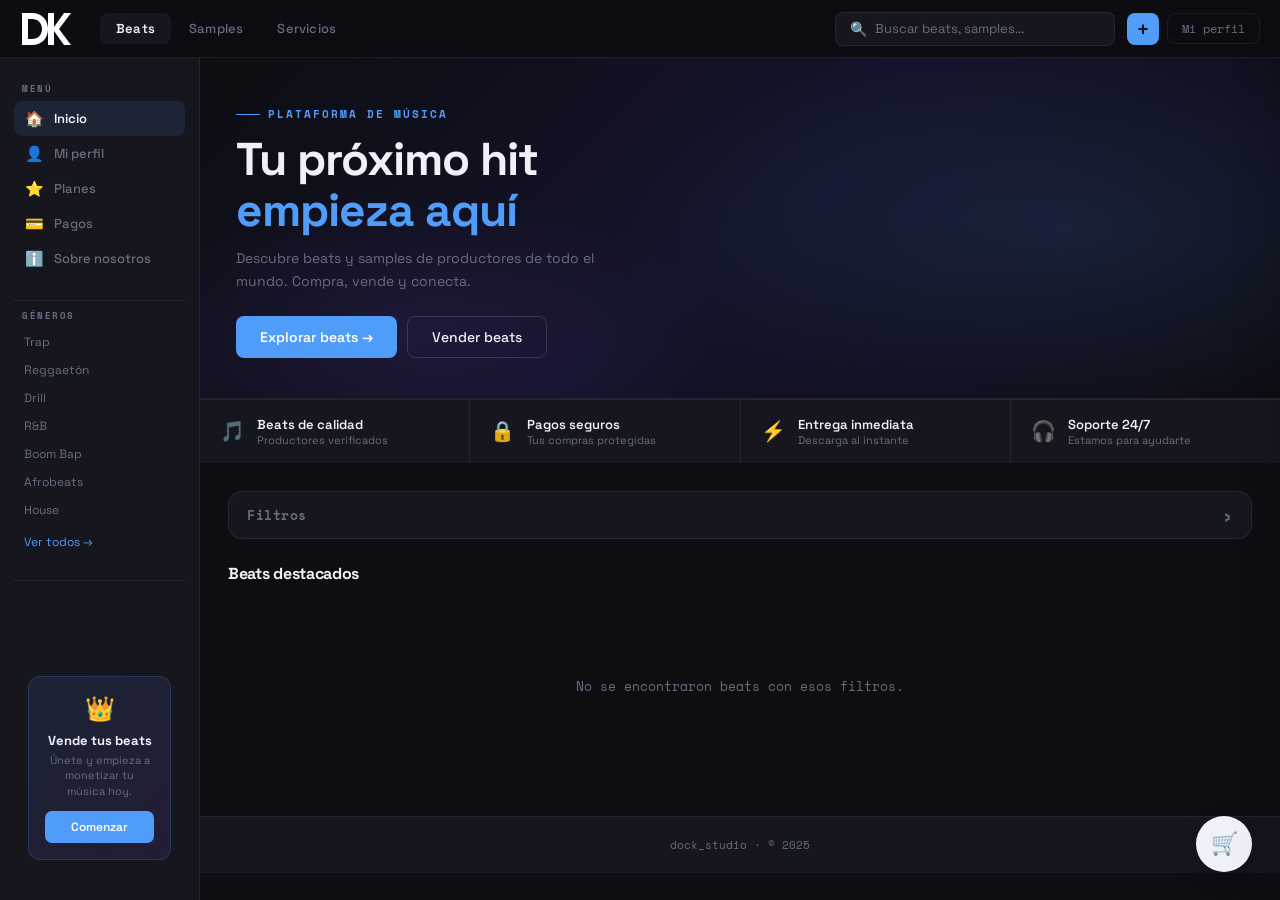
==== commit ea9ec963: "Rename dockstudio_carrito_2_6.html to index.html" ====
--- a/index.html
+++ b/index.html
@@ -62,19 +62,11 @@
       padding: 0 20px; gap: 12px;
     }
     .logo-main {
-      font-family: var(--mono); font-size: 20px; font-weight: 700;
-      letter-spacing: -1px; line-height: 1; cursor: pointer;
-      background: linear-gradient(90deg, var(--cyan), var(--purple));
-      -webkit-background-clip: text; -webkit-text-fill-color: transparent;
-      background-clip: text; flex-shrink: 0;
-      display: flex; align-items: center; gap: 8px;
-    }
-    .logo-main::before {
-      content: '◈'; font-size: 18px;
-      background: linear-gradient(135deg, var(--cyan), var(--purple));
-      -webkit-background-clip: text; -webkit-text-fill-color: transparent;
-      background-clip: text;
-    }
+      cursor: pointer; flex-shrink: 0;
+      display: flex; align-items: center; gap: 0;
+      line-height: 1; background: none; -webkit-text-fill-color: unset;
+    }
+    .logo-main::before { content: none; }
 
     /* nav tabs en topbar */
     nav {
@@ -336,18 +328,8 @@
        SHARED: logo pequeño + form
     ══════════════════════════════ */
     .logo-small {
-      font-family: var(--mono);
-      font-size: clamp(36px, 7vw, 64px);
-      font-weight: 700;
-      letter-spacing: -2px;
-      line-height: 1;
-      background: linear-gradient(135deg, var(--cyan) 0%, var(--pink) 50%, var(--yellow) 100%);
-      -webkit-background-clip: text;
-      -webkit-text-fill-color: transparent;
-      background-clip: text;
-      margin-bottom: 6px;
-      cursor: pointer;
-      display: inline-block;
+      cursor: pointer; display: inline-flex; align-items: center;
+      margin-bottom: 6px; background: none; -webkit-text-fill-color: unset;
     }
     .sub-header { text-align: center; padding: 40px 24px 0; }
 
@@ -1342,7 +1324,12 @@
 
   <!-- TOPBAR -->
   <header>
-    <div class="logo-main" onclick="showView('index')">Dock Studio</div>
+    <div class="logo-main" onclick="showView('index')" title="Dock Studio"><svg width="52" height="36" viewBox="0 0 52 36" fill="none" xmlns="http://www.w3.org/2000/svg" style="display:inline-block;vertical-align:middle;">
+  <!-- D -->
+  <path d="M2 2 L2 34 L12 34 C22 34 28 27 28 18 C28 9 22 2 12 2 Z M8 8 L12 8 C18 8 22 12 22 18 C22 24 18 28 12 28 L8 28 Z" fill="white"/>
+  <!-- K — palo vertical compartido con D -->
+  <path d="M28 2 L34 2 L34 16 L44 2 L51 2 L39 18 L51 34 L44 34 L34 20 L34 34 L28 34 Z" fill="white"/>
+</svg></div>
 
     <nav>
       <a href="#" class="nav-tab active" onclick="switchMainTab('beats', this); return false;">Beats</a>
@@ -1539,7 +1526,10 @@
 ══════════════════════════════ -->
 <div id="view-login" class="view">
   <div class="sub-header">
-    <div class="logo-small" onclick="showView('index')">Dock Studio</div>
+    <div class="logo-small" onclick="showView('index')" title="Dock Studio"><svg width="36" height="25" viewBox="0 0 52 36" fill="none" xmlns="http://www.w3.org/2000/svg" style="display:inline-block;vertical-align:middle;">
+  <path d="M2 2 L2 34 L12 34 C22 34 28 27 28 18 C28 9 22 2 12 2 Z M8 8 L12 8 C18 8 22 12 22 18 C22 24 18 28 12 28 L8 28 Z" fill="white"/>
+  <path d="M28 2 L34 2 L34 16 L44 2 L51 2 L39 18 L51 34 L44 34 L34 20 L34 34 L28 34 Z" fill="white"/>
+</svg></div>
   </div>
   <div class="form-wrap">
     <div class="form-card">
@@ -1575,7 +1565,10 @@
 ══════════════════════════════ -->
 <div id="view-registro" class="view">
   <div class="sub-header">
-    <div class="logo-small" onclick="showView('index')">Dock Studio</div>
+    <div class="logo-small" onclick="showView('index')" title="Dock Studio"><svg width="36" height="25" viewBox="0 0 52 36" fill="none" xmlns="http://www.w3.org/2000/svg" style="display:inline-block;vertical-align:middle;">
+  <path d="M2 2 L2 34 L12 34 C22 34 28 27 28 18 C28 9 22 2 12 2 Z M8 8 L12 8 C18 8 22 12 22 18 C22 24 18 28 12 28 L8 28 Z" fill="white"/>
+  <path d="M28 2 L34 2 L34 16 L44 2 L51 2 L39 18 L51 34 L44 34 L34 20 L34 34 L28 34 Z" fill="white"/>
+</svg></div>
   </div>
   <div class="form-wrap">
     <div class="form-card">
@@ -1643,7 +1636,10 @@
 
   <!-- top bar -->
   <div class="perfil-topbar">
-    <div class="logo-small" onclick="showView('index')">Dock Studio</div>
+    <div class="logo-small" onclick="showView('index')" title="Dock Studio"><svg width="36" height="25" viewBox="0 0 52 36" fill="none" xmlns="http://www.w3.org/2000/svg" style="display:inline-block;vertical-align:middle;">
+  <path d="M2 2 L2 34 L12 34 C22 34 28 27 28 18 C28 9 22 2 12 2 Z M8 8 L12 8 C18 8 22 12 22 18 C22 24 18 28 12 28 L8 28 Z" fill="white"/>
+  <path d="M28 2 L34 2 L34 16 L44 2 L51 2 L39 18 L51 34 L44 34 L34 20 L34 34 L28 34 Z" fill="white"/>
+</svg></div>
     <div class="perfil-topbar-right">
       <button class="role-badge active-vendor" id="badge-vendor" onclick="setRole('vendor')">Vendedor</button>
       <button class="role-badge" id="badge-buyer" onclick="setRole('buyer')">Comprador</button>
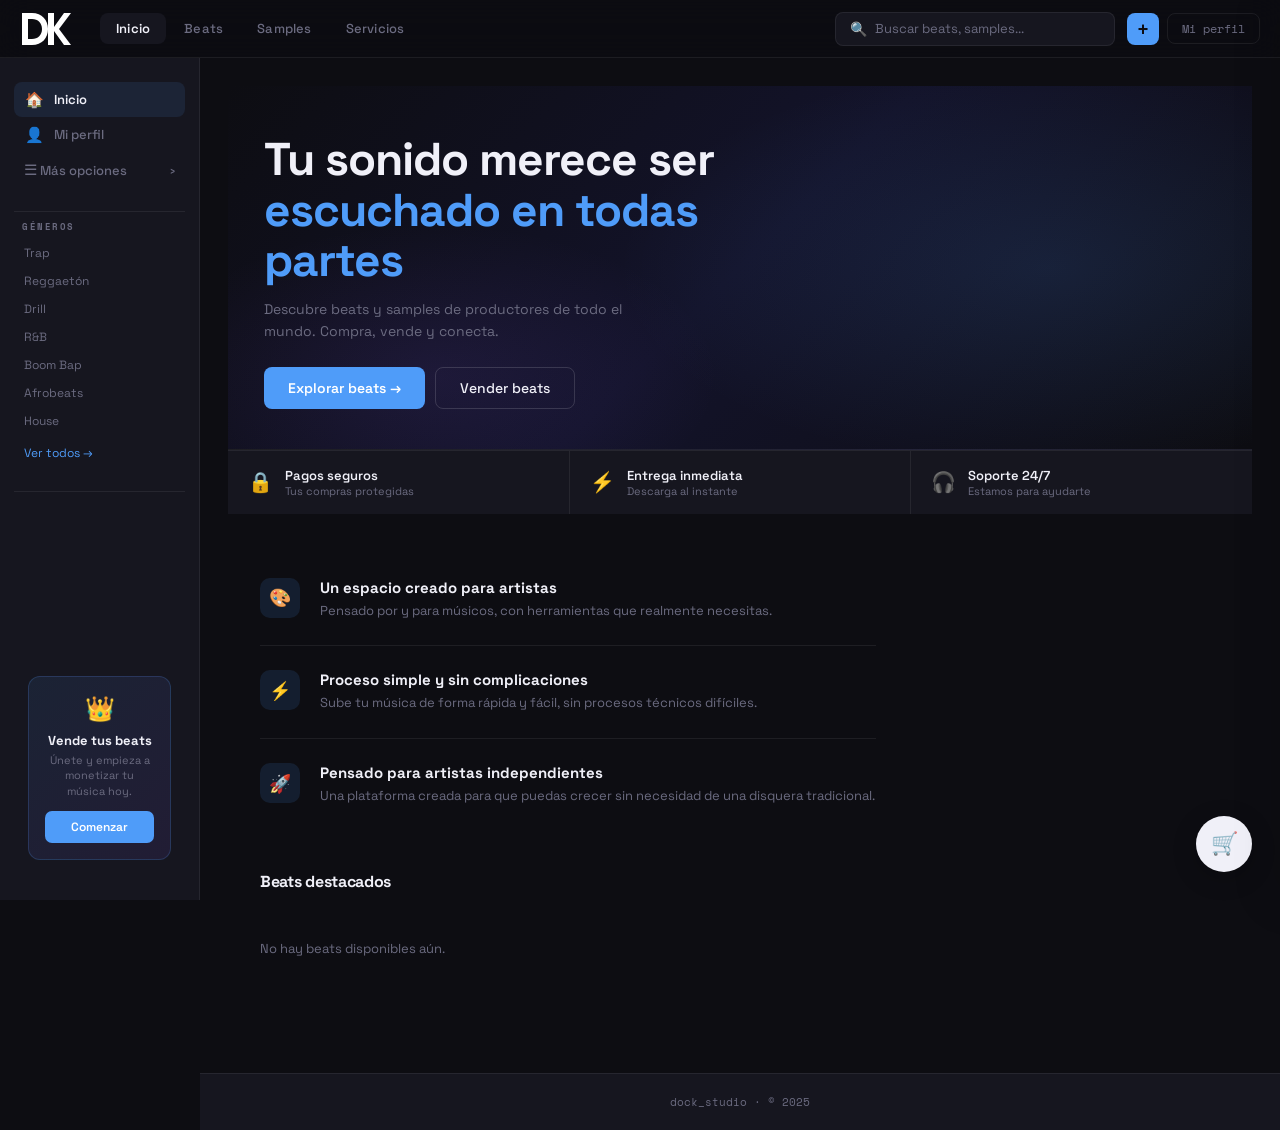
==== commit b729576a: "Rename ultima.html to index.html" ====
--- a/index.html
+++ b/index.html
@@ -1332,7 +1332,8 @@
 </svg></div>
 
     <nav>
-      <a href="#" class="nav-tab active" onclick="switchMainTab('beats', this); return false;">Beats</a>
+      <a href="#" class="nav-tab active" id="nav-inicio" onclick="switchMainTab('inicio', this); return false;">Inicio</a>
+      <a href="#" class="nav-tab" onclick="switchMainTab('beats', this); return false;">Beats</a>
       <a href="#" class="nav-tab" onclick="switchMainTab('samples', this); return false;">Samples</a>
       <a href="#" class="nav-tab" onclick="switchMainTab('servicios', this); return false;">Servicios</a>
     </nav>
@@ -1374,12 +1375,19 @@
     <!-- SIDEBAR -->
     <aside class="sidebar">
       <div class="sidebar-section">
-        <span class="sidebar-label">Menú</span>
-        <button class="sidebar-item active" onclick="showView('index')"><span class="s-icon">🏠</span> Inicio</button>
+        <button class="sidebar-item active" id="sidebar-inicio-btn" onclick="switchMainTab('inicio', this)"><span class="s-icon">🏠</span> Inicio</button>
         <button class="sidebar-item" onclick="handlePerfilClick()"><span class="s-icon">👤</span> Mi perfil</button>
-        <button class="sidebar-item" onclick="abrirModalPlanes()"><span class="s-icon">⭐</span> Planes</button>
-        <button class="sidebar-item" onclick="abrirModalMetodosPago()"><span class="s-icon">💳</span> Pagos</button>
-        <button class="sidebar-item" onclick="abrirModalSobreNosotros()"><span class="s-icon">ℹ️</span> Sobre nosotros</button>
+
+        <!-- Panel desplegable -->
+        <button class="sidebar-item" id="sidebar-more-btn" onclick="toggleSidebarMore()" style="justify-content:space-between;">
+          <span><span class="s-icon">☰</span> Más opciones</span>
+          <span id="sidebar-more-arrow" style="font-size:11px; transition:transform 0.2s; display:inline-block;">›</span>
+        </button>
+        <div id="sidebar-more-panel" style="display:none; padding-left:8px; margin-top:2px;">
+          <button class="sidebar-item" onclick="abrirModalPlanes()"><span class="s-icon">⭐</span> Planes</button>
+          <button class="sidebar-item" onclick="abrirModalMetodosPago()"><span class="s-icon">💳</span> Pagos</button>
+          <button class="sidebar-item" onclick="abrirModalSobreNosotros()"><span class="s-icon">ℹ️</span> Sobre nosotros</button>
+        </div>
       </div>
       <hr class="sidebar-divider">
       <div class="sidebar-section">
@@ -1407,31 +1415,67 @@
     <!-- CONTENT -->
     <div class="index-content">
 
-      <!-- HERO -->
-      <div class="hero-banner" id="hero-banner">
-        <div class="hero-content">
-          <div class="hero-eyebrow">Plataforma de música</div>
-          <h1 class="hero-title">Tu próximo hit<br><span>empieza aquí</span></h1>
-          <p class="hero-sub">Descubre beats y samples de productores de todo el mundo. Compra, vende y conecta.</p>
-          <div class="hero-actions">
-            <button class="hero-btn-primary" onclick="switchMainTab('beats', document.querySelector('.nav-tab'))">Explorar beats →</button>
-            <button class="hero-btn-secondary" onclick="abrirModalSubir()">Vender beats</button>
+      <main>
+
+        <!-- INICIO -->
+        <div id="panel-inicio" style="">
+          <div class="hero-banner" style="margin: 0; border-radius: 0;">
+            <div class="hero-content">
+              <h1 class="hero-title">Tu sonido merece ser<br><span>escuchado en todas partes</span></h1>
+              <p class="hero-sub">Descubre beats y samples de productores de todo el mundo. Compra, vende y conecta.</p>
+              <div class="hero-actions">
+                <button class="hero-btn-primary" onclick="switchMainTab('beats', document.querySelector('[onclick*=beats]'))">Explorar beats →</button>
+                <button class="hero-btn-secondary" onclick="abrirModalSubir()">Vender beats</button>
+              </div>
+            </div>
+          </div>
+          <div class="trust-bar" style="border-radius:0;">
+            <div class="trust-item"><span class="trust-icon">🔒</span><div><div class="trust-title">Pagos seguros</div><div class="trust-text">Tus compras protegidas</div></div></div>
+            <div class="trust-item"><span class="trust-icon">⚡</span><div><div class="trust-title">Entrega inmediata</div><div class="trust-text">Descarga al instante</div></div></div>
+            <div class="trust-item"><span class="trust-icon">🎧</span><div><div class="trust-title">Soporte 24/7</div><div class="trust-text">Estamos para ayudarte</div></div></div>
+          </div>
+
+          <!-- FEATURES LIST -->
+          <div style="padding: 40px 32px; max-width: 680px;">
+            <div style="display:flex; flex-direction:column; gap:0;">
+
+              <div style="display:flex; gap:20px; padding: 24px 0; border-bottom: 1px solid var(--border);">
+                <div style="flex-shrink:0; width:40px; height:40px; background:rgba(79,156,249,0.12); border-radius:10px; display:flex; align-items:center; justify-content:center; font-size:18px;">🎨</div>
+                <div>
+                  <div style="font-size:15px; font-weight:700; color:var(--text); margin-bottom:4px;">Un espacio creado para artistas</div>
+                  <div style="font-size:13px; color:var(--muted); line-height:1.6;">Pensado por y para músicos, con herramientas que realmente necesitas.</div>
+                </div>
+              </div>
+
+              <div style="display:flex; gap:20px; padding: 24px 0; border-bottom: 1px solid var(--border);">
+                <div style="flex-shrink:0; width:40px; height:40px; background:rgba(79,156,249,0.12); border-radius:10px; display:flex; align-items:center; justify-content:center; font-size:18px;">⚡</div>
+                <div>
+                  <div style="font-size:15px; font-weight:700; color:var(--text); margin-bottom:4px;">Proceso simple y sin complicaciones</div>
+                  <div style="font-size:13px; color:var(--muted); line-height:1.6;">Sube tu música de forma rápida y fácil, sin procesos técnicos difíciles.</div>
+                </div>
+              </div>
+
+              <div style="display:flex; gap:20px; padding: 24px 0;">
+                <div style="flex-shrink:0; width:40px; height:40px; background:rgba(79,156,249,0.12); border-radius:10px; display:flex; align-items:center; justify-content:center; font-size:18px;">🚀</div>
+                <div>
+                  <div style="font-size:15px; font-weight:700; color:var(--text); margin-bottom:4px;">Pensado para artistas independientes</div>
+                  <div style="font-size:13px; color:var(--muted); line-height:1.6;">Una plataforma creada para que puedas crecer sin necesidad de una disquera tradicional.</div>
+                </div>
+              </div>
+
+            </div>
+          </div>
+
+          <!-- DESTACADOS EN INICIO -->
+          <div style="padding: 0 32px 40px;">
+            <div class="section-header"><span class="section-label">Beats destacados</span></div>
+            <div class="cards-grid" id="grid-inicio-destacados"></div>
+            <div id="empty-inicio-destacados" style="display:none; color:var(--muted); font-size:13px; padding:16px 0;">No hay beats disponibles aún.</div>
           </div>
         </div>
-      </div>
-
-      <!-- TRUST BAR -->
-      <div class="trust-bar">
-        <div class="trust-item"><span class="trust-icon">🎵</span><div><div class="trust-title">Beats de calidad</div><div class="trust-text">Productores verificados</div></div></div>
-        <div class="trust-item"><span class="trust-icon">🔒</span><div><div class="trust-title">Pagos seguros</div><div class="trust-text">Tus compras protegidas</div></div></div>
-        <div class="trust-item"><span class="trust-icon">⚡</span><div><div class="trust-title">Entrega inmediata</div><div class="trust-text">Descarga al instante</div></div></div>
-        <div class="trust-item"><span class="trust-icon">🎧</span><div><div class="trust-title">Soporte 24/7</div><div class="trust-text">Estamos para ayudarte</div></div></div>
-      </div>
-
-      <main>
 
         <!-- BEATS -->
-        <div id="panel-beats">
+        <div id="panel-beats" style="display:none;">
           <div class="filtros-cajita" id="cajita-beats">
             <button class="filtros-toggle" onclick="toggleCajita('beats')">
               <span>Filtros</span>
@@ -2789,14 +2833,28 @@
   let publicSamples = cargarPublicos(DS_SAMPLES_KEY);
 
   // ══ TABS PRINCIPALES ══
-  let mainTabActivo = 'beats';
+  let mainTabActivo = 'inicio';
+  function toggleSidebarMore() {
+    const panel = document.getElementById('sidebar-more-panel');
+    const arrow = document.getElementById('sidebar-more-arrow');
+    const open = panel.style.display === 'none';
+    panel.style.display = open ? '' : 'none';
+    arrow.style.transform = open ? 'rotate(90deg)' : '';
+  }
+
   function switchMainTab(tab, btn) {
     mainTabActivo = tab;
     document.querySelectorAll('.nav-tab').forEach(t => t.classList.remove('active'));
-    btn.classList.add('active');
+    document.querySelectorAll('.sidebar-item').forEach(t => t.classList.remove('active'));
+    if (btn) btn.classList.add('active');
+    document.getElementById('panel-inicio').style.display   = tab === 'inicio'   ? '' : 'none';
     document.getElementById('panel-beats').style.display    = tab === 'beats'    ? '' : 'none';
     document.getElementById('panel-samples').style.display  = tab === 'samples'  ? '' : 'none';
     document.getElementById('panel-servicios').style.display = tab === 'servicios' ? '' : 'none';
+    if (tab === 'inicio') {
+      document.getElementById('sidebar-inicio-btn').classList.add('active');
+      document.getElementById('nav-inicio').classList.add('active');
+    }
   }
 
   function toggleCajita(id) {
@@ -2809,6 +2867,28 @@
   function renderBeats(lista) {
     const grid  = document.getElementById('grid-beats');
     const empty = document.getElementById('empty-beats');
+
+    // también poblar grid de inicio
+    const gridInicio = document.getElementById('grid-inicio-destacados');
+    const emptyInicio = document.getElementById('empty-inicio-destacados');
+    if (gridInicio) {
+      if (!lista.length) { gridInicio.innerHTML = ''; emptyInicio.style.display = ''; }
+      else { emptyInicio.style.display = 'none'; gridInicio.innerHTML = lista.slice(0, 6).map(b => {
+        const coverContent = b.coverUrl
+          ? `<img src="${b.coverUrl}" alt="cover" style="position:absolute;inset:0;width:100%;height:100%;object-fit:cover;">`
+          : (b.emoji || '🎹');
+        return `<div class="music-card">
+          <div class="card-cover" style="background:${b.bg};position:relative;">${coverContent}<div class="card-play-overlay">▶</div></div>
+          <div class="card-info">
+            <div class="card-name">${b.name}</div>
+            <div class="card-artist" style="display:flex;align-items:center;gap:6px;">${miniAvatarHtml(b.autor || 'anónimo', 22)}<span>@${b.autor || 'anónimo'}</span></div>
+            <div class="card-bpm">${b.bpm ? b.bpm + ' BPM' : ''} ${b.genero ? '· ' + b.genero : ''}</div>
+            <div class="card-price" style="color:var(--purple)">Desde $${parseFloat(b.precio).toFixed(2)}</div>
+          </div>
+        </div>`;
+      }).join(''); }
+    }
+
     if (!lista.length) { grid.innerHTML = ''; empty.style.display = ''; return; }
     empty.style.display = 'none';
     grid.innerHTML = lista.map(b => {
